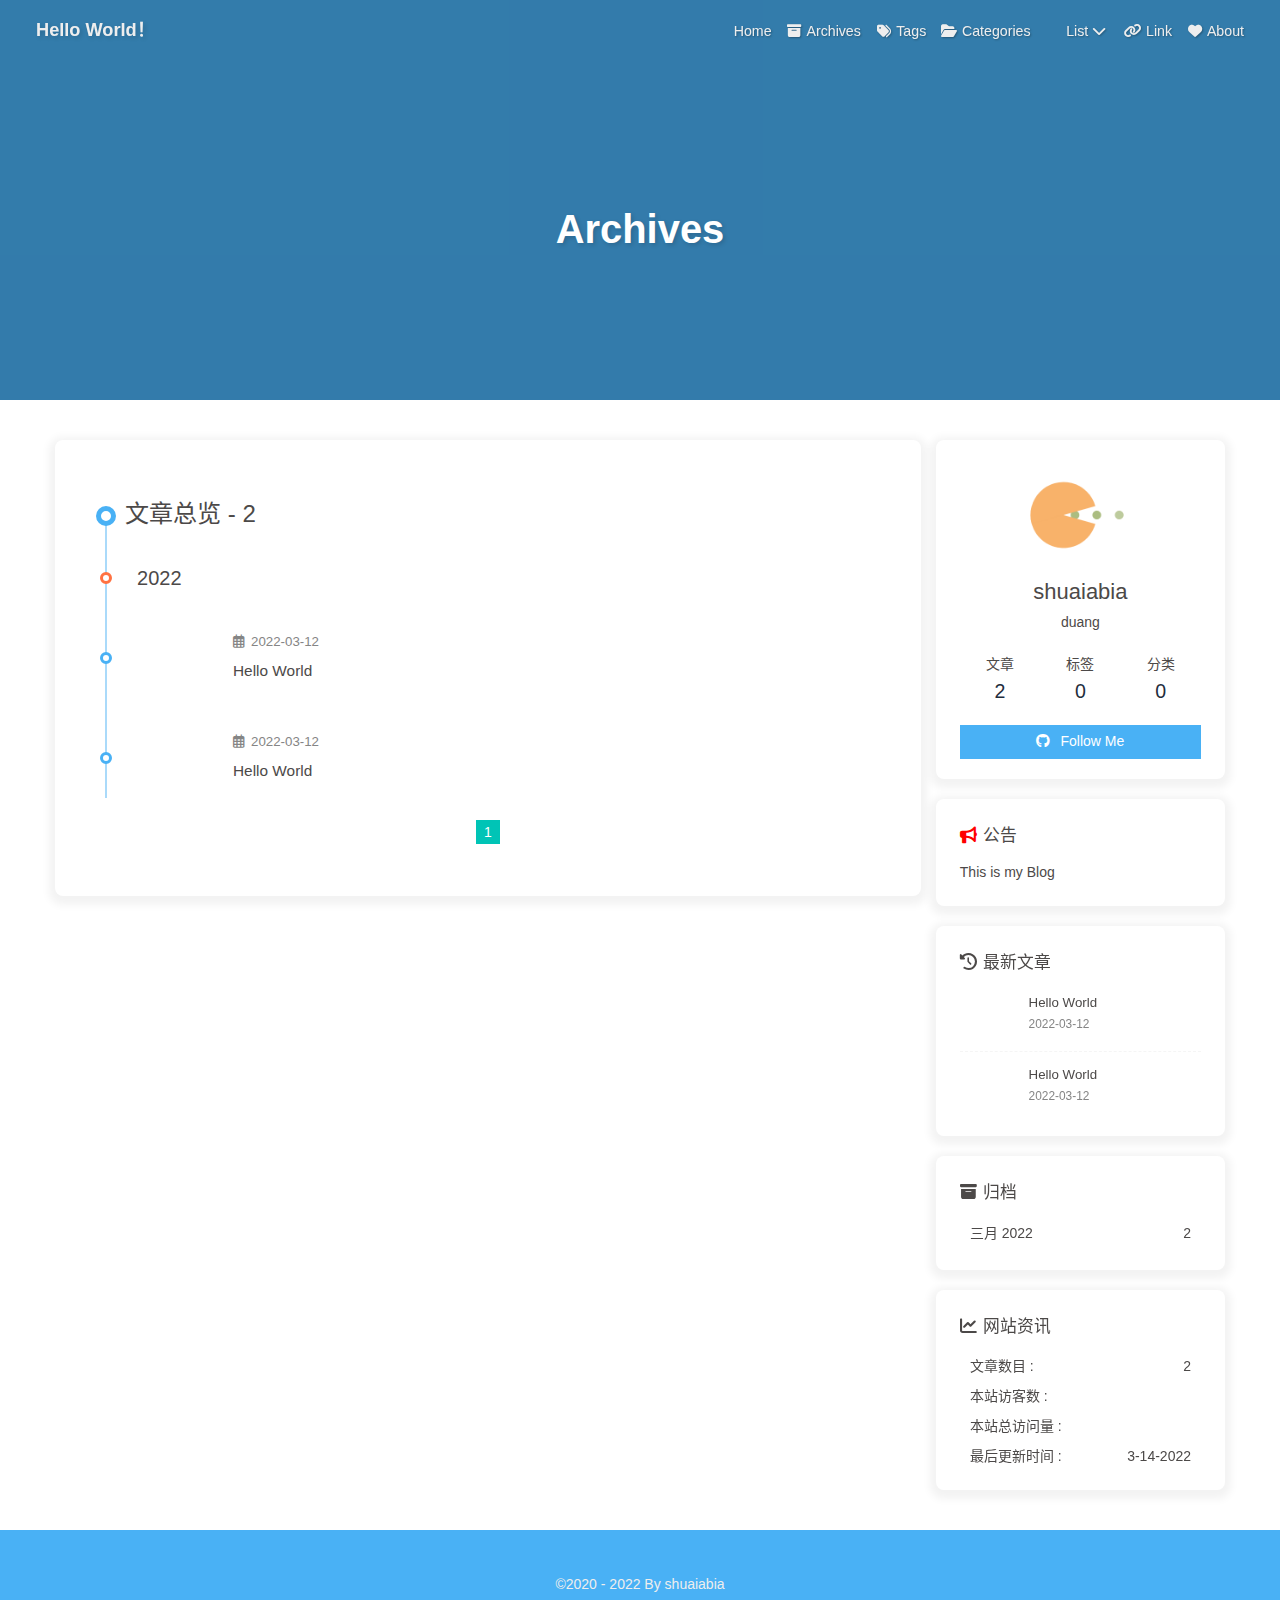
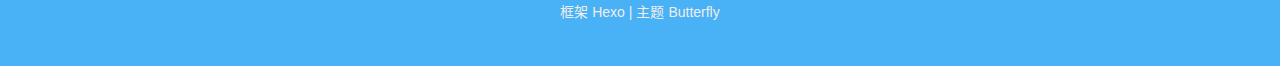
==== archives/index.html @ 334f8525 "Site updated: 2022-03-14 22:38:22" ====
<!DOCTYPE html><html lang="zh-CN" data-theme="light"><head><meta charset="UTF-8"><meta http-equiv="X-UA-Compatible" content="IE=edge"><meta name="viewport" content="width=device-width, initial-scale=1.0, maximum-scale=1.0, user-scalable=no"><title>Archives | Hello World！</title><meta name="keywords" content="dadada"><meta name="author" content="shuaiabia,2313064195@qq.com"><meta name="copyright" content="shuaiabia"><meta name="format-detection" content="telephone=no"><meta name="theme-color" content="#ffffff"><meta name="description" content="duang">
<meta property="og:type" content="website">
<meta property="og:title" content="Hello World！">
<meta property="og:url" content="http://shuaiabia.github.io/archives/index.html">
<meta property="og:site_name" content="Hello World！">
<meta property="og:description" content="duang">
<meta property="og:locale" content="zh_CN">
<meta property="og:image" content="https://i.loli.net/2021/02/24/5O1day2nriDzjSu.png">
<meta property="article:author" content="shuaiabia">
<meta property="article:tag" content="dadada">
<meta name="twitter:card" content="summary">
<meta name="twitter:image" content="https://i.loli.net/2021/02/24/5O1day2nriDzjSu.png"><link rel="shortcut icon" href="/img/favicon.png"><link rel="canonical" href="http://shuaiabia.github.io/archives/"><link rel="preconnect" href="//cdn.jsdelivr.net"/><link rel="preconnect" href="//busuanzi.ibruce.info"/><link rel="stylesheet" href="/css/index.css"><link rel="stylesheet" href="https://cdn.jsdelivr.net/npm/@fortawesome/fontawesome-free@6/css/all.min.css" media="print" onload="this.media='all'"><link rel="stylesheet" href="https://cdn.jsdelivr.net/npm/@fancyapps/ui/dist/fancybox.css" media="print" onload="this.media='all'"><script>const GLOBAL_CONFIG = { 
  root: '/',
  algolia: undefined,
  localSearch: undefined,
  translate: undefined,
  noticeOutdate: undefined,
  highlight: {"plugin":"highlighjs","highlightCopy":true,"highlightLang":true,"highlightHeightLimit":false},
  copy: {
    success: '复制成功',
    error: '复制错误',
    noSupport: '浏览器不支持'
  },
  relativeDate: {
    homepage: false,
    post: false
  },
  runtime: '',
  date_suffix: {
    just: '刚刚',
    min: '分钟前',
    hour: '小时前',
    day: '天前',
    month: '个月前'
  },
  copyright: undefined,
  lightbox: 'fancybox',
  Snackbar: undefined,
  source: {
    justifiedGallery: {
      js: 'https://cdn.jsdelivr.net/npm/flickr-justified-gallery@2/dist/fjGallery.min.js',
      css: 'https://cdn.jsdelivr.net/npm/flickr-justified-gallery@2/dist/fjGallery.min.css'
    }
  },
  isPhotoFigcaption: false,
  islazyload: false,
  isAnchor: false
}</script><script id="config-diff">var GLOBAL_CONFIG_SITE = {
  title: 'Archives',
  isPost: false,
  isHome: false,
  isHighlightShrink: false,
  isToc: false,
  postUpdate: '2022-03-14 22:38:16'
}</script><noscript><style type="text/css">
  #nav {
    opacity: 1
  }
  .justified-gallery img {
    opacity: 1
  }

  #recent-posts time,
  #post-meta time {
    display: inline !important
  }
</style></noscript><script>(win=>{
    win.saveToLocal = {
      set: function setWithExpiry(key, value, ttl) {
        if (ttl === 0) return
        const now = new Date()
        const expiryDay = ttl * 86400000
        const item = {
          value: value,
          expiry: now.getTime() + expiryDay,
        }
        localStorage.setItem(key, JSON.stringify(item))
      },

      get: function getWithExpiry(key) {
        const itemStr = localStorage.getItem(key)

        if (!itemStr) {
          return undefined
        }
        const item = JSON.parse(itemStr)
        const now = new Date()

        if (now.getTime() > item.expiry) {
          localStorage.removeItem(key)
          return undefined
        }
        return item.value
      }
    }
  
    win.getScript = url => new Promise((resolve, reject) => {
      const script = document.createElement('script')
      script.src = url
      script.async = true
      script.onerror = reject
      script.onload = script.onreadystatechange = function() {
        const loadState = this.readyState
        if (loadState && loadState !== 'loaded' && loadState !== 'complete') return
        script.onload = script.onreadystatechange = null
        resolve()
      }
      document.head.appendChild(script)
    })
  
      win.activateDarkMode = function () {
        document.documentElement.setAttribute('data-theme', 'dark')
        if (document.querySelector('meta[name="theme-color"]') !== null) {
          document.querySelector('meta[name="theme-color"]').setAttribute('content', '#0d0d0d')
        }
      }
      win.activateLightMode = function () {
        document.documentElement.setAttribute('data-theme', 'light')
        if (document.querySelector('meta[name="theme-color"]') !== null) {
          document.querySelector('meta[name="theme-color"]').setAttribute('content', '#ffffff')
        }
      }
      const t = saveToLocal.get('theme')
    
          if (t === 'dark') activateDarkMode()
          else if (t === 'light') activateLightMode()
        
      const asideStatus = saveToLocal.get('aside-status')
      if (asideStatus !== undefined) {
        if (asideStatus === 'hide') {
          document.documentElement.classList.add('hide-aside')
        } else {
          document.documentElement.classList.remove('hide-aside')
        }
      }
    
    const detectApple = () => {
      if(/iPad|iPhone|iPod|Macintosh/.test(navigator.userAgent)){
        document.documentElement.classList.add('apple')
      }
    }
    detectApple()
    })(window)</script><meta name="generator" content="Hexo 6.1.0"></head><body><div id="sidebar"><div id="menu-mask"></div><div id="sidebar-menus"><div class="avatar-img is-center"><img src="https://i.loli.net/2021/02/24/5O1day2nriDzjSu.png" onerror="onerror=null;src='/img/friend_404.gif'" alt="avatar"/></div><div class="sidebar-site-data site-data is-center"><a href="/archives/"><div class="headline">文章</div><div class="length-num">2</div></a><a href="/tags/"><div class="headline">标签</div><div class="length-num">0</div></a><a href="/categories/"><div class="headline">分类</div><div class="length-num">0</div></a></div><hr/><div class="menus_items"><div class="menus_item"><a class="site-page" href="/"><i class="fa-fw fas fa-首页"></i><span> Home</span></a></div><div class="menus_item"><a class="site-page" href="/archives/"><i class="fa-fw fas fa-archive"></i><span> Archives</span></a></div><div class="menus_item"><a class="site-page" href="/tags/"><i class="fa-fw fas fa-tags"></i><span> Tags</span></a></div><div class="menus_item"><a class="site-page" href="/categories/"><i class="fa-fw fas fa-folder-open"></i><span> Categories</span></a></div><div class="menus_item"><a class="site-page group" href="javascript:void(0);"><i class="fa-fw fas fa-娱乐"></i><span> List</span><i class="fas fa-chevron-down"></i></a><ul class="menus_item_child"><li><a class="site-page child" href="/music/"><i class="fa-fw fas fa-音乐"></i><span> Music</span></a></li><li><a class="site-page child" href="/movies/"><i class="fa-fw fas fa-视频"></i><span> Movie</span></a></li></ul></div><div class="menus_item"><a class="site-page" href="/link/"><i class="fa-fw fas fa-link"></i><span> Link</span></a></div><div class="menus_item"><a class="site-page" href="/about/"><i class="fa-fw fas fa-heart"></i><span> About</span></a></div></div></div></div><div class="page" id="body-wrap"><header class="not-home-page" id="page-header"><nav id="nav"><span id="blog_name"><a id="site-name" href="/">Hello World！</a></span><div id="menus"><div class="menus_items"><div class="menus_item"><a class="site-page" href="/"><i class="fa-fw fas fa-首页"></i><span> Home</span></a></div><div class="menus_item"><a class="site-page" href="/archives/"><i class="fa-fw fas fa-archive"></i><span> Archives</span></a></div><div class="menus_item"><a class="site-page" href="/tags/"><i class="fa-fw fas fa-tags"></i><span> Tags</span></a></div><div class="menus_item"><a class="site-page" href="/categories/"><i class="fa-fw fas fa-folder-open"></i><span> Categories</span></a></div><div class="menus_item"><a class="site-page group" href="javascript:void(0);"><i class="fa-fw fas fa-娱乐"></i><span> List</span><i class="fas fa-chevron-down"></i></a><ul class="menus_item_child"><li><a class="site-page child" href="/music/"><i class="fa-fw fas fa-音乐"></i><span> Music</span></a></li><li><a class="site-page child" href="/movies/"><i class="fa-fw fas fa-视频"></i><span> Movie</span></a></li></ul></div><div class="menus_item"><a class="site-page" href="/link/"><i class="fa-fw fas fa-link"></i><span> Link</span></a></div><div class="menus_item"><a class="site-page" href="/about/"><i class="fa-fw fas fa-heart"></i><span> About</span></a></div></div><div id="toggle-menu"><a class="site-page"><i class="fas fa-bars fa-fw"></i></a></div></div></nav><div id="page-site-info"><h1 id="site-title">Archives</h1></div></header><main class="layout" id="content-inner"><div id="archive"><div class="article-sort-title">文章总览 - 2</div><div class="article-sort"><div class="article-sort-item year">2022</div><div class="article-sort-item"><a class="article-sort-item-img" href="/2022/03/12/1/" title="Hello World"><img src="[data-uri]" alt="Hello World" onerror="this.onerror=null;this.src='/img/404.jpg'"></a><div class="article-sort-item-info"><div class="article-sort-item-time"><i class="far fa-calendar-alt"></i><time class="post-meta-date-created" datetime="2022-03-12T09:33:00.502Z" title="发表于 2022-03-12 17:33:00">2022-03-12</time></div><a class="article-sort-item-title" href="/2022/03/12/1/" title="Hello World">Hello World</a></div></div><div class="article-sort-item"><a class="article-sort-item-img" href="/2022/03/12/hello-world/" title="Hello World"><img src="[data-uri]" alt="Hello World" onerror="this.onerror=null;this.src='/img/404.jpg'"></a><div class="article-sort-item-info"><div class="article-sort-item-time"><i class="far fa-calendar-alt"></i><time class="post-meta-date-created" datetime="2022-03-12T06:40:55.721Z" title="发表于 2022-03-12 14:40:55">2022-03-12</time></div><a class="article-sort-item-title" href="/2022/03/12/hello-world/" title="Hello World">Hello World</a></div></div></div><nav id="pagination"><div class="pagination"><span class="page-number current">1</span></div></nav></div><div class="aside-content" id="aside-content"><div class="card-widget card-info"><div class="is-center"><div class="avatar-img"><img src="https://i.loli.net/2021/02/24/5O1day2nriDzjSu.png" onerror="this.onerror=null;this.src='/img/friend_404.gif'" alt="avatar"/></div><div class="author-info__name">shuaiabia</div><div class="author-info__description">duang</div></div><div class="card-info-data site-data is-center"><a href="/archives/"><div class="headline">文章</div><div class="length-num">2</div></a><a href="/tags/"><div class="headline">标签</div><div class="length-num">0</div></a><a href="/categories/"><div class="headline">分类</div><div class="length-num">0</div></a></div><a id="card-info-btn" target="_blank" rel="noopener" href="https://github.com/xxxxxx"><i class="fab fa-github"></i><span>Follow Me</span></a></div><div class="card-widget card-announcement"><div class="item-headline"><i class="fas fa-bullhorn fa-shake"></i><span>公告</span></div><div class="announcement_content">This is my Blog</div></div><div class="sticky_layout"><div class="card-widget card-recent-post"><div class="item-headline"><i class="fas fa-history"></i><span>最新文章</span></div><div class="aside-list"><div class="aside-list-item"><a class="thumbnail" href="/2022/03/12/1/" title="Hello World"><img src="[data-uri]" onerror="this.onerror=null;this.src='/img/404.jpg'" alt="Hello World"/></a><div class="content"><a class="title" href="/2022/03/12/1/" title="Hello World">Hello World</a><time datetime="2022-03-12T09:33:00.502Z" title="发表于 2022-03-12 17:33:00">2022-03-12</time></div></div><div class="aside-list-item"><a class="thumbnail" href="/2022/03/12/hello-world/" title="Hello World"><img src="[data-uri]" onerror="this.onerror=null;this.src='/img/404.jpg'" alt="Hello World"/></a><div class="content"><a class="title" href="/2022/03/12/hello-world/" title="Hello World">Hello World</a><time datetime="2022-03-12T06:40:55.721Z" title="发表于 2022-03-12 14:40:55">2022-03-12</time></div></div></div></div><div class="card-widget card-archives"><div class="item-headline"><i class="fas fa-archive"></i><span>归档</span></div><ul class="card-archive-list"><li class="card-archive-list-item"><a class="card-archive-list-link" href="/archives/2022/03/"><span class="card-archive-list-date">三月 2022</span><span class="card-archive-list-count">2</span></a></li></ul></div><div class="card-widget card-webinfo"><div class="item-headline"><i class="fas fa-chart-line"></i><span>网站资讯</span></div><div class="webinfo"><div class="webinfo-item"><div class="item-name">文章数目 :</div><div class="item-count">2</div></div><div class="webinfo-item"><div class="item-name">本站访客数 :</div><div class="item-count" id="busuanzi_value_site_uv"></div></div><div class="webinfo-item"><div class="item-name">本站总访问量 :</div><div class="item-count" id="busuanzi_value_site_pv"></div></div><div class="webinfo-item"><div class="item-name">最后更新时间 :</div><div class="item-count" id="last-push-date" data-lastPushDate="2022-03-14T14:38:16.190Z"></div></div></div></div></div></div></main><footer id="footer"><div id="footer-wrap"><div class="copyright">&copy;2020 - 2022 By shuaiabia</div><div class="framework-info"><span>框架 </span><a target="_blank" rel="noopener" href="https://hexo.io">Hexo</a><span class="footer-separator">|</span><span>主题 </span><a target="_blank" rel="noopener" href="https://github.com/jerryc127/hexo-theme-butterfly">Butterfly</a></div></div></footer></div><div id="rightside"><div id="rightside-config-hide"><button id="darkmode" type="button" title="浅色和深色模式转换"><i class="fas fa-adjust"></i></button><button id="hide-aside-btn" type="button" title="单栏和双栏切换"><i class="fas fa-arrows-alt-h"></i></button></div><div id="rightside-config-show"><button id="rightside_config" type="button" title="设置"><i class="fas fa-cog fa-spin"></i></button><button id="go-up" type="button" title="回到顶部"><i class="fas fa-arrow-up"></i></button></div></div><div><script src="/js/utils.js"></script><script src="/js/main.js"></script><script src="https://cdn.jsdelivr.net/npm/@fancyapps/ui/dist/fancybox.umd.js"></script><div class="js-pjax"></div><script async data-pjax src="//busuanzi.ibruce.info/busuanzi/2.3/busuanzi.pure.mini.js"></script></div></body></html>
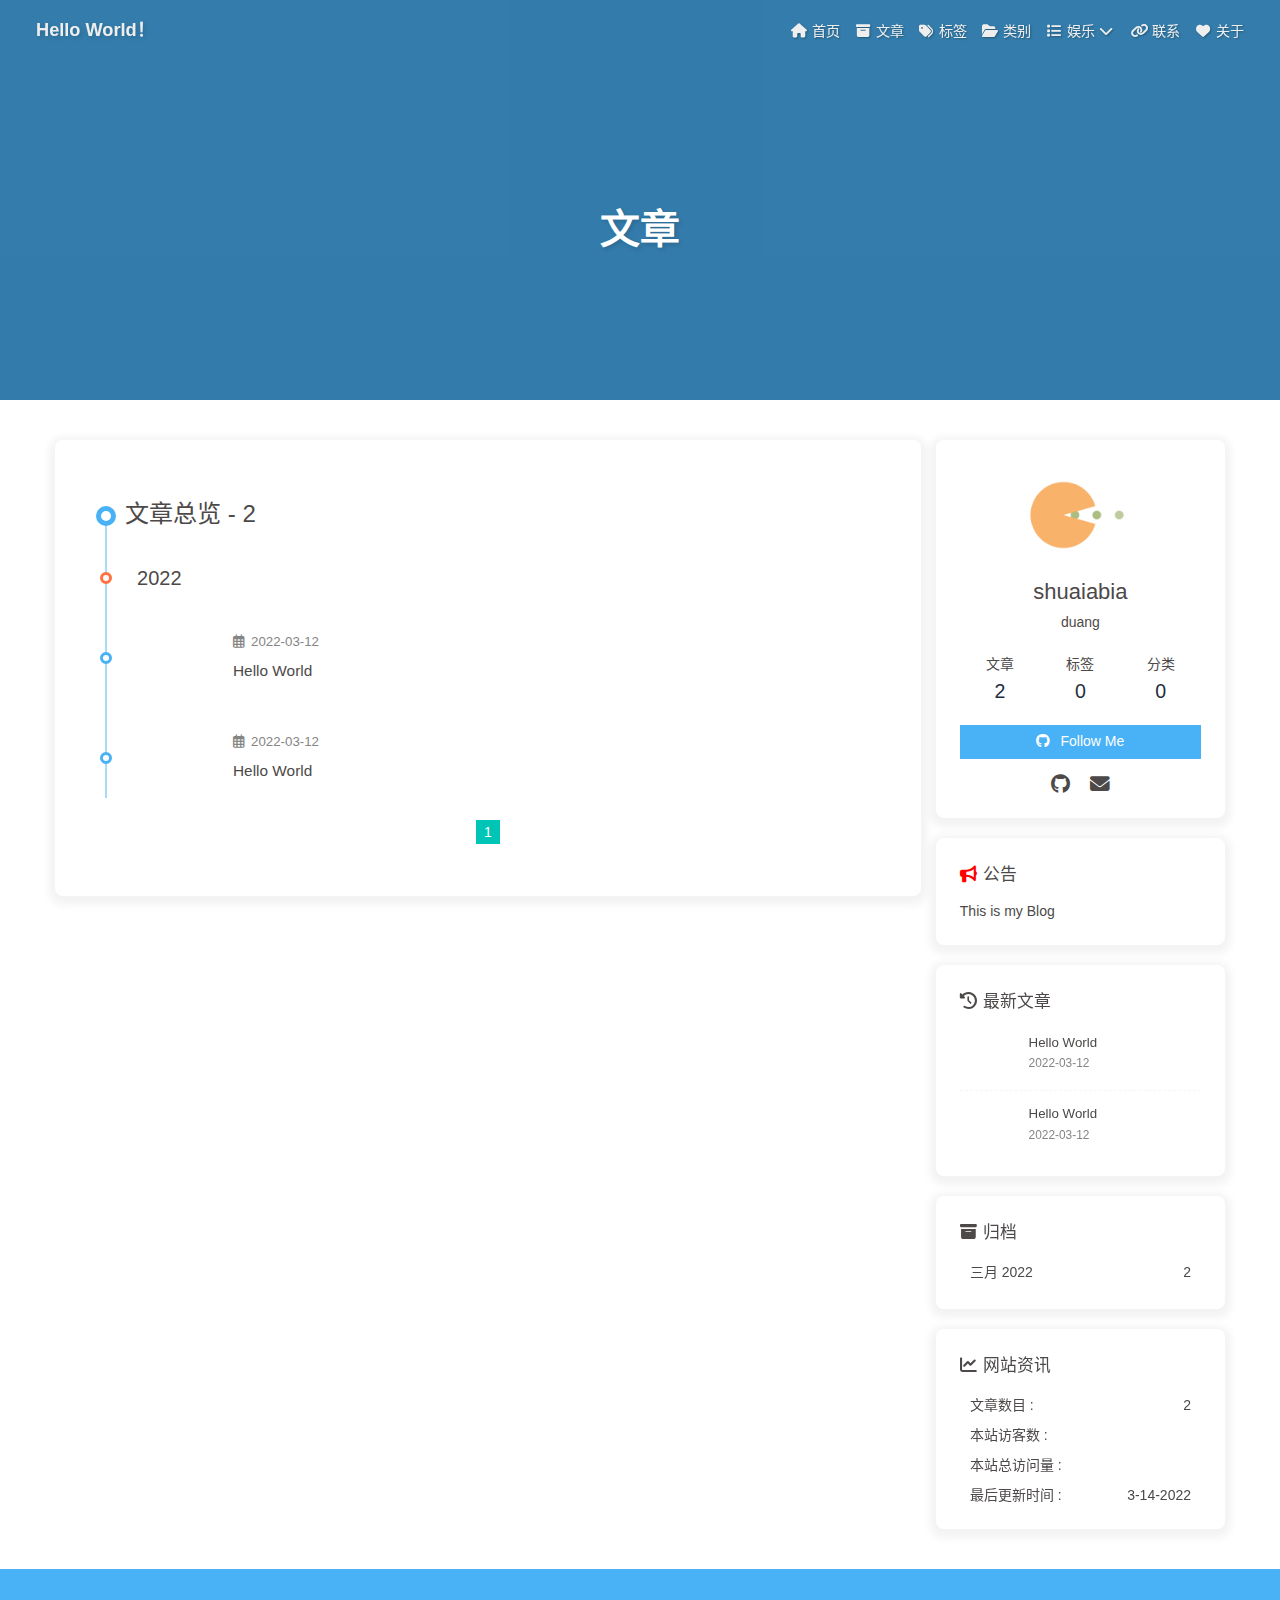
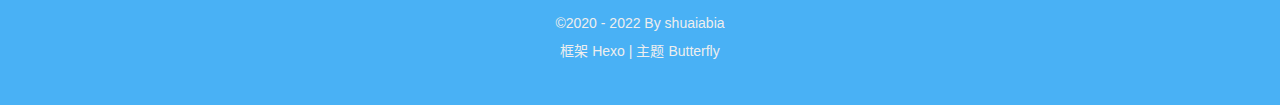
==== commit abb0161c: "Site updated: 2022-03-14 23:18:11" ====
--- a/archives/index.html
+++ b/archives/index.html
@@ -1,15 +1,15 @@
-<!DOCTYPE html><html lang="zh-CN" data-theme="light"><head><meta charset="UTF-8"><meta http-equiv="X-UA-Compatible" content="IE=edge"><meta name="viewport" content="width=device-width, initial-scale=1.0, maximum-scale=1.0, user-scalable=no"><title>Archives | Hello World！</title><meta name="keywords" content="dadada"><meta name="author" content="shuaiabia,2313064195@qq.com"><meta name="copyright" content="shuaiabia"><meta name="format-detection" content="telephone=no"><meta name="theme-color" content="#ffffff"><meta name="description" content="duang">
+<!DOCTYPE html><html lang="zh-CN" data-theme="light"><head><meta charset="UTF-8"><meta http-equiv="X-UA-Compatible" content="IE=edge"><meta name="viewport" content="width=device-width, initial-scale=1.0, maximum-scale=1.0, user-scalable=no"><title>文章 | Hello World！</title><meta name="keywords" content="dadada"><meta name="author" content="shuaiabia,2313064195@qq.com"><meta name="copyright" content="shuaiabia"><meta name="format-detection" content="telephone=no"><meta name="theme-color" content="#ffffff"><meta name="description" content="duang">
 <meta property="og:type" content="website">
 <meta property="og:title" content="Hello World！">
 <meta property="og:url" content="http://shuaiabia.github.io/archives/index.html">
 <meta property="og:site_name" content="Hello World！">
 <meta property="og:description" content="duang">
 <meta property="og:locale" content="zh_CN">
-<meta property="og:image" content="https://i.loli.net/2021/02/24/5O1day2nriDzjSu.png">
+<meta property="og:image" content="http://shuaiabia.github.io//img/%E5%B1%8F%E5%B9%95%E6%88%AA%E5%9B%BE(143).png">
 <meta property="article:author" content="shuaiabia">
 <meta property="article:tag" content="dadada">
 <meta name="twitter:card" content="summary">
-<meta name="twitter:image" content="https://i.loli.net/2021/02/24/5O1day2nriDzjSu.png"><link rel="shortcut icon" href="/img/favicon.png"><link rel="canonical" href="http://shuaiabia.github.io/archives/"><link rel="preconnect" href="//cdn.jsdelivr.net"/><link rel="preconnect" href="//busuanzi.ibruce.info"/><link rel="stylesheet" href="/css/index.css"><link rel="stylesheet" href="https://cdn.jsdelivr.net/npm/@fortawesome/fontawesome-free@6/css/all.min.css" media="print" onload="this.media='all'"><link rel="stylesheet" href="https://cdn.jsdelivr.net/npm/@fancyapps/ui/dist/fancybox.css" media="print" onload="this.media='all'"><script>const GLOBAL_CONFIG = { 
+<meta name="twitter:image" content="http://shuaiabia.github.io//img/%E5%B1%8F%E5%B9%95%E6%88%AA%E5%9B%BE(143).png"><link rel="shortcut icon" href="/img/favicon.png"><link rel="canonical" href="http://shuaiabia.github.io/archives/"><link rel="preconnect" href="//cdn.jsdelivr.net"/><link rel="preconnect" href="//busuanzi.ibruce.info"/><link rel="stylesheet" href="/css/index.css"><link rel="stylesheet" href="https://cdn.jsdelivr.net/npm/@fortawesome/fontawesome-free@6/css/all.min.css" media="print" onload="this.media='all'"><link rel="stylesheet" href="https://cdn.jsdelivr.net/npm/@fancyapps/ui/dist/fancybox.css" media="print" onload="this.media='all'"><script>const GLOBAL_CONFIG = { 
   root: '/',
   algolia: undefined,
   localSearch: undefined,
@@ -46,12 +46,12 @@
   islazyload: false,
   isAnchor: false
 }</script><script id="config-diff">var GLOBAL_CONFIG_SITE = {
-  title: 'Archives',
+  title: '文章',
   isPost: false,
   isHome: false,
   isHighlightShrink: false,
   isToc: false,
-  postUpdate: '2022-03-14 22:38:16'
+  postUpdate: '2022-03-14 23:18:05'
 }</script><noscript><style type="text/css">
   #nav {
     opacity: 1
@@ -140,4 +140,4 @@
       }
     }
     detectApple()
-    })(window)</script><meta name="generator" content="Hexo 6.1.0"></head><body><div id="sidebar"><div id="menu-mask"></div><div id="sidebar-menus"><div class="avatar-img is-center"><img src="https://i.loli.net/2021/02/24/5O1day2nriDzjSu.png" onerror="onerror=null;src='/img/friend_404.gif'" alt="avatar"/></div><div class="sidebar-site-data site-data is-center"><a href="/archives/"><div class="headline">文章</div><div class="length-num">2</div></a><a href="/tags/"><div class="headline">标签</div><div class="length-num">0</div></a><a href="/categories/"><div class="headline">分类</div><div class="length-num">0</div></a></div><hr/><div class="menus_items"><div class="menus_item"><a class="site-page" href="/"><i class="fa-fw fas fa-首页"></i><span> Home</span></a></div><div class="menus_item"><a class="site-page" href="/archives/"><i class="fa-fw fas fa-archive"></i><span> Archives</span></a></div><div class="menus_item"><a class="site-page" href="/tags/"><i class="fa-fw fas fa-tags"></i><span> Tags</span></a></div><div class="menus_item"><a class="site-page" href="/categories/"><i class="fa-fw fas fa-folder-open"></i><span> Categories</span></a></div><div class="menus_item"><a class="site-page group" href="javascript:void(0);"><i class="fa-fw fas fa-娱乐"></i><span> List</span><i class="fas fa-chevron-down"></i></a><ul class="menus_item_child"><li><a class="site-page child" href="/music/"><i class="fa-fw fas fa-音乐"></i><span> Music</span></a></li><li><a class="site-page child" href="/movies/"><i class="fa-fw fas fa-视频"></i><span> Movie</span></a></li></ul></div><div class="menus_item"><a class="site-page" href="/link/"><i class="fa-fw fas fa-link"></i><span> Link</span></a></div><div class="menus_item"><a class="site-page" href="/about/"><i class="fa-fw fas fa-heart"></i><span> About</span></a></div></div></div></div><div class="page" id="body-wrap"><header class="not-home-page" id="page-header"><nav id="nav"><span id="blog_name"><a id="site-name" href="/">Hello World！</a></span><div id="menus"><div class="menus_items"><div class="menus_item"><a class="site-page" href="/"><i class="fa-fw fas fa-首页"></i><span> Home</span></a></div><div class="menus_item"><a class="site-page" href="/archives/"><i class="fa-fw fas fa-archive"></i><span> Archives</span></a></div><div class="menus_item"><a class="site-page" href="/tags/"><i class="fa-fw fas fa-tags"></i><span> Tags</span></a></div><div class="menus_item"><a class="site-page" href="/categories/"><i class="fa-fw fas fa-folder-open"></i><span> Categories</span></a></div><div class="menus_item"><a class="site-page group" href="javascript:void(0);"><i class="fa-fw fas fa-娱乐"></i><span> List</span><i class="fas fa-chevron-down"></i></a><ul class="menus_item_child"><li><a class="site-page child" href="/music/"><i class="fa-fw fas fa-音乐"></i><span> Music</span></a></li><li><a class="site-page child" href="/movies/"><i class="fa-fw fas fa-视频"></i><span> Movie</span></a></li></ul></div><div class="menus_item"><a class="site-page" href="/link/"><i class="fa-fw fas fa-link"></i><span> Link</span></a></div><div class="menus_item"><a class="site-page" href="/about/"><i class="fa-fw fas fa-heart"></i><span> About</span></a></div></div><div id="toggle-menu"><a class="site-page"><i class="fas fa-bars fa-fw"></i></a></div></div></nav><div id="page-site-info"><h1 id="site-title">Archives</h1></div></header><main class="layout" id="content-inner"><div id="archive"><div class="article-sort-title">文章总览 - 2</div><div class="article-sort"><div class="article-sort-item year">2022</div><div class="article-sort-item"><a class="article-sort-item-img" href="/2022/03/12/1/" title="Hello World"><img src="[data-uri]" alt="Hello World" onerror="this.onerror=null;this.src='/img/404.jpg'"></a><div class="article-sort-item-info"><div class="article-sort-item-time"><i class="far fa-calendar-alt"></i><time class="post-meta-date-created" datetime="2022-03-12T09:33:00.502Z" title="发表于 2022-03-12 17:33:00">2022-03-12</time></div><a class="article-sort-item-title" href="/2022/03/12/1/" title="Hello World">Hello World</a></div></div><div class="article-sort-item"><a class="article-sort-item-img" href="/2022/03/12/hello-world/" title="Hello World"><img src="[data-uri]" alt="Hello World" onerror="this.onerror=null;this.src='/img/404.jpg'"></a><div class="article-sort-item-info"><div class="article-sort-item-time"><i class="far fa-calendar-alt"></i><time class="post-meta-date-created" datetime="2022-03-12T06:40:55.721Z" title="发表于 2022-03-12 14:40:55">2022-03-12</time></div><a class="article-sort-item-title" href="/2022/03/12/hello-world/" title="Hello World">Hello World</a></div></div></div><nav id="pagination"><div class="pagination"><span class="page-number current">1</span></div></nav></div><div class="aside-content" id="aside-content"><div class="card-widget card-info"><div class="is-center"><div class="avatar-img"><img src="https://i.loli.net/2021/02/24/5O1day2nriDzjSu.png" onerror="this.onerror=null;this.src='/img/friend_404.gif'" alt="avatar"/></div><div class="author-info__name">shuaiabia</div><div class="author-info__description">duang</div></div><div class="card-info-data site-data is-center"><a href="/archives/"><div class="headline">文章</div><div class="length-num">2</div></a><a href="/tags/"><div class="headline">标签</div><div class="length-num">0</div></a><a href="/categories/"><div class="headline">分类</div><div class="length-num">0</div></a></div><a id="card-info-btn" target="_blank" rel="noopener" href="https://github.com/xxxxxx"><i class="fab fa-github"></i><span>Follow Me</span></a></div><div class="card-widget card-announcement"><div class="item-headline"><i class="fas fa-bullhorn fa-shake"></i><span>公告</span></div><div class="announcement_content">This is my Blog</div></div><div class="sticky_layout"><div class="card-widget card-recent-post"><div class="item-headline"><i class="fas fa-history"></i><span>最新文章</span></div><div class="aside-list"><div class="aside-list-item"><a class="thumbnail" href="/2022/03/12/1/" title="Hello World"><img src="[data-uri]" onerror="this.onerror=null;this.src='/img/404.jpg'" alt="Hello World"/></a><div class="content"><a class="title" href="/2022/03/12/1/" title="Hello World">Hello World</a><time datetime="2022-03-12T09:33:00.502Z" title="发表于 2022-03-12 17:33:00">2022-03-12</time></div></div><div class="aside-list-item"><a class="thumbnail" href="/2022/03/12/hello-world/" title="Hello World"><img src="[data-uri]" onerror="this.onerror=null;this.src='/img/404.jpg'" alt="Hello World"/></a><div class="content"><a class="title" href="/2022/03/12/hello-world/" title="Hello World">Hello World</a><time datetime="2022-03-12T06:40:55.721Z" title="发表于 2022-03-12 14:40:55">2022-03-12</time></div></div></div></div><div class="card-widget card-archives"><div class="item-headline"><i class="fas fa-archive"></i><span>归档</span></div><ul class="card-archive-list"><li class="card-archive-list-item"><a class="card-archive-list-link" href="/archives/2022/03/"><span class="card-archive-list-date">三月 2022</span><span class="card-archive-list-count">2</span></a></li></ul></div><div class="card-widget card-webinfo"><div class="item-headline"><i class="fas fa-chart-line"></i><span>网站资讯</span></div><div class="webinfo"><div class="webinfo-item"><div class="item-name">文章数目 :</div><div class="item-count">2</div></div><div class="webinfo-item"><div class="item-name">本站访客数 :</div><div class="item-count" id="busuanzi_value_site_uv"></div></div><div class="webinfo-item"><div class="item-name">本站总访问量 :</div><div class="item-count" id="busuanzi_value_site_pv"></div></div><div class="webinfo-item"><div class="item-name">最后更新时间 :</div><div class="item-count" id="last-push-date" data-lastPushDate="2022-03-14T14:38:16.190Z"></div></div></div></div></div></div></main><footer id="footer"><div id="footer-wrap"><div class="copyright">&copy;2020 - 2022 By shuaiabia</div><div class="framework-info"><span>框架 </span><a target="_blank" rel="noopener" href="https://hexo.io">Hexo</a><span class="footer-separator">|</span><span>主题 </span><a target="_blank" rel="noopener" href="https://github.com/jerryc127/hexo-theme-butterfly">Butterfly</a></div></div></footer></div><div id="rightside"><div id="rightside-config-hide"><button id="darkmode" type="button" title="浅色和深色模式转换"><i class="fas fa-adjust"></i></button><button id="hide-aside-btn" type="button" title="单栏和双栏切换"><i class="fas fa-arrows-alt-h"></i></button></div><div id="rightside-config-show"><button id="rightside_config" type="button" title="设置"><i class="fas fa-cog fa-spin"></i></button><button id="go-up" type="button" title="回到顶部"><i class="fas fa-arrow-up"></i></button></div></div><div><script src="/js/utils.js"></script><script src="/js/main.js"></script><script src="https://cdn.jsdelivr.net/npm/@fancyapps/ui/dist/fancybox.umd.js"></script><div class="js-pjax"></div><script async data-pjax src="//busuanzi.ibruce.info/busuanzi/2.3/busuanzi.pure.mini.js"></script></div></body></html>+    })(window)</script><meta name="generator" content="Hexo 6.1.0"></head><body><div id="sidebar"><div id="menu-mask"></div><div id="sidebar-menus"><div class="avatar-img is-center"><img src="/%5Cimg%5C%E5%B1%8F%E5%B9%95%E6%88%AA%E5%9B%BE(143).png" onerror="onerror=null;src='/img/friend_404.gif'" alt="avatar"/></div><div class="sidebar-site-data site-data is-center"><a href="/archives/"><div class="headline">文章</div><div class="length-num">2</div></a><a href="/tags/"><div class="headline">标签</div><div class="length-num">0</div></a><a href="/categories/"><div class="headline">分类</div><div class="length-num">0</div></a></div><hr/><div class="menus_items"><div class="menus_item"><a class="site-page" href="/"><i class="fa-fw fas fa-home"></i><span> 首页</span></a></div><div class="menus_item"><a class="site-page" href="/archives/"><i class="fa-fw fas fa-archive"></i><span> 文章</span></a></div><div class="menus_item"><a class="site-page" href="/tags/"><i class="fa-fw fas fa-tags"></i><span> 标签</span></a></div><div class="menus_item"><a class="site-page" href="/categories/"><i class="fa-fw fas fa-folder-open"></i><span> 类别</span></a></div><div class="menus_item"><a class="site-page group" href="javascript:void(0);"><i class="fa-fw fas fa-list"></i><span> 娱乐</span><i class="fas fa-chevron-down"></i></a><ul class="menus_item_child"><li><a class="site-page child" href="/music/"><i class="fa-fw fas fa-music"></i><span> 音乐</span></a></li><li><a class="site-page child" href="/movies/"><i class="fa-fw fas fa-video"></i><span> 电影</span></a></li></ul></div><div class="menus_item"><a class="site-page" href="/link/"><i class="fa-fw fas fa-link"></i><span> 联系</span></a></div><div class="menus_item"><a class="site-page" href="/about/"><i class="fa-fw fas fa-heart"></i><span> 关于</span></a></div></div></div></div><div class="page" id="body-wrap"><header class="not-home-page" id="page-header"><nav id="nav"><span id="blog_name"><a id="site-name" href="/">Hello World！</a></span><div id="menus"><div class="menus_items"><div class="menus_item"><a class="site-page" href="/"><i class="fa-fw fas fa-home"></i><span> 首页</span></a></div><div class="menus_item"><a class="site-page" href="/archives/"><i class="fa-fw fas fa-archive"></i><span> 文章</span></a></div><div class="menus_item"><a class="site-page" href="/tags/"><i class="fa-fw fas fa-tags"></i><span> 标签</span></a></div><div class="menus_item"><a class="site-page" href="/categories/"><i class="fa-fw fas fa-folder-open"></i><span> 类别</span></a></div><div class="menus_item"><a class="site-page group" href="javascript:void(0);"><i class="fa-fw fas fa-list"></i><span> 娱乐</span><i class="fas fa-chevron-down"></i></a><ul class="menus_item_child"><li><a class="site-page child" href="/music/"><i class="fa-fw fas fa-music"></i><span> 音乐</span></a></li><li><a class="site-page child" href="/movies/"><i class="fa-fw fas fa-video"></i><span> 电影</span></a></li></ul></div><div class="menus_item"><a class="site-page" href="/link/"><i class="fa-fw fas fa-link"></i><span> 联系</span></a></div><div class="menus_item"><a class="site-page" href="/about/"><i class="fa-fw fas fa-heart"></i><span> 关于</span></a></div></div><div id="toggle-menu"><a class="site-page"><i class="fas fa-bars fa-fw"></i></a></div></div></nav><div id="page-site-info"><h1 id="site-title">文章</h1></div></header><main class="layout" id="content-inner"><div id="archive"><div class="article-sort-title">文章总览 - 2</div><div class="article-sort"><div class="article-sort-item year">2022</div><div class="article-sort-item"><a class="article-sort-item-img" href="/2022/03/12/1/" title="Hello World"><img src="[data-uri]" alt="Hello World" onerror="this.onerror=null;this.src='/img/404.jpg'"></a><div class="article-sort-item-info"><div class="article-sort-item-time"><i class="far fa-calendar-alt"></i><time class="post-meta-date-created" datetime="2022-03-12T09:33:00.502Z" title="发表于 2022-03-12 17:33:00">2022-03-12</time></div><a class="article-sort-item-title" href="/2022/03/12/1/" title="Hello World">Hello World</a></div></div><div class="article-sort-item"><a class="article-sort-item-img" href="/2022/03/12/hello-world/" title="Hello World"><img src="[data-uri]" alt="Hello World" onerror="this.onerror=null;this.src='/img/404.jpg'"></a><div class="article-sort-item-info"><div class="article-sort-item-time"><i class="far fa-calendar-alt"></i><time class="post-meta-date-created" datetime="2022-03-12T06:40:55.721Z" title="发表于 2022-03-12 14:40:55">2022-03-12</time></div><a class="article-sort-item-title" href="/2022/03/12/hello-world/" title="Hello World">Hello World</a></div></div></div><nav id="pagination"><div class="pagination"><span class="page-number current">1</span></div></nav></div><div class="aside-content" id="aside-content"><div class="card-widget card-info"><div class="is-center"><div class="avatar-img"><img src="/%5Cimg%5C%E5%B1%8F%E5%B9%95%E6%88%AA%E5%9B%BE(143).png" onerror="this.onerror=null;this.src='/img/friend_404.gif'" alt="avatar"/></div><div class="author-info__name">shuaiabia</div><div class="author-info__description">duang</div></div><div class="card-info-data site-data is-center"><a href="/archives/"><div class="headline">文章</div><div class="length-num">2</div></a><a href="/tags/"><div class="headline">标签</div><div class="length-num">0</div></a><a href="/categories/"><div class="headline">分类</div><div class="length-num">0</div></a></div><a id="card-info-btn" target="_blank" rel="noopener" href="https://github.com/xxxxxx"><i class="fab fa-github"></i><span>Follow Me</span></a><div class="card-info-social-icons is-center"><a class="social-icon" href="https://github.com/shuaiabia" target="_blank" title="Github"><i class="fab fa-github"></i></a><a class="social-icon" href="mailto:2313064195@qq.com" target="_blank" title="Email"><i class="fas fa-envelope"></i></a></div></div><div class="card-widget card-announcement"><div class="item-headline"><i class="fas fa-bullhorn fa-shake"></i><span>公告</span></div><div class="announcement_content">This is my Blog</div></div><div class="sticky_layout"><div class="card-widget card-recent-post"><div class="item-headline"><i class="fas fa-history"></i><span>最新文章</span></div><div class="aside-list"><div class="aside-list-item"><a class="thumbnail" href="/2022/03/12/1/" title="Hello World"><img src="[data-uri]" onerror="this.onerror=null;this.src='/img/404.jpg'" alt="Hello World"/></a><div class="content"><a class="title" href="/2022/03/12/1/" title="Hello World">Hello World</a><time datetime="2022-03-12T09:33:00.502Z" title="发表于 2022-03-12 17:33:00">2022-03-12</time></div></div><div class="aside-list-item"><a class="thumbnail" href="/2022/03/12/hello-world/" title="Hello World"><img src="[data-uri]" onerror="this.onerror=null;this.src='/img/404.jpg'" alt="Hello World"/></a><div class="content"><a class="title" href="/2022/03/12/hello-world/" title="Hello World">Hello World</a><time datetime="2022-03-12T06:40:55.721Z" title="发表于 2022-03-12 14:40:55">2022-03-12</time></div></div></div></div><div class="card-widget card-archives"><div class="item-headline"><i class="fas fa-archive"></i><span>归档</span></div><ul class="card-archive-list"><li class="card-archive-list-item"><a class="card-archive-list-link" href="/archives/2022/03/"><span class="card-archive-list-date">三月 2022</span><span class="card-archive-list-count">2</span></a></li></ul></div><div class="card-widget card-webinfo"><div class="item-headline"><i class="fas fa-chart-line"></i><span>网站资讯</span></div><div class="webinfo"><div class="webinfo-item"><div class="item-name">文章数目 :</div><div class="item-count">2</div></div><div class="webinfo-item"><div class="item-name">本站访客数 :</div><div class="item-count" id="busuanzi_value_site_uv"></div></div><div class="webinfo-item"><div class="item-name">本站总访问量 :</div><div class="item-count" id="busuanzi_value_site_pv"></div></div><div class="webinfo-item"><div class="item-name">最后更新时间 :</div><div class="item-count" id="last-push-date" data-lastPushDate="2022-03-14T15:18:05.939Z"></div></div></div></div></div></div></main><footer id="footer"><div id="footer-wrap"><div class="copyright">&copy;2020 - 2022 By shuaiabia</div><div class="framework-info"><span>框架 </span><a target="_blank" rel="noopener" href="https://hexo.io">Hexo</a><span class="footer-separator">|</span><span>主题 </span><a target="_blank" rel="noopener" href="https://github.com/jerryc127/hexo-theme-butterfly">Butterfly</a></div></div></footer></div><div id="rightside"><div id="rightside-config-hide"><button id="darkmode" type="button" title="浅色和深色模式转换"><i class="fas fa-adjust"></i></button><button id="hide-aside-btn" type="button" title="单栏和双栏切换"><i class="fas fa-arrows-alt-h"></i></button></div><div id="rightside-config-show"><button id="rightside_config" type="button" title="设置"><i class="fas fa-cog fa-spin"></i></button><button id="go-up" type="button" title="回到顶部"><i class="fas fa-arrow-up"></i></button></div></div><div><script src="/js/utils.js"></script><script src="/js/main.js"></script><script src="https://cdn.jsdelivr.net/npm/@fancyapps/ui/dist/fancybox.umd.js"></script><div class="js-pjax"></div><script async data-pjax src="//busuanzi.ibruce.info/busuanzi/2.3/busuanzi.pure.mini.js"></script></div></body></html>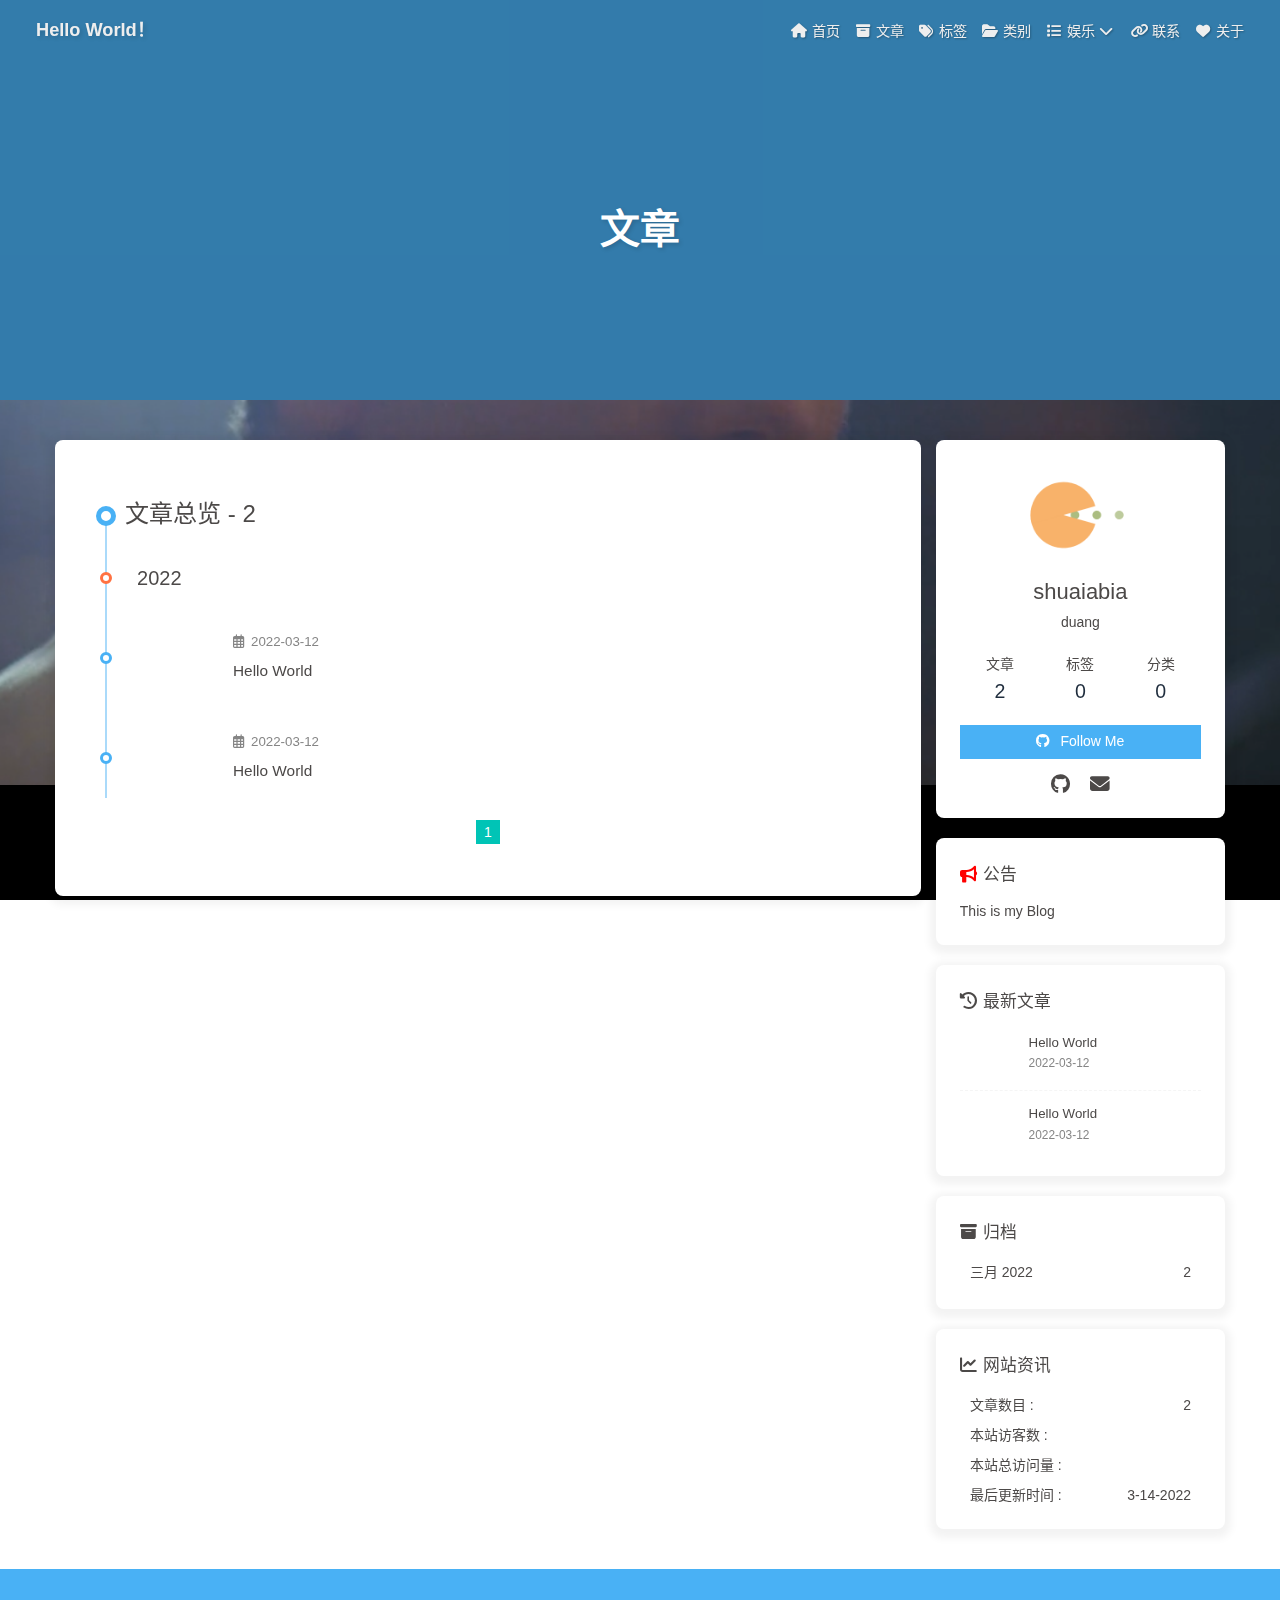
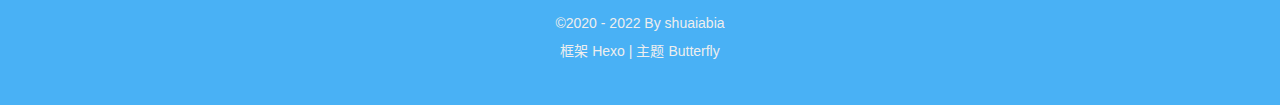
==== commit 90b49391: "Site updated: 2022-03-15 00:09:12" ====
--- a/archives/index.html
+++ b/archives/index.html
@@ -51,7 +51,7 @@
   isHome: false,
   isHighlightShrink: false,
   isToc: false,
-  postUpdate: '2022-03-14 23:18:05'
+  postUpdate: '2022-03-15 00:09:05'
 }</script><noscript><style type="text/css">
   #nav {
     opacity: 1
@@ -140,4 +140,4 @@
       }
     }
     detectApple()
-    })(window)</script><meta name="generator" content="Hexo 6.1.0"></head><body><div id="sidebar"><div id="menu-mask"></div><div id="sidebar-menus"><div class="avatar-img is-center"><img src="/%5Cimg%5C%E5%B1%8F%E5%B9%95%E6%88%AA%E5%9B%BE(143).png" onerror="onerror=null;src='/img/friend_404.gif'" alt="avatar"/></div><div class="sidebar-site-data site-data is-center"><a href="/archives/"><div class="headline">文章</div><div class="length-num">2</div></a><a href="/tags/"><div class="headline">标签</div><div class="length-num">0</div></a><a href="/categories/"><div class="headline">分类</div><div class="length-num">0</div></a></div><hr/><div class="menus_items"><div class="menus_item"><a class="site-page" href="/"><i class="fa-fw fas fa-home"></i><span> 首页</span></a></div><div class="menus_item"><a class="site-page" href="/archives/"><i class="fa-fw fas fa-archive"></i><span> 文章</span></a></div><div class="menus_item"><a class="site-page" href="/tags/"><i class="fa-fw fas fa-tags"></i><span> 标签</span></a></div><div class="menus_item"><a class="site-page" href="/categories/"><i class="fa-fw fas fa-folder-open"></i><span> 类别</span></a></div><div class="menus_item"><a class="site-page group" href="javascript:void(0);"><i class="fa-fw fas fa-list"></i><span> 娱乐</span><i class="fas fa-chevron-down"></i></a><ul class="menus_item_child"><li><a class="site-page child" href="/music/"><i class="fa-fw fas fa-music"></i><span> 音乐</span></a></li><li><a class="site-page child" href="/movies/"><i class="fa-fw fas fa-video"></i><span> 电影</span></a></li></ul></div><div class="menus_item"><a class="site-page" href="/link/"><i class="fa-fw fas fa-link"></i><span> 联系</span></a></div><div class="menus_item"><a class="site-page" href="/about/"><i class="fa-fw fas fa-heart"></i><span> 关于</span></a></div></div></div></div><div class="page" id="body-wrap"><header class="not-home-page" id="page-header"><nav id="nav"><span id="blog_name"><a id="site-name" href="/">Hello World！</a></span><div id="menus"><div class="menus_items"><div class="menus_item"><a class="site-page" href="/"><i class="fa-fw fas fa-home"></i><span> 首页</span></a></div><div class="menus_item"><a class="site-page" href="/archives/"><i class="fa-fw fas fa-archive"></i><span> 文章</span></a></div><div class="menus_item"><a class="site-page" href="/tags/"><i class="fa-fw fas fa-tags"></i><span> 标签</span></a></div><div class="menus_item"><a class="site-page" href="/categories/"><i class="fa-fw fas fa-folder-open"></i><span> 类别</span></a></div><div class="menus_item"><a class="site-page group" href="javascript:void(0);"><i class="fa-fw fas fa-list"></i><span> 娱乐</span><i class="fas fa-chevron-down"></i></a><ul class="menus_item_child"><li><a class="site-page child" href="/music/"><i class="fa-fw fas fa-music"></i><span> 音乐</span></a></li><li><a class="site-page child" href="/movies/"><i class="fa-fw fas fa-video"></i><span> 电影</span></a></li></ul></div><div class="menus_item"><a class="site-page" href="/link/"><i class="fa-fw fas fa-link"></i><span> 联系</span></a></div><div class="menus_item"><a class="site-page" href="/about/"><i class="fa-fw fas fa-heart"></i><span> 关于</span></a></div></div><div id="toggle-menu"><a class="site-page"><i class="fas fa-bars fa-fw"></i></a></div></div></nav><div id="page-site-info"><h1 id="site-title">文章</h1></div></header><main class="layout" id="content-inner"><div id="archive"><div class="article-sort-title">文章总览 - 2</div><div class="article-sort"><div class="article-sort-item year">2022</div><div class="article-sort-item"><a class="article-sort-item-img" href="/2022/03/12/1/" title="Hello World"><img src="[data-uri]" alt="Hello World" onerror="this.onerror=null;this.src='/img/404.jpg'"></a><div class="article-sort-item-info"><div class="article-sort-item-time"><i class="far fa-calendar-alt"></i><time class="post-meta-date-created" datetime="2022-03-12T09:33:00.502Z" title="发表于 2022-03-12 17:33:00">2022-03-12</time></div><a class="article-sort-item-title" href="/2022/03/12/1/" title="Hello World">Hello World</a></div></div><div class="article-sort-item"><a class="article-sort-item-img" href="/2022/03/12/hello-world/" title="Hello World"><img src="[data-uri]" alt="Hello World" onerror="this.onerror=null;this.src='/img/404.jpg'"></a><div class="article-sort-item-info"><div class="article-sort-item-time"><i class="far fa-calendar-alt"></i><time class="post-meta-date-created" datetime="2022-03-12T06:40:55.721Z" title="发表于 2022-03-12 14:40:55">2022-03-12</time></div><a class="article-sort-item-title" href="/2022/03/12/hello-world/" title="Hello World">Hello World</a></div></div></div><nav id="pagination"><div class="pagination"><span class="page-number current">1</span></div></nav></div><div class="aside-content" id="aside-content"><div class="card-widget card-info"><div class="is-center"><div class="avatar-img"><img src="/%5Cimg%5C%E5%B1%8F%E5%B9%95%E6%88%AA%E5%9B%BE(143).png" onerror="this.onerror=null;this.src='/img/friend_404.gif'" alt="avatar"/></div><div class="author-info__name">shuaiabia</div><div class="author-info__description">duang</div></div><div class="card-info-data site-data is-center"><a href="/archives/"><div class="headline">文章</div><div class="length-num">2</div></a><a href="/tags/"><div class="headline">标签</div><div class="length-num">0</div></a><a href="/categories/"><div class="headline">分类</div><div class="length-num">0</div></a></div><a id="card-info-btn" target="_blank" rel="noopener" href="https://github.com/xxxxxx"><i class="fab fa-github"></i><span>Follow Me</span></a><div class="card-info-social-icons is-center"><a class="social-icon" href="https://github.com/shuaiabia" target="_blank" title="Github"><i class="fab fa-github"></i></a><a class="social-icon" href="mailto:2313064195@qq.com" target="_blank" title="Email"><i class="fas fa-envelope"></i></a></div></div><div class="card-widget card-announcement"><div class="item-headline"><i class="fas fa-bullhorn fa-shake"></i><span>公告</span></div><div class="announcement_content">This is my Blog</div></div><div class="sticky_layout"><div class="card-widget card-recent-post"><div class="item-headline"><i class="fas fa-history"></i><span>最新文章</span></div><div class="aside-list"><div class="aside-list-item"><a class="thumbnail" href="/2022/03/12/1/" title="Hello World"><img src="[data-uri]" onerror="this.onerror=null;this.src='/img/404.jpg'" alt="Hello World"/></a><div class="content"><a class="title" href="/2022/03/12/1/" title="Hello World">Hello World</a><time datetime="2022-03-12T09:33:00.502Z" title="发表于 2022-03-12 17:33:00">2022-03-12</time></div></div><div class="aside-list-item"><a class="thumbnail" href="/2022/03/12/hello-world/" title="Hello World"><img src="[data-uri]" onerror="this.onerror=null;this.src='/img/404.jpg'" alt="Hello World"/></a><div class="content"><a class="title" href="/2022/03/12/hello-world/" title="Hello World">Hello World</a><time datetime="2022-03-12T06:40:55.721Z" title="发表于 2022-03-12 14:40:55">2022-03-12</time></div></div></div></div><div class="card-widget card-archives"><div class="item-headline"><i class="fas fa-archive"></i><span>归档</span></div><ul class="card-archive-list"><li class="card-archive-list-item"><a class="card-archive-list-link" href="/archives/2022/03/"><span class="card-archive-list-date">三月 2022</span><span class="card-archive-list-count">2</span></a></li></ul></div><div class="card-widget card-webinfo"><div class="item-headline"><i class="fas fa-chart-line"></i><span>网站资讯</span></div><div class="webinfo"><div class="webinfo-item"><div class="item-name">文章数目 :</div><div class="item-count">2</div></div><div class="webinfo-item"><div class="item-name">本站访客数 :</div><div class="item-count" id="busuanzi_value_site_uv"></div></div><div class="webinfo-item"><div class="item-name">本站总访问量 :</div><div class="item-count" id="busuanzi_value_site_pv"></div></div><div class="webinfo-item"><div class="item-name">最后更新时间 :</div><div class="item-count" id="last-push-date" data-lastPushDate="2022-03-14T15:18:05.939Z"></div></div></div></div></div></div></main><footer id="footer"><div id="footer-wrap"><div class="copyright">&copy;2020 - 2022 By shuaiabia</div><div class="framework-info"><span>框架 </span><a target="_blank" rel="noopener" href="https://hexo.io">Hexo</a><span class="footer-separator">|</span><span>主题 </span><a target="_blank" rel="noopener" href="https://github.com/jerryc127/hexo-theme-butterfly">Butterfly</a></div></div></footer></div><div id="rightside"><div id="rightside-config-hide"><button id="darkmode" type="button" title="浅色和深色模式转换"><i class="fas fa-adjust"></i></button><button id="hide-aside-btn" type="button" title="单栏和双栏切换"><i class="fas fa-arrows-alt-h"></i></button></div><div id="rightside-config-show"><button id="rightside_config" type="button" title="设置"><i class="fas fa-cog fa-spin"></i></button><button id="go-up" type="button" title="回到顶部"><i class="fas fa-arrow-up"></i></button></div></div><div><script src="/js/utils.js"></script><script src="/js/main.js"></script><script src="https://cdn.jsdelivr.net/npm/@fancyapps/ui/dist/fancybox.umd.js"></script><div class="js-pjax"></div><script async data-pjax src="//busuanzi.ibruce.info/busuanzi/2.3/busuanzi.pure.mini.js"></script></div></body></html>+    })(window)</script><meta name="generator" content="Hexo 6.1.0"></head><body><div id="web_bg"></div><div id="sidebar"><div id="menu-mask"></div><div id="sidebar-menus"><div class="avatar-img is-center"><img src="/%5Cimg%5C%E5%B1%8F%E5%B9%95%E6%88%AA%E5%9B%BE(143).png" onerror="onerror=null;src='/img/friend_404.gif'" alt="avatar"/></div><div class="sidebar-site-data site-data is-center"><a href="/archives/"><div class="headline">文章</div><div class="length-num">2</div></a><a href="/tags/"><div class="headline">标签</div><div class="length-num">0</div></a><a href="/categories/"><div class="headline">分类</div><div class="length-num">0</div></a></div><hr/><div class="menus_items"><div class="menus_item"><a class="site-page" href="/"><i class="fa-fw fas fa-home"></i><span> 首页</span></a></div><div class="menus_item"><a class="site-page" href="/archives/"><i class="fa-fw fas fa-archive"></i><span> 文章</span></a></div><div class="menus_item"><a class="site-page" href="/tags/"><i class="fa-fw fas fa-tags"></i><span> 标签</span></a></div><div class="menus_item"><a class="site-page" href="/categories/"><i class="fa-fw fas fa-folder-open"></i><span> 类别</span></a></div><div class="menus_item"><a class="site-page group" href="javascript:void(0);"><i class="fa-fw fas fa-list"></i><span> 娱乐</span><i class="fas fa-chevron-down"></i></a><ul class="menus_item_child"><li><a class="site-page child" href="/music/"><i class="fa-fw fas fa-music"></i><span> 音乐</span></a></li><li><a class="site-page child" href="/movies/"><i class="fa-fw fas fa-video"></i><span> 电影</span></a></li></ul></div><div class="menus_item"><a class="site-page" href="/link/"><i class="fa-fw fas fa-link"></i><span> 联系</span></a></div><div class="menus_item"><a class="site-page" href="/about/"><i class="fa-fw fas fa-heart"></i><span> 关于</span></a></div></div></div></div><div class="page" id="body-wrap"><header class="not-home-page" id="page-header"><nav id="nav"><span id="blog_name"><a id="site-name" href="/">Hello World！</a></span><div id="menus"><div class="menus_items"><div class="menus_item"><a class="site-page" href="/"><i class="fa-fw fas fa-home"></i><span> 首页</span></a></div><div class="menus_item"><a class="site-page" href="/archives/"><i class="fa-fw fas fa-archive"></i><span> 文章</span></a></div><div class="menus_item"><a class="site-page" href="/tags/"><i class="fa-fw fas fa-tags"></i><span> 标签</span></a></div><div class="menus_item"><a class="site-page" href="/categories/"><i class="fa-fw fas fa-folder-open"></i><span> 类别</span></a></div><div class="menus_item"><a class="site-page group" href="javascript:void(0);"><i class="fa-fw fas fa-list"></i><span> 娱乐</span><i class="fas fa-chevron-down"></i></a><ul class="menus_item_child"><li><a class="site-page child" href="/music/"><i class="fa-fw fas fa-music"></i><span> 音乐</span></a></li><li><a class="site-page child" href="/movies/"><i class="fa-fw fas fa-video"></i><span> 电影</span></a></li></ul></div><div class="menus_item"><a class="site-page" href="/link/"><i class="fa-fw fas fa-link"></i><span> 联系</span></a></div><div class="menus_item"><a class="site-page" href="/about/"><i class="fa-fw fas fa-heart"></i><span> 关于</span></a></div></div><div id="toggle-menu"><a class="site-page"><i class="fas fa-bars fa-fw"></i></a></div></div></nav><div id="page-site-info"><h1 id="site-title">文章</h1></div></header><main class="layout" id="content-inner"><div id="archive"><div class="article-sort-title">文章总览 - 2</div><div class="article-sort"><div class="article-sort-item year">2022</div><div class="article-sort-item"><a class="article-sort-item-img" href="/2022/03/12/1/" title="Hello World"><img src="[data-uri]" alt="Hello World" onerror="this.onerror=null;this.src='/img/404.jpg'"></a><div class="article-sort-item-info"><div class="article-sort-item-time"><i class="far fa-calendar-alt"></i><time class="post-meta-date-created" datetime="2022-03-12T09:33:00.502Z" title="发表于 2022-03-12 17:33:00">2022-03-12</time></div><a class="article-sort-item-title" href="/2022/03/12/1/" title="Hello World">Hello World</a></div></div><div class="article-sort-item"><a class="article-sort-item-img" href="/2022/03/12/hello-world/" title="Hello World"><img src="[data-uri]" alt="Hello World" onerror="this.onerror=null;this.src='/img/404.jpg'"></a><div class="article-sort-item-info"><div class="article-sort-item-time"><i class="far fa-calendar-alt"></i><time class="post-meta-date-created" datetime="2022-03-12T06:40:55.721Z" title="发表于 2022-03-12 14:40:55">2022-03-12</time></div><a class="article-sort-item-title" href="/2022/03/12/hello-world/" title="Hello World">Hello World</a></div></div></div><nav id="pagination"><div class="pagination"><span class="page-number current">1</span></div></nav></div><div class="aside-content" id="aside-content"><div class="card-widget card-info"><div class="is-center"><div class="avatar-img"><img src="/%5Cimg%5C%E5%B1%8F%E5%B9%95%E6%88%AA%E5%9B%BE(143).png" onerror="this.onerror=null;this.src='/img/friend_404.gif'" alt="avatar"/></div><div class="author-info__name">shuaiabia</div><div class="author-info__description">duang</div></div><div class="card-info-data site-data is-center"><a href="/archives/"><div class="headline">文章</div><div class="length-num">2</div></a><a href="/tags/"><div class="headline">标签</div><div class="length-num">0</div></a><a href="/categories/"><div class="headline">分类</div><div class="length-num">0</div></a></div><a id="card-info-btn" target="_blank" rel="noopener" href="https://github.com/xxxxxx"><i class="fab fa-github"></i><span>Follow Me</span></a><div class="card-info-social-icons is-center"><a class="social-icon" href="https://github.com/shuaiabia" target="_blank" title="Github"><i class="fab fa-github"></i></a><a class="social-icon" href="mailto:2313064195@qq.com" target="_blank" title="Email"><i class="fas fa-envelope"></i></a></div></div><div class="card-widget card-announcement"><div class="item-headline"><i class="fas fa-bullhorn fa-shake"></i><span>公告</span></div><div class="announcement_content">This is my Blog</div></div><div class="sticky_layout"><div class="card-widget card-recent-post"><div class="item-headline"><i class="fas fa-history"></i><span>最新文章</span></div><div class="aside-list"><div class="aside-list-item"><a class="thumbnail" href="/2022/03/12/1/" title="Hello World"><img src="[data-uri]" onerror="this.onerror=null;this.src='/img/404.jpg'" alt="Hello World"/></a><div class="content"><a class="title" href="/2022/03/12/1/" title="Hello World">Hello World</a><time datetime="2022-03-12T09:33:00.502Z" title="发表于 2022-03-12 17:33:00">2022-03-12</time></div></div><div class="aside-list-item"><a class="thumbnail" href="/2022/03/12/hello-world/" title="Hello World"><img src="[data-uri]" onerror="this.onerror=null;this.src='/img/404.jpg'" alt="Hello World"/></a><div class="content"><a class="title" href="/2022/03/12/hello-world/" title="Hello World">Hello World</a><time datetime="2022-03-12T06:40:55.721Z" title="发表于 2022-03-12 14:40:55">2022-03-12</time></div></div></div></div><div class="card-widget card-archives"><div class="item-headline"><i class="fas fa-archive"></i><span>归档</span></div><ul class="card-archive-list"><li class="card-archive-list-item"><a class="card-archive-list-link" href="/archives/2022/03/"><span class="card-archive-list-date">三月 2022</span><span class="card-archive-list-count">2</span></a></li></ul></div><div class="card-widget card-webinfo"><div class="item-headline"><i class="fas fa-chart-line"></i><span>网站资讯</span></div><div class="webinfo"><div class="webinfo-item"><div class="item-name">文章数目 :</div><div class="item-count">2</div></div><div class="webinfo-item"><div class="item-name">本站访客数 :</div><div class="item-count" id="busuanzi_value_site_uv"></div></div><div class="webinfo-item"><div class="item-name">本站总访问量 :</div><div class="item-count" id="busuanzi_value_site_pv"></div></div><div class="webinfo-item"><div class="item-name">最后更新时间 :</div><div class="item-count" id="last-push-date" data-lastPushDate="2022-03-14T16:09:05.050Z"></div></div></div></div></div></div></main><footer id="footer"><div id="footer-wrap"><div class="copyright">&copy;2020 - 2022 By shuaiabia</div><div class="framework-info"><span>框架 </span><a target="_blank" rel="noopener" href="https://hexo.io">Hexo</a><span class="footer-separator">|</span><span>主题 </span><a target="_blank" rel="noopener" href="https://github.com/jerryc127/hexo-theme-butterfly">Butterfly</a></div></div></footer></div><div id="rightside"><div id="rightside-config-hide"><button id="darkmode" type="button" title="浅色和深色模式转换"><i class="fas fa-adjust"></i></button><button id="hide-aside-btn" type="button" title="单栏和双栏切换"><i class="fas fa-arrows-alt-h"></i></button></div><div id="rightside-config-show"><button id="rightside_config" type="button" title="设置"><i class="fas fa-cog fa-spin"></i></button><button id="go-up" type="button" title="回到顶部"><i class="fas fa-arrow-up"></i></button></div></div><div><script src="/js/utils.js"></script><script src="/js/main.js"></script><script src="https://cdn.jsdelivr.net/npm/@fancyapps/ui/dist/fancybox.umd.js"></script><div class="js-pjax"></div><script async data-pjax src="//busuanzi.ibruce.info/busuanzi/2.3/busuanzi.pure.mini.js"></script></div></body></html>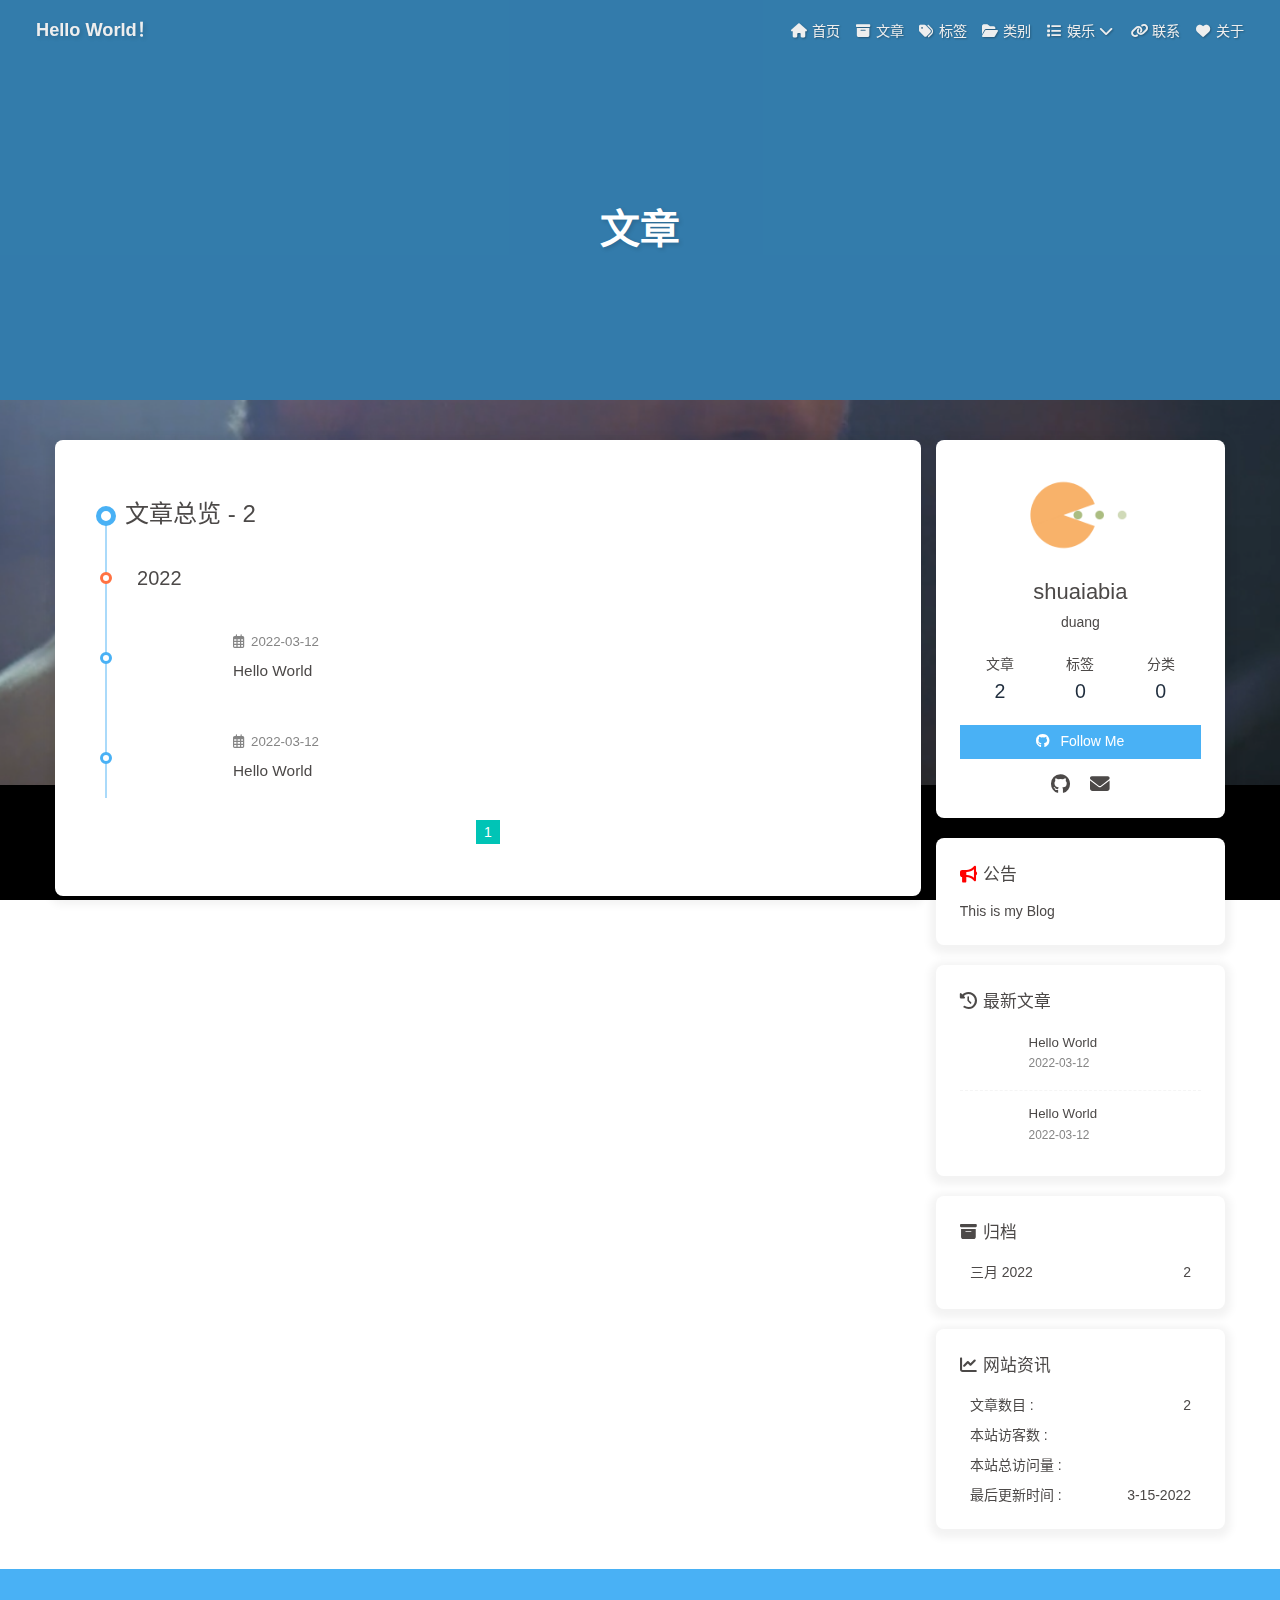
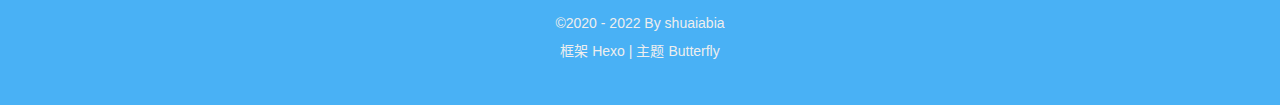
==== commit 40e742f6: "Site updated: 2022-03-15 14:53:50" ====
--- a/archives/index.html
+++ b/archives/index.html
@@ -51,7 +51,7 @@
   isHome: false,
   isHighlightShrink: false,
   isToc: false,
-  postUpdate: '2022-03-15 00:09:05'
+  postUpdate: '2022-03-15 14:53:50'
 }</script><noscript><style type="text/css">
   #nav {
     opacity: 1
@@ -140,4 +140,4 @@
       }
     }
     detectApple()
-    })(window)</script><meta name="generator" content="Hexo 6.1.0"></head><body><div id="web_bg"></div><div id="sidebar"><div id="menu-mask"></div><div id="sidebar-menus"><div class="avatar-img is-center"><img src="/%5Cimg%5C%E5%B1%8F%E5%B9%95%E6%88%AA%E5%9B%BE(143).png" onerror="onerror=null;src='/img/friend_404.gif'" alt="avatar"/></div><div class="sidebar-site-data site-data is-center"><a href="/archives/"><div class="headline">文章</div><div class="length-num">2</div></a><a href="/tags/"><div class="headline">标签</div><div class="length-num">0</div></a><a href="/categories/"><div class="headline">分类</div><div class="length-num">0</div></a></div><hr/><div class="menus_items"><div class="menus_item"><a class="site-page" href="/"><i class="fa-fw fas fa-home"></i><span> 首页</span></a></div><div class="menus_item"><a class="site-page" href="/archives/"><i class="fa-fw fas fa-archive"></i><span> 文章</span></a></div><div class="menus_item"><a class="site-page" href="/tags/"><i class="fa-fw fas fa-tags"></i><span> 标签</span></a></div><div class="menus_item"><a class="site-page" href="/categories/"><i class="fa-fw fas fa-folder-open"></i><span> 类别</span></a></div><div class="menus_item"><a class="site-page group" href="javascript:void(0);"><i class="fa-fw fas fa-list"></i><span> 娱乐</span><i class="fas fa-chevron-down"></i></a><ul class="menus_item_child"><li><a class="site-page child" href="/music/"><i class="fa-fw fas fa-music"></i><span> 音乐</span></a></li><li><a class="site-page child" href="/movies/"><i class="fa-fw fas fa-video"></i><span> 电影</span></a></li></ul></div><div class="menus_item"><a class="site-page" href="/link/"><i class="fa-fw fas fa-link"></i><span> 联系</span></a></div><div class="menus_item"><a class="site-page" href="/about/"><i class="fa-fw fas fa-heart"></i><span> 关于</span></a></div></div></div></div><div class="page" id="body-wrap"><header class="not-home-page" id="page-header"><nav id="nav"><span id="blog_name"><a id="site-name" href="/">Hello World！</a></span><div id="menus"><div class="menus_items"><div class="menus_item"><a class="site-page" href="/"><i class="fa-fw fas fa-home"></i><span> 首页</span></a></div><div class="menus_item"><a class="site-page" href="/archives/"><i class="fa-fw fas fa-archive"></i><span> 文章</span></a></div><div class="menus_item"><a class="site-page" href="/tags/"><i class="fa-fw fas fa-tags"></i><span> 标签</span></a></div><div class="menus_item"><a class="site-page" href="/categories/"><i class="fa-fw fas fa-folder-open"></i><span> 类别</span></a></div><div class="menus_item"><a class="site-page group" href="javascript:void(0);"><i class="fa-fw fas fa-list"></i><span> 娱乐</span><i class="fas fa-chevron-down"></i></a><ul class="menus_item_child"><li><a class="site-page child" href="/music/"><i class="fa-fw fas fa-music"></i><span> 音乐</span></a></li><li><a class="site-page child" href="/movies/"><i class="fa-fw fas fa-video"></i><span> 电影</span></a></li></ul></div><div class="menus_item"><a class="site-page" href="/link/"><i class="fa-fw fas fa-link"></i><span> 联系</span></a></div><div class="menus_item"><a class="site-page" href="/about/"><i class="fa-fw fas fa-heart"></i><span> 关于</span></a></div></div><div id="toggle-menu"><a class="site-page"><i class="fas fa-bars fa-fw"></i></a></div></div></nav><div id="page-site-info"><h1 id="site-title">文章</h1></div></header><main class="layout" id="content-inner"><div id="archive"><div class="article-sort-title">文章总览 - 2</div><div class="article-sort"><div class="article-sort-item year">2022</div><div class="article-sort-item"><a class="article-sort-item-img" href="/2022/03/12/1/" title="Hello World"><img src="[data-uri]" alt="Hello World" onerror="this.onerror=null;this.src='/img/404.jpg'"></a><div class="article-sort-item-info"><div class="article-sort-item-time"><i class="far fa-calendar-alt"></i><time class="post-meta-date-created" datetime="2022-03-12T09:33:00.502Z" title="发表于 2022-03-12 17:33:00">2022-03-12</time></div><a class="article-sort-item-title" href="/2022/03/12/1/" title="Hello World">Hello World</a></div></div><div class="article-sort-item"><a class="article-sort-item-img" href="/2022/03/12/hello-world/" title="Hello World"><img src="[data-uri]" alt="Hello World" onerror="this.onerror=null;this.src='/img/404.jpg'"></a><div class="article-sort-item-info"><div class="article-sort-item-time"><i class="far fa-calendar-alt"></i><time class="post-meta-date-created" datetime="2022-03-12T06:40:55.721Z" title="发表于 2022-03-12 14:40:55">2022-03-12</time></div><a class="article-sort-item-title" href="/2022/03/12/hello-world/" title="Hello World">Hello World</a></div></div></div><nav id="pagination"><div class="pagination"><span class="page-number current">1</span></div></nav></div><div class="aside-content" id="aside-content"><div class="card-widget card-info"><div class="is-center"><div class="avatar-img"><img src="/%5Cimg%5C%E5%B1%8F%E5%B9%95%E6%88%AA%E5%9B%BE(143).png" onerror="this.onerror=null;this.src='/img/friend_404.gif'" alt="avatar"/></div><div class="author-info__name">shuaiabia</div><div class="author-info__description">duang</div></div><div class="card-info-data site-data is-center"><a href="/archives/"><div class="headline">文章</div><div class="length-num">2</div></a><a href="/tags/"><div class="headline">标签</div><div class="length-num">0</div></a><a href="/categories/"><div class="headline">分类</div><div class="length-num">0</div></a></div><a id="card-info-btn" target="_blank" rel="noopener" href="https://github.com/xxxxxx"><i class="fab fa-github"></i><span>Follow Me</span></a><div class="card-info-social-icons is-center"><a class="social-icon" href="https://github.com/shuaiabia" target="_blank" title="Github"><i class="fab fa-github"></i></a><a class="social-icon" href="mailto:2313064195@qq.com" target="_blank" title="Email"><i class="fas fa-envelope"></i></a></div></div><div class="card-widget card-announcement"><div class="item-headline"><i class="fas fa-bullhorn fa-shake"></i><span>公告</span></div><div class="announcement_content">This is my Blog</div></div><div class="sticky_layout"><div class="card-widget card-recent-post"><div class="item-headline"><i class="fas fa-history"></i><span>最新文章</span></div><div class="aside-list"><div class="aside-list-item"><a class="thumbnail" href="/2022/03/12/1/" title="Hello World"><img src="[data-uri]" onerror="this.onerror=null;this.src='/img/404.jpg'" alt="Hello World"/></a><div class="content"><a class="title" href="/2022/03/12/1/" title="Hello World">Hello World</a><time datetime="2022-03-12T09:33:00.502Z" title="发表于 2022-03-12 17:33:00">2022-03-12</time></div></div><div class="aside-list-item"><a class="thumbnail" href="/2022/03/12/hello-world/" title="Hello World"><img src="[data-uri]" onerror="this.onerror=null;this.src='/img/404.jpg'" alt="Hello World"/></a><div class="content"><a class="title" href="/2022/03/12/hello-world/" title="Hello World">Hello World</a><time datetime="2022-03-12T06:40:55.721Z" title="发表于 2022-03-12 14:40:55">2022-03-12</time></div></div></div></div><div class="card-widget card-archives"><div class="item-headline"><i class="fas fa-archive"></i><span>归档</span></div><ul class="card-archive-list"><li class="card-archive-list-item"><a class="card-archive-list-link" href="/archives/2022/03/"><span class="card-archive-list-date">三月 2022</span><span class="card-archive-list-count">2</span></a></li></ul></div><div class="card-widget card-webinfo"><div class="item-headline"><i class="fas fa-chart-line"></i><span>网站资讯</span></div><div class="webinfo"><div class="webinfo-item"><div class="item-name">文章数目 :</div><div class="item-count">2</div></div><div class="webinfo-item"><div class="item-name">本站访客数 :</div><div class="item-count" id="busuanzi_value_site_uv"></div></div><div class="webinfo-item"><div class="item-name">本站总访问量 :</div><div class="item-count" id="busuanzi_value_site_pv"></div></div><div class="webinfo-item"><div class="item-name">最后更新时间 :</div><div class="item-count" id="last-push-date" data-lastPushDate="2022-03-14T16:09:05.050Z"></div></div></div></div></div></div></main><footer id="footer"><div id="footer-wrap"><div class="copyright">&copy;2020 - 2022 By shuaiabia</div><div class="framework-info"><span>框架 </span><a target="_blank" rel="noopener" href="https://hexo.io">Hexo</a><span class="footer-separator">|</span><span>主题 </span><a target="_blank" rel="noopener" href="https://github.com/jerryc127/hexo-theme-butterfly">Butterfly</a></div></div></footer></div><div id="rightside"><div id="rightside-config-hide"><button id="darkmode" type="button" title="浅色和深色模式转换"><i class="fas fa-adjust"></i></button><button id="hide-aside-btn" type="button" title="单栏和双栏切换"><i class="fas fa-arrows-alt-h"></i></button></div><div id="rightside-config-show"><button id="rightside_config" type="button" title="设置"><i class="fas fa-cog fa-spin"></i></button><button id="go-up" type="button" title="回到顶部"><i class="fas fa-arrow-up"></i></button></div></div><div><script src="/js/utils.js"></script><script src="/js/main.js"></script><script src="https://cdn.jsdelivr.net/npm/@fancyapps/ui/dist/fancybox.umd.js"></script><div class="js-pjax"></div><script async data-pjax src="//busuanzi.ibruce.info/busuanzi/2.3/busuanzi.pure.mini.js"></script></div></body></html>+    })(window)</script><meta name="generator" content="Hexo 6.1.0"></head><body><div id="web_bg"></div><div id="sidebar"><div id="menu-mask"></div><div id="sidebar-menus"><div class="avatar-img is-center"><img src="/%5Cimg%5C%E5%B1%8F%E5%B9%95%E6%88%AA%E5%9B%BE(143).png" onerror="onerror=null;src='/img/friend_404.gif'" alt="avatar"/></div><div class="sidebar-site-data site-data is-center"><a href="/archives/"><div class="headline">文章</div><div class="length-num">2</div></a><a href="/tags/"><div class="headline">标签</div><div class="length-num">0</div></a><a href="/categories/"><div class="headline">分类</div><div class="length-num">0</div></a></div><hr/><div class="menus_items"><div class="menus_item"><a class="site-page" href="/"><i class="fa-fw fas fa-home"></i><span> 首页</span></a></div><div class="menus_item"><a class="site-page" href="/archives/"><i class="fa-fw fas fa-archive"></i><span> 文章</span></a></div><div class="menus_item"><a class="site-page" href="/tags/"><i class="fa-fw fas fa-tags"></i><span> 标签</span></a></div><div class="menus_item"><a class="site-page" href="/categories/"><i class="fa-fw fas fa-folder-open"></i><span> 类别</span></a></div><div class="menus_item"><a class="site-page group" href="javascript:void(0);"><i class="fa-fw fas fa-list"></i><span> 娱乐</span><i class="fas fa-chevron-down"></i></a><ul class="menus_item_child"><li><a class="site-page child" href="/music/"><i class="fa-fw fas fa-music"></i><span> 音乐</span></a></li><li><a class="site-page child" href="/movies/"><i class="fa-fw fas fa-video"></i><span> 电影</span></a></li></ul></div><div class="menus_item"><a class="site-page" href="/link/"><i class="fa-fw fas fa-link"></i><span> 联系</span></a></div><div class="menus_item"><a class="site-page" href="/about/"><i class="fa-fw fas fa-heart"></i><span> 关于</span></a></div></div></div></div><div class="page" id="body-wrap"><header class="not-home-page" id="page-header"><nav id="nav"><span id="blog_name"><a id="site-name" href="/">Hello World！</a></span><div id="menus"><div class="menus_items"><div class="menus_item"><a class="site-page" href="/"><i class="fa-fw fas fa-home"></i><span> 首页</span></a></div><div class="menus_item"><a class="site-page" href="/archives/"><i class="fa-fw fas fa-archive"></i><span> 文章</span></a></div><div class="menus_item"><a class="site-page" href="/tags/"><i class="fa-fw fas fa-tags"></i><span> 标签</span></a></div><div class="menus_item"><a class="site-page" href="/categories/"><i class="fa-fw fas fa-folder-open"></i><span> 类别</span></a></div><div class="menus_item"><a class="site-page group" href="javascript:void(0);"><i class="fa-fw fas fa-list"></i><span> 娱乐</span><i class="fas fa-chevron-down"></i></a><ul class="menus_item_child"><li><a class="site-page child" href="/music/"><i class="fa-fw fas fa-music"></i><span> 音乐</span></a></li><li><a class="site-page child" href="/movies/"><i class="fa-fw fas fa-video"></i><span> 电影</span></a></li></ul></div><div class="menus_item"><a class="site-page" href="/link/"><i class="fa-fw fas fa-link"></i><span> 联系</span></a></div><div class="menus_item"><a class="site-page" href="/about/"><i class="fa-fw fas fa-heart"></i><span> 关于</span></a></div></div><div id="toggle-menu"><a class="site-page"><i class="fas fa-bars fa-fw"></i></a></div></div></nav><div id="page-site-info"><h1 id="site-title">文章</h1></div></header><main class="layout" id="content-inner"><div id="archive"><div class="article-sort-title">文章总览 - 2</div><div class="article-sort"><div class="article-sort-item year">2022</div><div class="article-sort-item"><a class="article-sort-item-img" href="/2022/03/12/1/" title="Hello World"><img src="[data-uri]" alt="Hello World" onerror="this.onerror=null;this.src='/img/404.jpg'"></a><div class="article-sort-item-info"><div class="article-sort-item-time"><i class="far fa-calendar-alt"></i><time class="post-meta-date-created" datetime="2022-03-12T09:33:00.502Z" title="发表于 2022-03-12 17:33:00">2022-03-12</time></div><a class="article-sort-item-title" href="/2022/03/12/1/" title="Hello World">Hello World</a></div></div><div class="article-sort-item"><a class="article-sort-item-img" href="/2022/03/12/hello-world/" title="Hello World"><img src="[data-uri]" alt="Hello World" onerror="this.onerror=null;this.src='/img/404.jpg'"></a><div class="article-sort-item-info"><div class="article-sort-item-time"><i class="far fa-calendar-alt"></i><time class="post-meta-date-created" datetime="2022-03-12T06:40:55.721Z" title="发表于 2022-03-12 14:40:55">2022-03-12</time></div><a class="article-sort-item-title" href="/2022/03/12/hello-world/" title="Hello World">Hello World</a></div></div></div><nav id="pagination"><div class="pagination"><span class="page-number current">1</span></div></nav></div><div class="aside-content" id="aside-content"><div class="card-widget card-info"><div class="is-center"><div class="avatar-img"><img src="/%5Cimg%5C%E5%B1%8F%E5%B9%95%E6%88%AA%E5%9B%BE(143).png" onerror="this.onerror=null;this.src='/img/friend_404.gif'" alt="avatar"/></div><div class="author-info__name">shuaiabia</div><div class="author-info__description">duang</div></div><div class="card-info-data site-data is-center"><a href="/archives/"><div class="headline">文章</div><div class="length-num">2</div></a><a href="/tags/"><div class="headline">标签</div><div class="length-num">0</div></a><a href="/categories/"><div class="headline">分类</div><div class="length-num">0</div></a></div><a id="card-info-btn" target="_blank" rel="noopener" href="https://github.com/xxxxxx"><i class="fab fa-github"></i><span>Follow Me</span></a><div class="card-info-social-icons is-center"><a class="social-icon" href="https://github.com/shuaiabia" target="_blank" title="Github"><i class="fab fa-github"></i></a><a class="social-icon" href="mailto:2313064195@qq.com" target="_blank" title="Email"><i class="fas fa-envelope"></i></a></div></div><div class="card-widget card-announcement"><div class="item-headline"><i class="fas fa-bullhorn fa-shake"></i><span>公告</span></div><div class="announcement_content">This is my Blog</div></div><div class="sticky_layout"><div class="card-widget card-recent-post"><div class="item-headline"><i class="fas fa-history"></i><span>最新文章</span></div><div class="aside-list"><div class="aside-list-item"><a class="thumbnail" href="/2022/03/12/1/" title="Hello World"><img src="[data-uri]" onerror="this.onerror=null;this.src='/img/404.jpg'" alt="Hello World"/></a><div class="content"><a class="title" href="/2022/03/12/1/" title="Hello World">Hello World</a><time datetime="2022-03-12T09:33:00.502Z" title="发表于 2022-03-12 17:33:00">2022-03-12</time></div></div><div class="aside-list-item"><a class="thumbnail" href="/2022/03/12/hello-world/" title="Hello World"><img src="[data-uri]" onerror="this.onerror=null;this.src='/img/404.jpg'" alt="Hello World"/></a><div class="content"><a class="title" href="/2022/03/12/hello-world/" title="Hello World">Hello World</a><time datetime="2022-03-12T06:40:55.721Z" title="发表于 2022-03-12 14:40:55">2022-03-12</time></div></div></div></div><div class="card-widget card-archives"><div class="item-headline"><i class="fas fa-archive"></i><span>归档</span></div><ul class="card-archive-list"><li class="card-archive-list-item"><a class="card-archive-list-link" href="/archives/2022/03/"><span class="card-archive-list-date">三月 2022</span><span class="card-archive-list-count">2</span></a></li></ul></div><div class="card-widget card-webinfo"><div class="item-headline"><i class="fas fa-chart-line"></i><span>网站资讯</span></div><div class="webinfo"><div class="webinfo-item"><div class="item-name">文章数目 :</div><div class="item-count">2</div></div><div class="webinfo-item"><div class="item-name">本站访客数 :</div><div class="item-count" id="busuanzi_value_site_uv"></div></div><div class="webinfo-item"><div class="item-name">本站总访问量 :</div><div class="item-count" id="busuanzi_value_site_pv"></div></div><div class="webinfo-item"><div class="item-name">最后更新时间 :</div><div class="item-count" id="last-push-date" data-lastPushDate="2022-03-15T06:53:50.922Z"></div></div></div></div></div></div></main><footer id="footer"><div id="footer-wrap"><div class="copyright">&copy;2020 - 2022 By shuaiabia</div><div class="framework-info"><span>框架 </span><a target="_blank" rel="noopener" href="https://hexo.io">Hexo</a><span class="footer-separator">|</span><span>主题 </span><a target="_blank" rel="noopener" href="https://github.com/jerryc127/hexo-theme-butterfly">Butterfly</a></div></div></footer></div><div id="rightside"><div id="rightside-config-hide"><button id="darkmode" type="button" title="浅色和深色模式转换"><i class="fas fa-adjust"></i></button><button id="hide-aside-btn" type="button" title="单栏和双栏切换"><i class="fas fa-arrows-alt-h"></i></button></div><div id="rightside-config-show"><button id="rightside_config" type="button" title="设置"><i class="fas fa-cog fa-spin"></i></button><button id="go-up" type="button" title="回到顶部"><i class="fas fa-arrow-up"></i></button></div></div><div><script src="/js/utils.js"></script><script src="/js/main.js"></script><script src="https://cdn.jsdelivr.net/npm/@fancyapps/ui/dist/fancybox.umd.js"></script><div class="js-pjax"></div><script async data-pjax src="//busuanzi.ibruce.info/busuanzi/2.3/busuanzi.pure.mini.js"></script></div></body></html>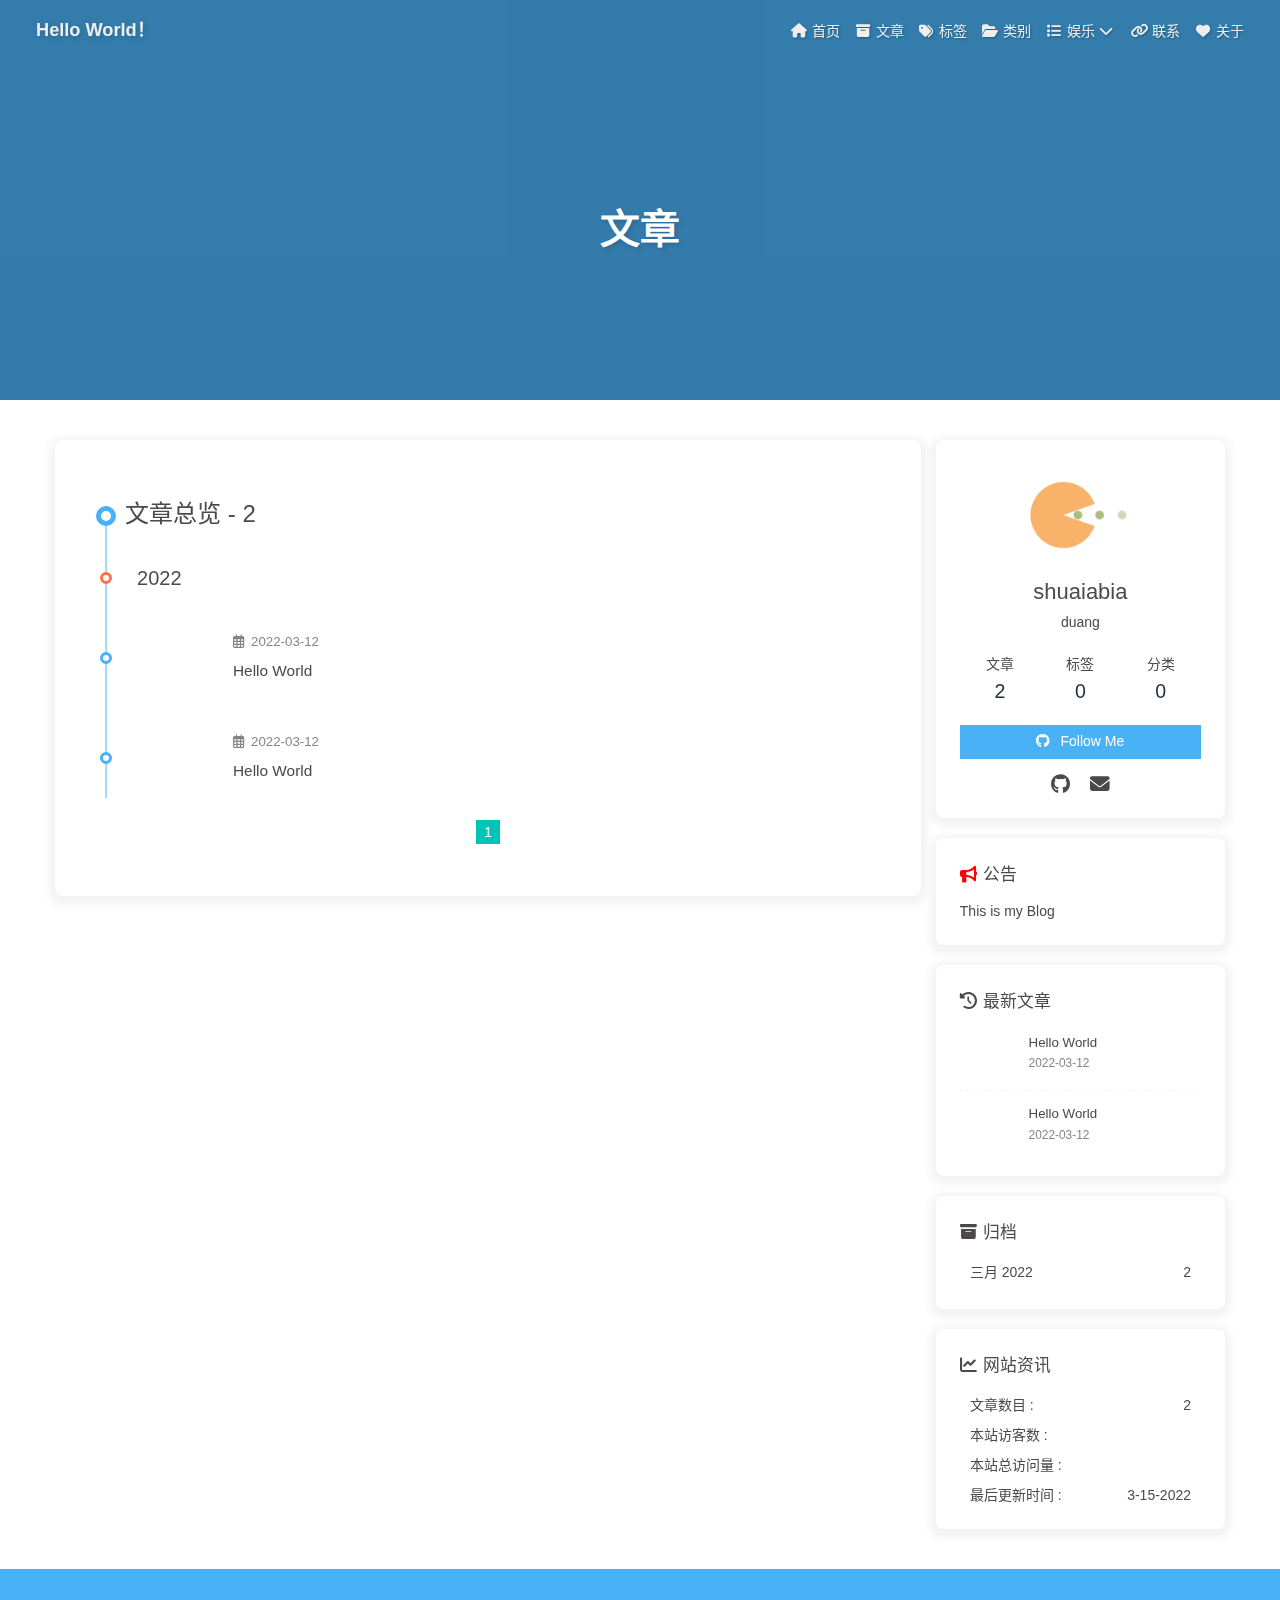
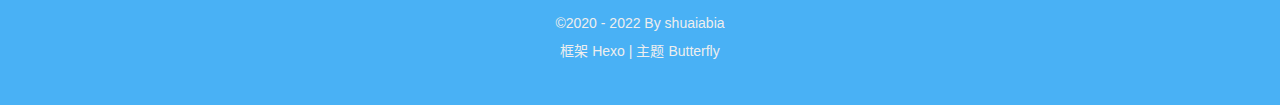
==== commit ea4b85fe: "Site updated: 2022-03-15 15:01:29" ====
--- a/archives/index.html
+++ b/archives/index.html
@@ -51,7 +51,7 @@
   isHome: false,
   isHighlightShrink: false,
   isToc: false,
-  postUpdate: '2022-03-15 14:53:50'
+  postUpdate: '2022-03-15 15:01:29'
 }</script><noscript><style type="text/css">
   #nav {
     opacity: 1
@@ -140,4 +140,4 @@
       }
     }
     detectApple()
-    })(window)</script><meta name="generator" content="Hexo 6.1.0"></head><body><div id="web_bg"></div><div id="sidebar"><div id="menu-mask"></div><div id="sidebar-menus"><div class="avatar-img is-center"><img src="/%5Cimg%5C%E5%B1%8F%E5%B9%95%E6%88%AA%E5%9B%BE(143).png" onerror="onerror=null;src='/img/friend_404.gif'" alt="avatar"/></div><div class="sidebar-site-data site-data is-center"><a href="/archives/"><div class="headline">文章</div><div class="length-num">2</div></a><a href="/tags/"><div class="headline">标签</div><div class="length-num">0</div></a><a href="/categories/"><div class="headline">分类</div><div class="length-num">0</div></a></div><hr/><div class="menus_items"><div class="menus_item"><a class="site-page" href="/"><i class="fa-fw fas fa-home"></i><span> 首页</span></a></div><div class="menus_item"><a class="site-page" href="/archives/"><i class="fa-fw fas fa-archive"></i><span> 文章</span></a></div><div class="menus_item"><a class="site-page" href="/tags/"><i class="fa-fw fas fa-tags"></i><span> 标签</span></a></div><div class="menus_item"><a class="site-page" href="/categories/"><i class="fa-fw fas fa-folder-open"></i><span> 类别</span></a></div><div class="menus_item"><a class="site-page group" href="javascript:void(0);"><i class="fa-fw fas fa-list"></i><span> 娱乐</span><i class="fas fa-chevron-down"></i></a><ul class="menus_item_child"><li><a class="site-page child" href="/music/"><i class="fa-fw fas fa-music"></i><span> 音乐</span></a></li><li><a class="site-page child" href="/movies/"><i class="fa-fw fas fa-video"></i><span> 电影</span></a></li></ul></div><div class="menus_item"><a class="site-page" href="/link/"><i class="fa-fw fas fa-link"></i><span> 联系</span></a></div><div class="menus_item"><a class="site-page" href="/about/"><i class="fa-fw fas fa-heart"></i><span> 关于</span></a></div></div></div></div><div class="page" id="body-wrap"><header class="not-home-page" id="page-header"><nav id="nav"><span id="blog_name"><a id="site-name" href="/">Hello World！</a></span><div id="menus"><div class="menus_items"><div class="menus_item"><a class="site-page" href="/"><i class="fa-fw fas fa-home"></i><span> 首页</span></a></div><div class="menus_item"><a class="site-page" href="/archives/"><i class="fa-fw fas fa-archive"></i><span> 文章</span></a></div><div class="menus_item"><a class="site-page" href="/tags/"><i class="fa-fw fas fa-tags"></i><span> 标签</span></a></div><div class="menus_item"><a class="site-page" href="/categories/"><i class="fa-fw fas fa-folder-open"></i><span> 类别</span></a></div><div class="menus_item"><a class="site-page group" href="javascript:void(0);"><i class="fa-fw fas fa-list"></i><span> 娱乐</span><i class="fas fa-chevron-down"></i></a><ul class="menus_item_child"><li><a class="site-page child" href="/music/"><i class="fa-fw fas fa-music"></i><span> 音乐</span></a></li><li><a class="site-page child" href="/movies/"><i class="fa-fw fas fa-video"></i><span> 电影</span></a></li></ul></div><div class="menus_item"><a class="site-page" href="/link/"><i class="fa-fw fas fa-link"></i><span> 联系</span></a></div><div class="menus_item"><a class="site-page" href="/about/"><i class="fa-fw fas fa-heart"></i><span> 关于</span></a></div></div><div id="toggle-menu"><a class="site-page"><i class="fas fa-bars fa-fw"></i></a></div></div></nav><div id="page-site-info"><h1 id="site-title">文章</h1></div></header><main class="layout" id="content-inner"><div id="archive"><div class="article-sort-title">文章总览 - 2</div><div class="article-sort"><div class="article-sort-item year">2022</div><div class="article-sort-item"><a class="article-sort-item-img" href="/2022/03/12/1/" title="Hello World"><img src="[data-uri]" alt="Hello World" onerror="this.onerror=null;this.src='/img/404.jpg'"></a><div class="article-sort-item-info"><div class="article-sort-item-time"><i class="far fa-calendar-alt"></i><time class="post-meta-date-created" datetime="2022-03-12T09:33:00.502Z" title="发表于 2022-03-12 17:33:00">2022-03-12</time></div><a class="article-sort-item-title" href="/2022/03/12/1/" title="Hello World">Hello World</a></div></div><div class="article-sort-item"><a class="article-sort-item-img" href="/2022/03/12/hello-world/" title="Hello World"><img src="[data-uri]" alt="Hello World" onerror="this.onerror=null;this.src='/img/404.jpg'"></a><div class="article-sort-item-info"><div class="article-sort-item-time"><i class="far fa-calendar-alt"></i><time class="post-meta-date-created" datetime="2022-03-12T06:40:55.721Z" title="发表于 2022-03-12 14:40:55">2022-03-12</time></div><a class="article-sort-item-title" href="/2022/03/12/hello-world/" title="Hello World">Hello World</a></div></div></div><nav id="pagination"><div class="pagination"><span class="page-number current">1</span></div></nav></div><div class="aside-content" id="aside-content"><div class="card-widget card-info"><div class="is-center"><div class="avatar-img"><img src="/%5Cimg%5C%E5%B1%8F%E5%B9%95%E6%88%AA%E5%9B%BE(143).png" onerror="this.onerror=null;this.src='/img/friend_404.gif'" alt="avatar"/></div><div class="author-info__name">shuaiabia</div><div class="author-info__description">duang</div></div><div class="card-info-data site-data is-center"><a href="/archives/"><div class="headline">文章</div><div class="length-num">2</div></a><a href="/tags/"><div class="headline">标签</div><div class="length-num">0</div></a><a href="/categories/"><div class="headline">分类</div><div class="length-num">0</div></a></div><a id="card-info-btn" target="_blank" rel="noopener" href="https://github.com/xxxxxx"><i class="fab fa-github"></i><span>Follow Me</span></a><div class="card-info-social-icons is-center"><a class="social-icon" href="https://github.com/shuaiabia" target="_blank" title="Github"><i class="fab fa-github"></i></a><a class="social-icon" href="mailto:2313064195@qq.com" target="_blank" title="Email"><i class="fas fa-envelope"></i></a></div></div><div class="card-widget card-announcement"><div class="item-headline"><i class="fas fa-bullhorn fa-shake"></i><span>公告</span></div><div class="announcement_content">This is my Blog</div></div><div class="sticky_layout"><div class="card-widget card-recent-post"><div class="item-headline"><i class="fas fa-history"></i><span>最新文章</span></div><div class="aside-list"><div class="aside-list-item"><a class="thumbnail" href="/2022/03/12/1/" title="Hello World"><img src="[data-uri]" onerror="this.onerror=null;this.src='/img/404.jpg'" alt="Hello World"/></a><div class="content"><a class="title" href="/2022/03/12/1/" title="Hello World">Hello World</a><time datetime="2022-03-12T09:33:00.502Z" title="发表于 2022-03-12 17:33:00">2022-03-12</time></div></div><div class="aside-list-item"><a class="thumbnail" href="/2022/03/12/hello-world/" title="Hello World"><img src="[data-uri]" onerror="this.onerror=null;this.src='/img/404.jpg'" alt="Hello World"/></a><div class="content"><a class="title" href="/2022/03/12/hello-world/" title="Hello World">Hello World</a><time datetime="2022-03-12T06:40:55.721Z" title="发表于 2022-03-12 14:40:55">2022-03-12</time></div></div></div></div><div class="card-widget card-archives"><div class="item-headline"><i class="fas fa-archive"></i><span>归档</span></div><ul class="card-archive-list"><li class="card-archive-list-item"><a class="card-archive-list-link" href="/archives/2022/03/"><span class="card-archive-list-date">三月 2022</span><span class="card-archive-list-count">2</span></a></li></ul></div><div class="card-widget card-webinfo"><div class="item-headline"><i class="fas fa-chart-line"></i><span>网站资讯</span></div><div class="webinfo"><div class="webinfo-item"><div class="item-name">文章数目 :</div><div class="item-count">2</div></div><div class="webinfo-item"><div class="item-name">本站访客数 :</div><div class="item-count" id="busuanzi_value_site_uv"></div></div><div class="webinfo-item"><div class="item-name">本站总访问量 :</div><div class="item-count" id="busuanzi_value_site_pv"></div></div><div class="webinfo-item"><div class="item-name">最后更新时间 :</div><div class="item-count" id="last-push-date" data-lastPushDate="2022-03-15T06:53:50.922Z"></div></div></div></div></div></div></main><footer id="footer"><div id="footer-wrap"><div class="copyright">&copy;2020 - 2022 By shuaiabia</div><div class="framework-info"><span>框架 </span><a target="_blank" rel="noopener" href="https://hexo.io">Hexo</a><span class="footer-separator">|</span><span>主题 </span><a target="_blank" rel="noopener" href="https://github.com/jerryc127/hexo-theme-butterfly">Butterfly</a></div></div></footer></div><div id="rightside"><div id="rightside-config-hide"><button id="darkmode" type="button" title="浅色和深色模式转换"><i class="fas fa-adjust"></i></button><button id="hide-aside-btn" type="button" title="单栏和双栏切换"><i class="fas fa-arrows-alt-h"></i></button></div><div id="rightside-config-show"><button id="rightside_config" type="button" title="设置"><i class="fas fa-cog fa-spin"></i></button><button id="go-up" type="button" title="回到顶部"><i class="fas fa-arrow-up"></i></button></div></div><div><script src="/js/utils.js"></script><script src="/js/main.js"></script><script src="https://cdn.jsdelivr.net/npm/@fancyapps/ui/dist/fancybox.umd.js"></script><div class="js-pjax"></div><script async data-pjax src="//busuanzi.ibruce.info/busuanzi/2.3/busuanzi.pure.mini.js"></script></div></body></html>+    })(window)</script><meta name="generator" content="Hexo 6.1.0"></head><body><div id="web_bg"></div><div id="sidebar"><div id="menu-mask"></div><div id="sidebar-menus"><div class="avatar-img is-center"><img src="/%5Cimg%5C%E5%B1%8F%E5%B9%95%E6%88%AA%E5%9B%BE(143).png" onerror="onerror=null;src='/img/friend_404.gif'" alt="avatar"/></div><div class="sidebar-site-data site-data is-center"><a href="/archives/"><div class="headline">文章</div><div class="length-num">2</div></a><a href="/tags/"><div class="headline">标签</div><div class="length-num">0</div></a><a href="/categories/"><div class="headline">分类</div><div class="length-num">0</div></a></div><hr/><div class="menus_items"><div class="menus_item"><a class="site-page" href="/"><i class="fa-fw fas fa-home"></i><span> 首页</span></a></div><div class="menus_item"><a class="site-page" href="/archives/"><i class="fa-fw fas fa-archive"></i><span> 文章</span></a></div><div class="menus_item"><a class="site-page" href="/tags/"><i class="fa-fw fas fa-tags"></i><span> 标签</span></a></div><div class="menus_item"><a class="site-page" href="/categories/"><i class="fa-fw fas fa-folder-open"></i><span> 类别</span></a></div><div class="menus_item"><a class="site-page group" href="javascript:void(0);"><i class="fa-fw fas fa-list"></i><span> 娱乐</span><i class="fas fa-chevron-down"></i></a><ul class="menus_item_child"><li><a class="site-page child" href="/music/"><i class="fa-fw fas fa-music"></i><span> 音乐</span></a></li><li><a class="site-page child" href="/movies/"><i class="fa-fw fas fa-video"></i><span> 电影</span></a></li></ul></div><div class="menus_item"><a class="site-page" href="/link/"><i class="fa-fw fas fa-link"></i><span> 联系</span></a></div><div class="menus_item"><a class="site-page" href="/about/"><i class="fa-fw fas fa-heart"></i><span> 关于</span></a></div></div></div></div><div class="page" id="body-wrap"><header class="not-home-page" id="page-header"><nav id="nav"><span id="blog_name"><a id="site-name" href="/">Hello World！</a></span><div id="menus"><div class="menus_items"><div class="menus_item"><a class="site-page" href="/"><i class="fa-fw fas fa-home"></i><span> 首页</span></a></div><div class="menus_item"><a class="site-page" href="/archives/"><i class="fa-fw fas fa-archive"></i><span> 文章</span></a></div><div class="menus_item"><a class="site-page" href="/tags/"><i class="fa-fw fas fa-tags"></i><span> 标签</span></a></div><div class="menus_item"><a class="site-page" href="/categories/"><i class="fa-fw fas fa-folder-open"></i><span> 类别</span></a></div><div class="menus_item"><a class="site-page group" href="javascript:void(0);"><i class="fa-fw fas fa-list"></i><span> 娱乐</span><i class="fas fa-chevron-down"></i></a><ul class="menus_item_child"><li><a class="site-page child" href="/music/"><i class="fa-fw fas fa-music"></i><span> 音乐</span></a></li><li><a class="site-page child" href="/movies/"><i class="fa-fw fas fa-video"></i><span> 电影</span></a></li></ul></div><div class="menus_item"><a class="site-page" href="/link/"><i class="fa-fw fas fa-link"></i><span> 联系</span></a></div><div class="menus_item"><a class="site-page" href="/about/"><i class="fa-fw fas fa-heart"></i><span> 关于</span></a></div></div><div id="toggle-menu"><a class="site-page"><i class="fas fa-bars fa-fw"></i></a></div></div></nav><div id="page-site-info"><h1 id="site-title">文章</h1></div></header><main class="layout" id="content-inner"><div id="archive"><div class="article-sort-title">文章总览 - 2</div><div class="article-sort"><div class="article-sort-item year">2022</div><div class="article-sort-item"><a class="article-sort-item-img" href="/2022/03/12/1/" title="Hello World"><img src="[data-uri]" alt="Hello World" onerror="this.onerror=null;this.src='/img/404.jpg'"></a><div class="article-sort-item-info"><div class="article-sort-item-time"><i class="far fa-calendar-alt"></i><time class="post-meta-date-created" datetime="2022-03-12T09:33:00.502Z" title="发表于 2022-03-12 17:33:00">2022-03-12</time></div><a class="article-sort-item-title" href="/2022/03/12/1/" title="Hello World">Hello World</a></div></div><div class="article-sort-item"><a class="article-sort-item-img" href="/2022/03/12/hello-world/" title="Hello World"><img src="[data-uri]" alt="Hello World" onerror="this.onerror=null;this.src='/img/404.jpg'"></a><div class="article-sort-item-info"><div class="article-sort-item-time"><i class="far fa-calendar-alt"></i><time class="post-meta-date-created" datetime="2022-03-12T06:40:55.721Z" title="发表于 2022-03-12 14:40:55">2022-03-12</time></div><a class="article-sort-item-title" href="/2022/03/12/hello-world/" title="Hello World">Hello World</a></div></div></div><nav id="pagination"><div class="pagination"><span class="page-number current">1</span></div></nav></div><div class="aside-content" id="aside-content"><div class="card-widget card-info"><div class="is-center"><div class="avatar-img"><img src="/%5Cimg%5C%E5%B1%8F%E5%B9%95%E6%88%AA%E5%9B%BE(143).png" onerror="this.onerror=null;this.src='/img/friend_404.gif'" alt="avatar"/></div><div class="author-info__name">shuaiabia</div><div class="author-info__description">duang</div></div><div class="card-info-data site-data is-center"><a href="/archives/"><div class="headline">文章</div><div class="length-num">2</div></a><a href="/tags/"><div class="headline">标签</div><div class="length-num">0</div></a><a href="/categories/"><div class="headline">分类</div><div class="length-num">0</div></a></div><a id="card-info-btn" target="_blank" rel="noopener" href="https://github.com/xxxxxx"><i class="fab fa-github"></i><span>Follow Me</span></a><div class="card-info-social-icons is-center"><a class="social-icon" href="https://github.com/shuaiabia" target="_blank" title="Github"><i class="fab fa-github"></i></a><a class="social-icon" href="mailto:2313064195@qq.com" target="_blank" title="Email"><i class="fas fa-envelope"></i></a></div></div><div class="card-widget card-announcement"><div class="item-headline"><i class="fas fa-bullhorn fa-shake"></i><span>公告</span></div><div class="announcement_content">This is my Blog</div></div><div class="sticky_layout"><div class="card-widget card-recent-post"><div class="item-headline"><i class="fas fa-history"></i><span>最新文章</span></div><div class="aside-list"><div class="aside-list-item"><a class="thumbnail" href="/2022/03/12/1/" title="Hello World"><img src="[data-uri]" onerror="this.onerror=null;this.src='/img/404.jpg'" alt="Hello World"/></a><div class="content"><a class="title" href="/2022/03/12/1/" title="Hello World">Hello World</a><time datetime="2022-03-12T09:33:00.502Z" title="发表于 2022-03-12 17:33:00">2022-03-12</time></div></div><div class="aside-list-item"><a class="thumbnail" href="/2022/03/12/hello-world/" title="Hello World"><img src="[data-uri]" onerror="this.onerror=null;this.src='/img/404.jpg'" alt="Hello World"/></a><div class="content"><a class="title" href="/2022/03/12/hello-world/" title="Hello World">Hello World</a><time datetime="2022-03-12T06:40:55.721Z" title="发表于 2022-03-12 14:40:55">2022-03-12</time></div></div></div></div><div class="card-widget card-archives"><div class="item-headline"><i class="fas fa-archive"></i><span>归档</span></div><ul class="card-archive-list"><li class="card-archive-list-item"><a class="card-archive-list-link" href="/archives/2022/03/"><span class="card-archive-list-date">三月 2022</span><span class="card-archive-list-count">2</span></a></li></ul></div><div class="card-widget card-webinfo"><div class="item-headline"><i class="fas fa-chart-line"></i><span>网站资讯</span></div><div class="webinfo"><div class="webinfo-item"><div class="item-name">文章数目 :</div><div class="item-count">2</div></div><div class="webinfo-item"><div class="item-name">本站访客数 :</div><div class="item-count" id="busuanzi_value_site_uv"></div></div><div class="webinfo-item"><div class="item-name">本站总访问量 :</div><div class="item-count" id="busuanzi_value_site_pv"></div></div><div class="webinfo-item"><div class="item-name">最后更新时间 :</div><div class="item-count" id="last-push-date" data-lastPushDate="2022-03-15T07:01:29.087Z"></div></div></div></div></div></div></main><footer id="footer"><div id="footer-wrap"><div class="copyright">&copy;2020 - 2022 By shuaiabia</div><div class="framework-info"><span>框架 </span><a target="_blank" rel="noopener" href="https://hexo.io">Hexo</a><span class="footer-separator">|</span><span>主题 </span><a target="_blank" rel="noopener" href="https://github.com/jerryc127/hexo-theme-butterfly">Butterfly</a></div></div></footer></div><div id="rightside"><div id="rightside-config-hide"><button id="darkmode" type="button" title="浅色和深色模式转换"><i class="fas fa-adjust"></i></button><button id="hide-aside-btn" type="button" title="单栏和双栏切换"><i class="fas fa-arrows-alt-h"></i></button></div><div id="rightside-config-show"><button id="rightside_config" type="button" title="设置"><i class="fas fa-cog fa-spin"></i></button><button id="go-up" type="button" title="回到顶部"><i class="fas fa-arrow-up"></i></button></div></div><div><script src="/js/utils.js"></script><script src="/js/main.js"></script><script src="https://cdn.jsdelivr.net/npm/@fancyapps/ui/dist/fancybox.umd.js"></script><div class="js-pjax"></div><script async data-pjax src="//busuanzi.ibruce.info/busuanzi/2.3/busuanzi.pure.mini.js"></script></div></body></html>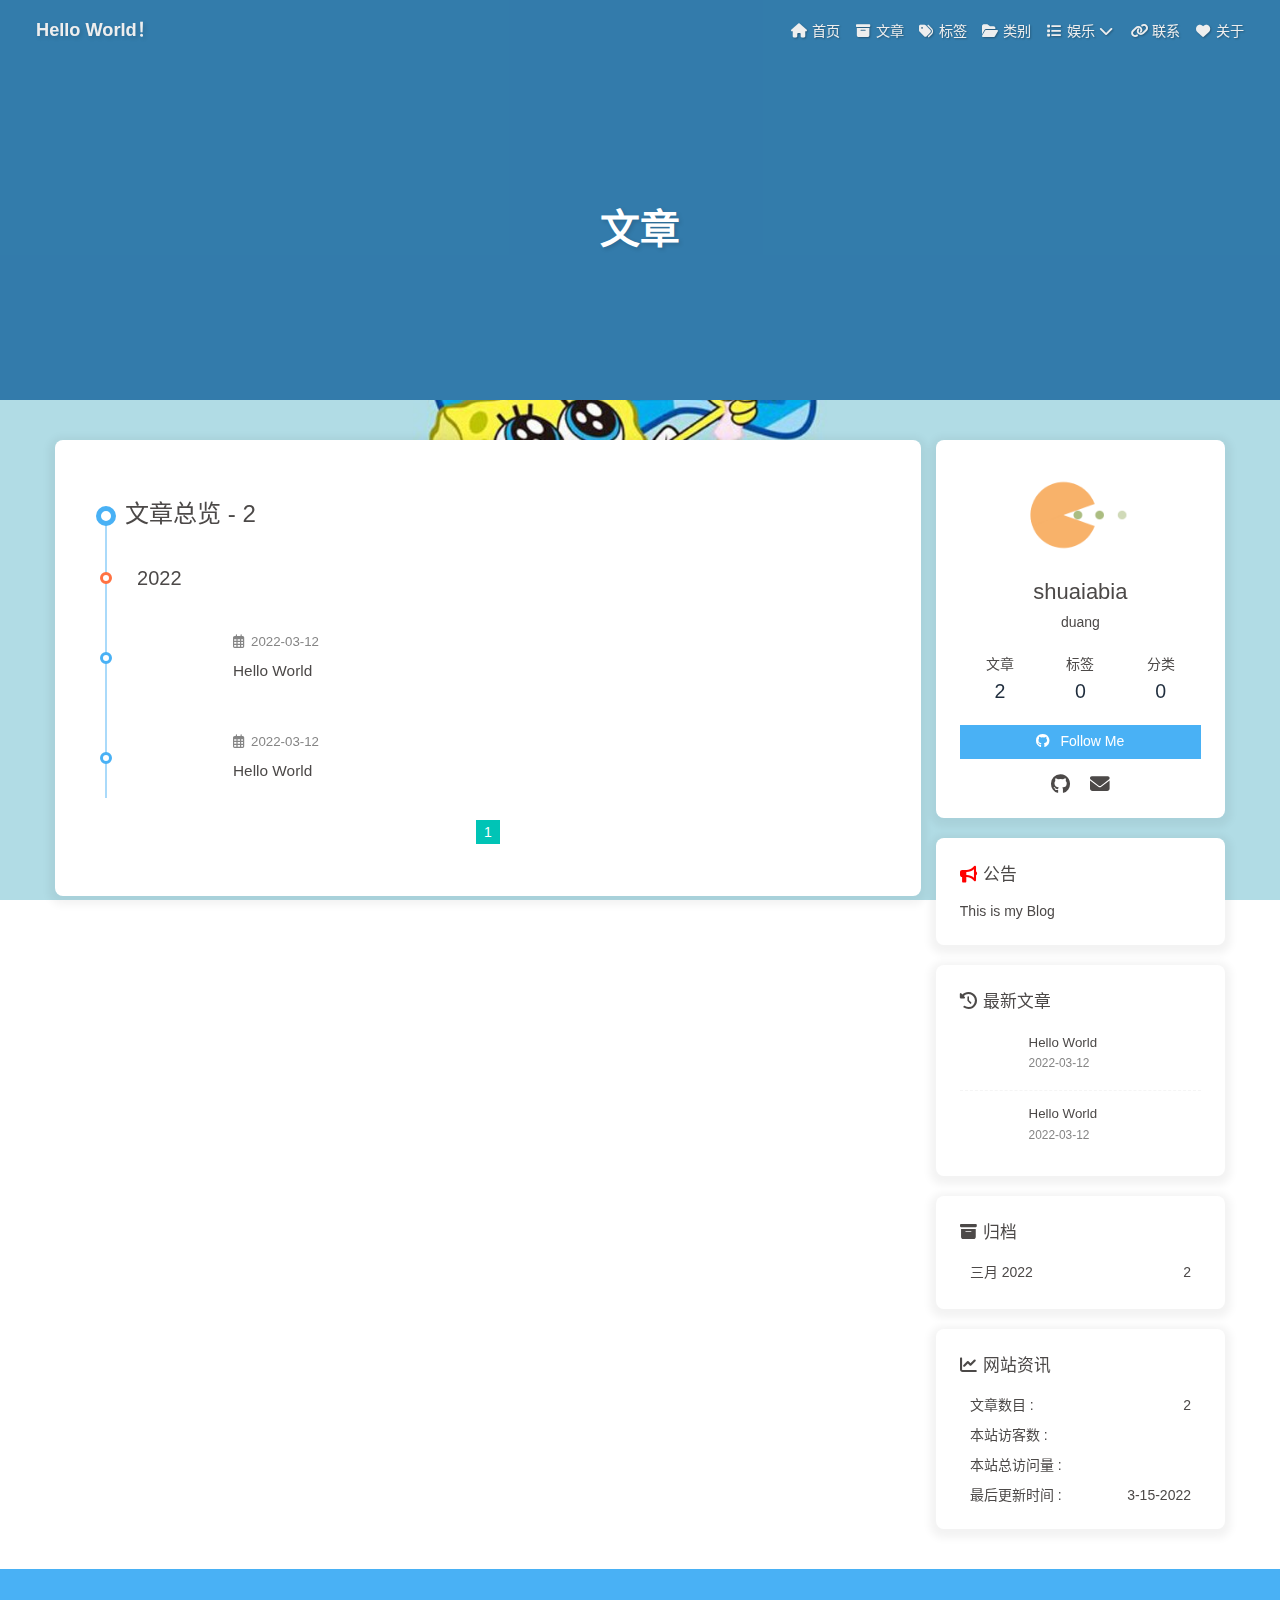
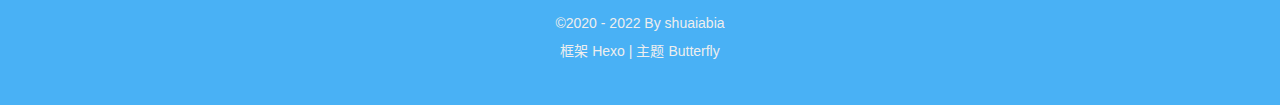
==== commit 2202955d: "Site updated: 2022-03-15 15:03:24" ====
--- a/archives/index.html
+++ b/archives/index.html
@@ -51,7 +51,7 @@
   isHome: false,
   isHighlightShrink: false,
   isToc: false,
-  postUpdate: '2022-03-15 15:01:29'
+  postUpdate: '2022-03-15 15:03:24'
 }</script><noscript><style type="text/css">
   #nav {
     opacity: 1
@@ -140,4 +140,4 @@
       }
     }
     detectApple()
-    })(window)</script><meta name="generator" content="Hexo 6.1.0"></head><body><div id="web_bg"></div><div id="sidebar"><div id="menu-mask"></div><div id="sidebar-menus"><div class="avatar-img is-center"><img src="/%5Cimg%5C%E5%B1%8F%E5%B9%95%E6%88%AA%E5%9B%BE(143).png" onerror="onerror=null;src='/img/friend_404.gif'" alt="avatar"/></div><div class="sidebar-site-data site-data is-center"><a href="/archives/"><div class="headline">文章</div><div class="length-num">2</div></a><a href="/tags/"><div class="headline">标签</div><div class="length-num">0</div></a><a href="/categories/"><div class="headline">分类</div><div class="length-num">0</div></a></div><hr/><div class="menus_items"><div class="menus_item"><a class="site-page" href="/"><i class="fa-fw fas fa-home"></i><span> 首页</span></a></div><div class="menus_item"><a class="site-page" href="/archives/"><i class="fa-fw fas fa-archive"></i><span> 文章</span></a></div><div class="menus_item"><a class="site-page" href="/tags/"><i class="fa-fw fas fa-tags"></i><span> 标签</span></a></div><div class="menus_item"><a class="site-page" href="/categories/"><i class="fa-fw fas fa-folder-open"></i><span> 类别</span></a></div><div class="menus_item"><a class="site-page group" href="javascript:void(0);"><i class="fa-fw fas fa-list"></i><span> 娱乐</span><i class="fas fa-chevron-down"></i></a><ul class="menus_item_child"><li><a class="site-page child" href="/music/"><i class="fa-fw fas fa-music"></i><span> 音乐</span></a></li><li><a class="site-page child" href="/movies/"><i class="fa-fw fas fa-video"></i><span> 电影</span></a></li></ul></div><div class="menus_item"><a class="site-page" href="/link/"><i class="fa-fw fas fa-link"></i><span> 联系</span></a></div><div class="menus_item"><a class="site-page" href="/about/"><i class="fa-fw fas fa-heart"></i><span> 关于</span></a></div></div></div></div><div class="page" id="body-wrap"><header class="not-home-page" id="page-header"><nav id="nav"><span id="blog_name"><a id="site-name" href="/">Hello World！</a></span><div id="menus"><div class="menus_items"><div class="menus_item"><a class="site-page" href="/"><i class="fa-fw fas fa-home"></i><span> 首页</span></a></div><div class="menus_item"><a class="site-page" href="/archives/"><i class="fa-fw fas fa-archive"></i><span> 文章</span></a></div><div class="menus_item"><a class="site-page" href="/tags/"><i class="fa-fw fas fa-tags"></i><span> 标签</span></a></div><div class="menus_item"><a class="site-page" href="/categories/"><i class="fa-fw fas fa-folder-open"></i><span> 类别</span></a></div><div class="menus_item"><a class="site-page group" href="javascript:void(0);"><i class="fa-fw fas fa-list"></i><span> 娱乐</span><i class="fas fa-chevron-down"></i></a><ul class="menus_item_child"><li><a class="site-page child" href="/music/"><i class="fa-fw fas fa-music"></i><span> 音乐</span></a></li><li><a class="site-page child" href="/movies/"><i class="fa-fw fas fa-video"></i><span> 电影</span></a></li></ul></div><div class="menus_item"><a class="site-page" href="/link/"><i class="fa-fw fas fa-link"></i><span> 联系</span></a></div><div class="menus_item"><a class="site-page" href="/about/"><i class="fa-fw fas fa-heart"></i><span> 关于</span></a></div></div><div id="toggle-menu"><a class="site-page"><i class="fas fa-bars fa-fw"></i></a></div></div></nav><div id="page-site-info"><h1 id="site-title">文章</h1></div></header><main class="layout" id="content-inner"><div id="archive"><div class="article-sort-title">文章总览 - 2</div><div class="article-sort"><div class="article-sort-item year">2022</div><div class="article-sort-item"><a class="article-sort-item-img" href="/2022/03/12/1/" title="Hello World"><img src="[data-uri]" alt="Hello World" onerror="this.onerror=null;this.src='/img/404.jpg'"></a><div class="article-sort-item-info"><div class="article-sort-item-time"><i class="far fa-calendar-alt"></i><time class="post-meta-date-created" datetime="2022-03-12T09:33:00.502Z" title="发表于 2022-03-12 17:33:00">2022-03-12</time></div><a class="article-sort-item-title" href="/2022/03/12/1/" title="Hello World">Hello World</a></div></div><div class="article-sort-item"><a class="article-sort-item-img" href="/2022/03/12/hello-world/" title="Hello World"><img src="[data-uri]" alt="Hello World" onerror="this.onerror=null;this.src='/img/404.jpg'"></a><div class="article-sort-item-info"><div class="article-sort-item-time"><i class="far fa-calendar-alt"></i><time class="post-meta-date-created" datetime="2022-03-12T06:40:55.721Z" title="发表于 2022-03-12 14:40:55">2022-03-12</time></div><a class="article-sort-item-title" href="/2022/03/12/hello-world/" title="Hello World">Hello World</a></div></div></div><nav id="pagination"><div class="pagination"><span class="page-number current">1</span></div></nav></div><div class="aside-content" id="aside-content"><div class="card-widget card-info"><div class="is-center"><div class="avatar-img"><img src="/%5Cimg%5C%E5%B1%8F%E5%B9%95%E6%88%AA%E5%9B%BE(143).png" onerror="this.onerror=null;this.src='/img/friend_404.gif'" alt="avatar"/></div><div class="author-info__name">shuaiabia</div><div class="author-info__description">duang</div></div><div class="card-info-data site-data is-center"><a href="/archives/"><div class="headline">文章</div><div class="length-num">2</div></a><a href="/tags/"><div class="headline">标签</div><div class="length-num">0</div></a><a href="/categories/"><div class="headline">分类</div><div class="length-num">0</div></a></div><a id="card-info-btn" target="_blank" rel="noopener" href="https://github.com/xxxxxx"><i class="fab fa-github"></i><span>Follow Me</span></a><div class="card-info-social-icons is-center"><a class="social-icon" href="https://github.com/shuaiabia" target="_blank" title="Github"><i class="fab fa-github"></i></a><a class="social-icon" href="mailto:2313064195@qq.com" target="_blank" title="Email"><i class="fas fa-envelope"></i></a></div></div><div class="card-widget card-announcement"><div class="item-headline"><i class="fas fa-bullhorn fa-shake"></i><span>公告</span></div><div class="announcement_content">This is my Blog</div></div><div class="sticky_layout"><div class="card-widget card-recent-post"><div class="item-headline"><i class="fas fa-history"></i><span>最新文章</span></div><div class="aside-list"><div class="aside-list-item"><a class="thumbnail" href="/2022/03/12/1/" title="Hello World"><img src="[data-uri]" onerror="this.onerror=null;this.src='/img/404.jpg'" alt="Hello World"/></a><div class="content"><a class="title" href="/2022/03/12/1/" title="Hello World">Hello World</a><time datetime="2022-03-12T09:33:00.502Z" title="发表于 2022-03-12 17:33:00">2022-03-12</time></div></div><div class="aside-list-item"><a class="thumbnail" href="/2022/03/12/hello-world/" title="Hello World"><img src="[data-uri]" onerror="this.onerror=null;this.src='/img/404.jpg'" alt="Hello World"/></a><div class="content"><a class="title" href="/2022/03/12/hello-world/" title="Hello World">Hello World</a><time datetime="2022-03-12T06:40:55.721Z" title="发表于 2022-03-12 14:40:55">2022-03-12</time></div></div></div></div><div class="card-widget card-archives"><div class="item-headline"><i class="fas fa-archive"></i><span>归档</span></div><ul class="card-archive-list"><li class="card-archive-list-item"><a class="card-archive-list-link" href="/archives/2022/03/"><span class="card-archive-list-date">三月 2022</span><span class="card-archive-list-count">2</span></a></li></ul></div><div class="card-widget card-webinfo"><div class="item-headline"><i class="fas fa-chart-line"></i><span>网站资讯</span></div><div class="webinfo"><div class="webinfo-item"><div class="item-name">文章数目 :</div><div class="item-count">2</div></div><div class="webinfo-item"><div class="item-name">本站访客数 :</div><div class="item-count" id="busuanzi_value_site_uv"></div></div><div class="webinfo-item"><div class="item-name">本站总访问量 :</div><div class="item-count" id="busuanzi_value_site_pv"></div></div><div class="webinfo-item"><div class="item-name">最后更新时间 :</div><div class="item-count" id="last-push-date" data-lastPushDate="2022-03-15T07:01:29.087Z"></div></div></div></div></div></div></main><footer id="footer"><div id="footer-wrap"><div class="copyright">&copy;2020 - 2022 By shuaiabia</div><div class="framework-info"><span>框架 </span><a target="_blank" rel="noopener" href="https://hexo.io">Hexo</a><span class="footer-separator">|</span><span>主题 </span><a target="_blank" rel="noopener" href="https://github.com/jerryc127/hexo-theme-butterfly">Butterfly</a></div></div></footer></div><div id="rightside"><div id="rightside-config-hide"><button id="darkmode" type="button" title="浅色和深色模式转换"><i class="fas fa-adjust"></i></button><button id="hide-aside-btn" type="button" title="单栏和双栏切换"><i class="fas fa-arrows-alt-h"></i></button></div><div id="rightside-config-show"><button id="rightside_config" type="button" title="设置"><i class="fas fa-cog fa-spin"></i></button><button id="go-up" type="button" title="回到顶部"><i class="fas fa-arrow-up"></i></button></div></div><div><script src="/js/utils.js"></script><script src="/js/main.js"></script><script src="https://cdn.jsdelivr.net/npm/@fancyapps/ui/dist/fancybox.umd.js"></script><div class="js-pjax"></div><script async data-pjax src="//busuanzi.ibruce.info/busuanzi/2.3/busuanzi.pure.mini.js"></script></div></body></html>+    })(window)</script><meta name="generator" content="Hexo 6.1.0"></head><body><div id="web_bg"></div><div id="sidebar"><div id="menu-mask"></div><div id="sidebar-menus"><div class="avatar-img is-center"><img src="/%5Cimg%5C%E5%B1%8F%E5%B9%95%E6%88%AA%E5%9B%BE(143).png" onerror="onerror=null;src='/img/friend_404.gif'" alt="avatar"/></div><div class="sidebar-site-data site-data is-center"><a href="/archives/"><div class="headline">文章</div><div class="length-num">2</div></a><a href="/tags/"><div class="headline">标签</div><div class="length-num">0</div></a><a href="/categories/"><div class="headline">分类</div><div class="length-num">0</div></a></div><hr/><div class="menus_items"><div class="menus_item"><a class="site-page" href="/"><i class="fa-fw fas fa-home"></i><span> 首页</span></a></div><div class="menus_item"><a class="site-page" href="/archives/"><i class="fa-fw fas fa-archive"></i><span> 文章</span></a></div><div class="menus_item"><a class="site-page" href="/tags/"><i class="fa-fw fas fa-tags"></i><span> 标签</span></a></div><div class="menus_item"><a class="site-page" href="/categories/"><i class="fa-fw fas fa-folder-open"></i><span> 类别</span></a></div><div class="menus_item"><a class="site-page group" href="javascript:void(0);"><i class="fa-fw fas fa-list"></i><span> 娱乐</span><i class="fas fa-chevron-down"></i></a><ul class="menus_item_child"><li><a class="site-page child" href="/music/"><i class="fa-fw fas fa-music"></i><span> 音乐</span></a></li><li><a class="site-page child" href="/movies/"><i class="fa-fw fas fa-video"></i><span> 电影</span></a></li></ul></div><div class="menus_item"><a class="site-page" href="/link/"><i class="fa-fw fas fa-link"></i><span> 联系</span></a></div><div class="menus_item"><a class="site-page" href="/about/"><i class="fa-fw fas fa-heart"></i><span> 关于</span></a></div></div></div></div><div class="page" id="body-wrap"><header class="not-home-page" id="page-header"><nav id="nav"><span id="blog_name"><a id="site-name" href="/">Hello World！</a></span><div id="menus"><div class="menus_items"><div class="menus_item"><a class="site-page" href="/"><i class="fa-fw fas fa-home"></i><span> 首页</span></a></div><div class="menus_item"><a class="site-page" href="/archives/"><i class="fa-fw fas fa-archive"></i><span> 文章</span></a></div><div class="menus_item"><a class="site-page" href="/tags/"><i class="fa-fw fas fa-tags"></i><span> 标签</span></a></div><div class="menus_item"><a class="site-page" href="/categories/"><i class="fa-fw fas fa-folder-open"></i><span> 类别</span></a></div><div class="menus_item"><a class="site-page group" href="javascript:void(0);"><i class="fa-fw fas fa-list"></i><span> 娱乐</span><i class="fas fa-chevron-down"></i></a><ul class="menus_item_child"><li><a class="site-page child" href="/music/"><i class="fa-fw fas fa-music"></i><span> 音乐</span></a></li><li><a class="site-page child" href="/movies/"><i class="fa-fw fas fa-video"></i><span> 电影</span></a></li></ul></div><div class="menus_item"><a class="site-page" href="/link/"><i class="fa-fw fas fa-link"></i><span> 联系</span></a></div><div class="menus_item"><a class="site-page" href="/about/"><i class="fa-fw fas fa-heart"></i><span> 关于</span></a></div></div><div id="toggle-menu"><a class="site-page"><i class="fas fa-bars fa-fw"></i></a></div></div></nav><div id="page-site-info"><h1 id="site-title">文章</h1></div></header><main class="layout" id="content-inner"><div id="archive"><div class="article-sort-title">文章总览 - 2</div><div class="article-sort"><div class="article-sort-item year">2022</div><div class="article-sort-item"><a class="article-sort-item-img" href="/2022/03/12/1/" title="Hello World"><img src="[data-uri]" alt="Hello World" onerror="this.onerror=null;this.src='/img/404.jpg'"></a><div class="article-sort-item-info"><div class="article-sort-item-time"><i class="far fa-calendar-alt"></i><time class="post-meta-date-created" datetime="2022-03-12T09:33:00.502Z" title="发表于 2022-03-12 17:33:00">2022-03-12</time></div><a class="article-sort-item-title" href="/2022/03/12/1/" title="Hello World">Hello World</a></div></div><div class="article-sort-item"><a class="article-sort-item-img" href="/2022/03/12/hello-world/" title="Hello World"><img src="[data-uri]" alt="Hello World" onerror="this.onerror=null;this.src='/img/404.jpg'"></a><div class="article-sort-item-info"><div class="article-sort-item-time"><i class="far fa-calendar-alt"></i><time class="post-meta-date-created" datetime="2022-03-12T06:40:55.721Z" title="发表于 2022-03-12 14:40:55">2022-03-12</time></div><a class="article-sort-item-title" href="/2022/03/12/hello-world/" title="Hello World">Hello World</a></div></div></div><nav id="pagination"><div class="pagination"><span class="page-number current">1</span></div></nav></div><div class="aside-content" id="aside-content"><div class="card-widget card-info"><div class="is-center"><div class="avatar-img"><img src="/%5Cimg%5C%E5%B1%8F%E5%B9%95%E6%88%AA%E5%9B%BE(143).png" onerror="this.onerror=null;this.src='/img/friend_404.gif'" alt="avatar"/></div><div class="author-info__name">shuaiabia</div><div class="author-info__description">duang</div></div><div class="card-info-data site-data is-center"><a href="/archives/"><div class="headline">文章</div><div class="length-num">2</div></a><a href="/tags/"><div class="headline">标签</div><div class="length-num">0</div></a><a href="/categories/"><div class="headline">分类</div><div class="length-num">0</div></a></div><a id="card-info-btn" target="_blank" rel="noopener" href="https://github.com/xxxxxx"><i class="fab fa-github"></i><span>Follow Me</span></a><div class="card-info-social-icons is-center"><a class="social-icon" href="https://github.com/shuaiabia" target="_blank" title="Github"><i class="fab fa-github"></i></a><a class="social-icon" href="mailto:2313064195@qq.com" target="_blank" title="Email"><i class="fas fa-envelope"></i></a></div></div><div class="card-widget card-announcement"><div class="item-headline"><i class="fas fa-bullhorn fa-shake"></i><span>公告</span></div><div class="announcement_content">This is my Blog</div></div><div class="sticky_layout"><div class="card-widget card-recent-post"><div class="item-headline"><i class="fas fa-history"></i><span>最新文章</span></div><div class="aside-list"><div class="aside-list-item"><a class="thumbnail" href="/2022/03/12/1/" title="Hello World"><img src="[data-uri]" onerror="this.onerror=null;this.src='/img/404.jpg'" alt="Hello World"/></a><div class="content"><a class="title" href="/2022/03/12/1/" title="Hello World">Hello World</a><time datetime="2022-03-12T09:33:00.502Z" title="发表于 2022-03-12 17:33:00">2022-03-12</time></div></div><div class="aside-list-item"><a class="thumbnail" href="/2022/03/12/hello-world/" title="Hello World"><img src="[data-uri]" onerror="this.onerror=null;this.src='/img/404.jpg'" alt="Hello World"/></a><div class="content"><a class="title" href="/2022/03/12/hello-world/" title="Hello World">Hello World</a><time datetime="2022-03-12T06:40:55.721Z" title="发表于 2022-03-12 14:40:55">2022-03-12</time></div></div></div></div><div class="card-widget card-archives"><div class="item-headline"><i class="fas fa-archive"></i><span>归档</span></div><ul class="card-archive-list"><li class="card-archive-list-item"><a class="card-archive-list-link" href="/archives/2022/03/"><span class="card-archive-list-date">三月 2022</span><span class="card-archive-list-count">2</span></a></li></ul></div><div class="card-widget card-webinfo"><div class="item-headline"><i class="fas fa-chart-line"></i><span>网站资讯</span></div><div class="webinfo"><div class="webinfo-item"><div class="item-name">文章数目 :</div><div class="item-count">2</div></div><div class="webinfo-item"><div class="item-name">本站访客数 :</div><div class="item-count" id="busuanzi_value_site_uv"></div></div><div class="webinfo-item"><div class="item-name">本站总访问量 :</div><div class="item-count" id="busuanzi_value_site_pv"></div></div><div class="webinfo-item"><div class="item-name">最后更新时间 :</div><div class="item-count" id="last-push-date" data-lastPushDate="2022-03-15T07:03:24.479Z"></div></div></div></div></div></div></main><footer id="footer"><div id="footer-wrap"><div class="copyright">&copy;2020 - 2022 By shuaiabia</div><div class="framework-info"><span>框架 </span><a target="_blank" rel="noopener" href="https://hexo.io">Hexo</a><span class="footer-separator">|</span><span>主题 </span><a target="_blank" rel="noopener" href="https://github.com/jerryc127/hexo-theme-butterfly">Butterfly</a></div></div></footer></div><div id="rightside"><div id="rightside-config-hide"><button id="darkmode" type="button" title="浅色和深色模式转换"><i class="fas fa-adjust"></i></button><button id="hide-aside-btn" type="button" title="单栏和双栏切换"><i class="fas fa-arrows-alt-h"></i></button></div><div id="rightside-config-show"><button id="rightside_config" type="button" title="设置"><i class="fas fa-cog fa-spin"></i></button><button id="go-up" type="button" title="回到顶部"><i class="fas fa-arrow-up"></i></button></div></div><div><script src="/js/utils.js"></script><script src="/js/main.js"></script><script src="https://cdn.jsdelivr.net/npm/@fancyapps/ui/dist/fancybox.umd.js"></script><div class="js-pjax"></div><script async data-pjax src="//busuanzi.ibruce.info/busuanzi/2.3/busuanzi.pure.mini.js"></script></div></body></html>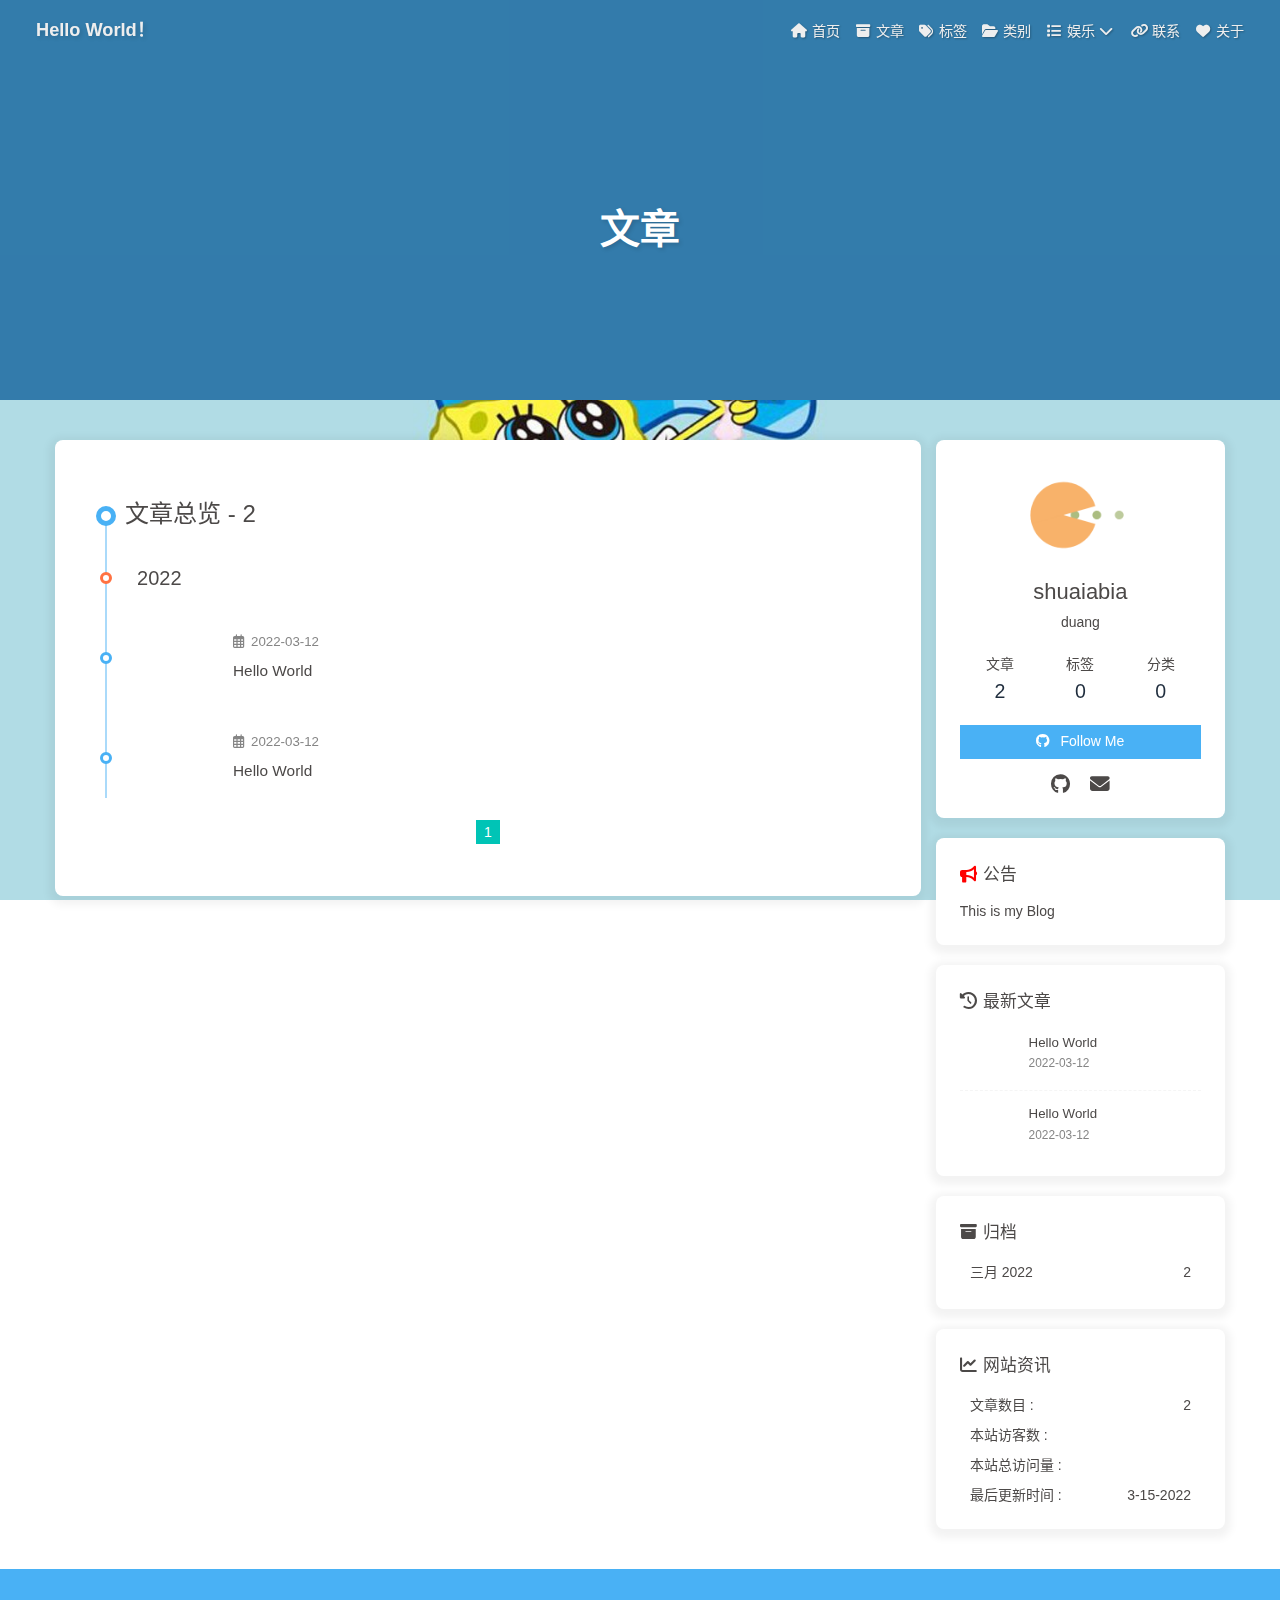
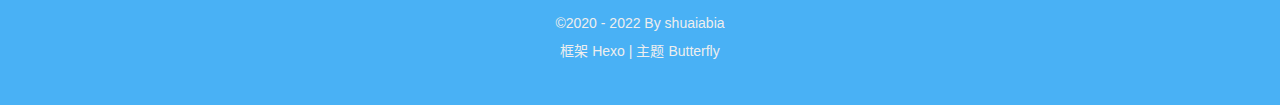
==== commit 433a7a2c: "Site updated: 2022-03-15 15:04:54" ====
--- a/archives/index.html
+++ b/archives/index.html
@@ -51,7 +51,7 @@
   isHome: false,
   isHighlightShrink: false,
   isToc: false,
-  postUpdate: '2022-03-15 15:03:24'
+  postUpdate: '2022-03-15 15:04:54'
 }</script><noscript><style type="text/css">
   #nav {
     opacity: 1
@@ -140,4 +140,4 @@
       }
     }
     detectApple()
-    })(window)</script><meta name="generator" content="Hexo 6.1.0"></head><body><div id="web_bg"></div><div id="sidebar"><div id="menu-mask"></div><div id="sidebar-menus"><div class="avatar-img is-center"><img src="/%5Cimg%5C%E5%B1%8F%E5%B9%95%E6%88%AA%E5%9B%BE(143).png" onerror="onerror=null;src='/img/friend_404.gif'" alt="avatar"/></div><div class="sidebar-site-data site-data is-center"><a href="/archives/"><div class="headline">文章</div><div class="length-num">2</div></a><a href="/tags/"><div class="headline">标签</div><div class="length-num">0</div></a><a href="/categories/"><div class="headline">分类</div><div class="length-num">0</div></a></div><hr/><div class="menus_items"><div class="menus_item"><a class="site-page" href="/"><i class="fa-fw fas fa-home"></i><span> 首页</span></a></div><div class="menus_item"><a class="site-page" href="/archives/"><i class="fa-fw fas fa-archive"></i><span> 文章</span></a></div><div class="menus_item"><a class="site-page" href="/tags/"><i class="fa-fw fas fa-tags"></i><span> 标签</span></a></div><div class="menus_item"><a class="site-page" href="/categories/"><i class="fa-fw fas fa-folder-open"></i><span> 类别</span></a></div><div class="menus_item"><a class="site-page group" href="javascript:void(0);"><i class="fa-fw fas fa-list"></i><span> 娱乐</span><i class="fas fa-chevron-down"></i></a><ul class="menus_item_child"><li><a class="site-page child" href="/music/"><i class="fa-fw fas fa-music"></i><span> 音乐</span></a></li><li><a class="site-page child" href="/movies/"><i class="fa-fw fas fa-video"></i><span> 电影</span></a></li></ul></div><div class="menus_item"><a class="site-page" href="/link/"><i class="fa-fw fas fa-link"></i><span> 联系</span></a></div><div class="menus_item"><a class="site-page" href="/about/"><i class="fa-fw fas fa-heart"></i><span> 关于</span></a></div></div></div></div><div class="page" id="body-wrap"><header class="not-home-page" id="page-header"><nav id="nav"><span id="blog_name"><a id="site-name" href="/">Hello World！</a></span><div id="menus"><div class="menus_items"><div class="menus_item"><a class="site-page" href="/"><i class="fa-fw fas fa-home"></i><span> 首页</span></a></div><div class="menus_item"><a class="site-page" href="/archives/"><i class="fa-fw fas fa-archive"></i><span> 文章</span></a></div><div class="menus_item"><a class="site-page" href="/tags/"><i class="fa-fw fas fa-tags"></i><span> 标签</span></a></div><div class="menus_item"><a class="site-page" href="/categories/"><i class="fa-fw fas fa-folder-open"></i><span> 类别</span></a></div><div class="menus_item"><a class="site-page group" href="javascript:void(0);"><i class="fa-fw fas fa-list"></i><span> 娱乐</span><i class="fas fa-chevron-down"></i></a><ul class="menus_item_child"><li><a class="site-page child" href="/music/"><i class="fa-fw fas fa-music"></i><span> 音乐</span></a></li><li><a class="site-page child" href="/movies/"><i class="fa-fw fas fa-video"></i><span> 电影</span></a></li></ul></div><div class="menus_item"><a class="site-page" href="/link/"><i class="fa-fw fas fa-link"></i><span> 联系</span></a></div><div class="menus_item"><a class="site-page" href="/about/"><i class="fa-fw fas fa-heart"></i><span> 关于</span></a></div></div><div id="toggle-menu"><a class="site-page"><i class="fas fa-bars fa-fw"></i></a></div></div></nav><div id="page-site-info"><h1 id="site-title">文章</h1></div></header><main class="layout" id="content-inner"><div id="archive"><div class="article-sort-title">文章总览 - 2</div><div class="article-sort"><div class="article-sort-item year">2022</div><div class="article-sort-item"><a class="article-sort-item-img" href="/2022/03/12/1/" title="Hello World"><img src="[data-uri]" alt="Hello World" onerror="this.onerror=null;this.src='/img/404.jpg'"></a><div class="article-sort-item-info"><div class="article-sort-item-time"><i class="far fa-calendar-alt"></i><time class="post-meta-date-created" datetime="2022-03-12T09:33:00.502Z" title="发表于 2022-03-12 17:33:00">2022-03-12</time></div><a class="article-sort-item-title" href="/2022/03/12/1/" title="Hello World">Hello World</a></div></div><div class="article-sort-item"><a class="article-sort-item-img" href="/2022/03/12/hello-world/" title="Hello World"><img src="[data-uri]" alt="Hello World" onerror="this.onerror=null;this.src='/img/404.jpg'"></a><div class="article-sort-item-info"><div class="article-sort-item-time"><i class="far fa-calendar-alt"></i><time class="post-meta-date-created" datetime="2022-03-12T06:40:55.721Z" title="发表于 2022-03-12 14:40:55">2022-03-12</time></div><a class="article-sort-item-title" href="/2022/03/12/hello-world/" title="Hello World">Hello World</a></div></div></div><nav id="pagination"><div class="pagination"><span class="page-number current">1</span></div></nav></div><div class="aside-content" id="aside-content"><div class="card-widget card-info"><div class="is-center"><div class="avatar-img"><img src="/%5Cimg%5C%E5%B1%8F%E5%B9%95%E6%88%AA%E5%9B%BE(143).png" onerror="this.onerror=null;this.src='/img/friend_404.gif'" alt="avatar"/></div><div class="author-info__name">shuaiabia</div><div class="author-info__description">duang</div></div><div class="card-info-data site-data is-center"><a href="/archives/"><div class="headline">文章</div><div class="length-num">2</div></a><a href="/tags/"><div class="headline">标签</div><div class="length-num">0</div></a><a href="/categories/"><div class="headline">分类</div><div class="length-num">0</div></a></div><a id="card-info-btn" target="_blank" rel="noopener" href="https://github.com/xxxxxx"><i class="fab fa-github"></i><span>Follow Me</span></a><div class="card-info-social-icons is-center"><a class="social-icon" href="https://github.com/shuaiabia" target="_blank" title="Github"><i class="fab fa-github"></i></a><a class="social-icon" href="mailto:2313064195@qq.com" target="_blank" title="Email"><i class="fas fa-envelope"></i></a></div></div><div class="card-widget card-announcement"><div class="item-headline"><i class="fas fa-bullhorn fa-shake"></i><span>公告</span></div><div class="announcement_content">This is my Blog</div></div><div class="sticky_layout"><div class="card-widget card-recent-post"><div class="item-headline"><i class="fas fa-history"></i><span>最新文章</span></div><div class="aside-list"><div class="aside-list-item"><a class="thumbnail" href="/2022/03/12/1/" title="Hello World"><img src="[data-uri]" onerror="this.onerror=null;this.src='/img/404.jpg'" alt="Hello World"/></a><div class="content"><a class="title" href="/2022/03/12/1/" title="Hello World">Hello World</a><time datetime="2022-03-12T09:33:00.502Z" title="发表于 2022-03-12 17:33:00">2022-03-12</time></div></div><div class="aside-list-item"><a class="thumbnail" href="/2022/03/12/hello-world/" title="Hello World"><img src="[data-uri]" onerror="this.onerror=null;this.src='/img/404.jpg'" alt="Hello World"/></a><div class="content"><a class="title" href="/2022/03/12/hello-world/" title="Hello World">Hello World</a><time datetime="2022-03-12T06:40:55.721Z" title="发表于 2022-03-12 14:40:55">2022-03-12</time></div></div></div></div><div class="card-widget card-archives"><div class="item-headline"><i class="fas fa-archive"></i><span>归档</span></div><ul class="card-archive-list"><li class="card-archive-list-item"><a class="card-archive-list-link" href="/archives/2022/03/"><span class="card-archive-list-date">三月 2022</span><span class="card-archive-list-count">2</span></a></li></ul></div><div class="card-widget card-webinfo"><div class="item-headline"><i class="fas fa-chart-line"></i><span>网站资讯</span></div><div class="webinfo"><div class="webinfo-item"><div class="item-name">文章数目 :</div><div class="item-count">2</div></div><div class="webinfo-item"><div class="item-name">本站访客数 :</div><div class="item-count" id="busuanzi_value_site_uv"></div></div><div class="webinfo-item"><div class="item-name">本站总访问量 :</div><div class="item-count" id="busuanzi_value_site_pv"></div></div><div class="webinfo-item"><div class="item-name">最后更新时间 :</div><div class="item-count" id="last-push-date" data-lastPushDate="2022-03-15T07:03:24.479Z"></div></div></div></div></div></div></main><footer id="footer"><div id="footer-wrap"><div class="copyright">&copy;2020 - 2022 By shuaiabia</div><div class="framework-info"><span>框架 </span><a target="_blank" rel="noopener" href="https://hexo.io">Hexo</a><span class="footer-separator">|</span><span>主题 </span><a target="_blank" rel="noopener" href="https://github.com/jerryc127/hexo-theme-butterfly">Butterfly</a></div></div></footer></div><div id="rightside"><div id="rightside-config-hide"><button id="darkmode" type="button" title="浅色和深色模式转换"><i class="fas fa-adjust"></i></button><button id="hide-aside-btn" type="button" title="单栏和双栏切换"><i class="fas fa-arrows-alt-h"></i></button></div><div id="rightside-config-show"><button id="rightside_config" type="button" title="设置"><i class="fas fa-cog fa-spin"></i></button><button id="go-up" type="button" title="回到顶部"><i class="fas fa-arrow-up"></i></button></div></div><div><script src="/js/utils.js"></script><script src="/js/main.js"></script><script src="https://cdn.jsdelivr.net/npm/@fancyapps/ui/dist/fancybox.umd.js"></script><div class="js-pjax"></div><script async data-pjax src="//busuanzi.ibruce.info/busuanzi/2.3/busuanzi.pure.mini.js"></script></div></body></html>+    })(window)</script><meta name="generator" content="Hexo 6.1.0"></head><body><div id="web_bg"></div><div id="sidebar"><div id="menu-mask"></div><div id="sidebar-menus"><div class="avatar-img is-center"><img src="/%5Cimg%5C%E5%B1%8F%E5%B9%95%E6%88%AA%E5%9B%BE(143).png" onerror="onerror=null;src='/img/friend_404.gif'" alt="avatar"/></div><div class="sidebar-site-data site-data is-center"><a href="/archives/"><div class="headline">文章</div><div class="length-num">2</div></a><a href="/tags/"><div class="headline">标签</div><div class="length-num">0</div></a><a href="/categories/"><div class="headline">分类</div><div class="length-num">0</div></a></div><hr/><div class="menus_items"><div class="menus_item"><a class="site-page" href="/"><i class="fa-fw fas fa-home"></i><span> 首页</span></a></div><div class="menus_item"><a class="site-page" href="/archives/"><i class="fa-fw fas fa-archive"></i><span> 文章</span></a></div><div class="menus_item"><a class="site-page" href="/tags/"><i class="fa-fw fas fa-tags"></i><span> 标签</span></a></div><div class="menus_item"><a class="site-page" href="/categories/"><i class="fa-fw fas fa-folder-open"></i><span> 类别</span></a></div><div class="menus_item"><a class="site-page group" href="javascript:void(0);"><i class="fa-fw fas fa-list"></i><span> 娱乐</span><i class="fas fa-chevron-down"></i></a><ul class="menus_item_child"><li><a class="site-page child" href="/music/"><i class="fa-fw fas fa-music"></i><span> 音乐</span></a></li><li><a class="site-page child" href="/movies/"><i class="fa-fw fas fa-video"></i><span> 电影</span></a></li></ul></div><div class="menus_item"><a class="site-page" href="/link/"><i class="fa-fw fas fa-link"></i><span> 联系</span></a></div><div class="menus_item"><a class="site-page" href="/about/"><i class="fa-fw fas fa-heart"></i><span> 关于</span></a></div></div></div></div><div class="page" id="body-wrap"><header class="not-home-page" id="page-header"><nav id="nav"><span id="blog_name"><a id="site-name" href="/">Hello World！</a></span><div id="menus"><div class="menus_items"><div class="menus_item"><a class="site-page" href="/"><i class="fa-fw fas fa-home"></i><span> 首页</span></a></div><div class="menus_item"><a class="site-page" href="/archives/"><i class="fa-fw fas fa-archive"></i><span> 文章</span></a></div><div class="menus_item"><a class="site-page" href="/tags/"><i class="fa-fw fas fa-tags"></i><span> 标签</span></a></div><div class="menus_item"><a class="site-page" href="/categories/"><i class="fa-fw fas fa-folder-open"></i><span> 类别</span></a></div><div class="menus_item"><a class="site-page group" href="javascript:void(0);"><i class="fa-fw fas fa-list"></i><span> 娱乐</span><i class="fas fa-chevron-down"></i></a><ul class="menus_item_child"><li><a class="site-page child" href="/music/"><i class="fa-fw fas fa-music"></i><span> 音乐</span></a></li><li><a class="site-page child" href="/movies/"><i class="fa-fw fas fa-video"></i><span> 电影</span></a></li></ul></div><div class="menus_item"><a class="site-page" href="/link/"><i class="fa-fw fas fa-link"></i><span> 联系</span></a></div><div class="menus_item"><a class="site-page" href="/about/"><i class="fa-fw fas fa-heart"></i><span> 关于</span></a></div></div><div id="toggle-menu"><a class="site-page"><i class="fas fa-bars fa-fw"></i></a></div></div></nav><div id="page-site-info"><h1 id="site-title">文章</h1></div></header><main class="layout" id="content-inner"><div id="archive"><div class="article-sort-title">文章总览 - 2</div><div class="article-sort"><div class="article-sort-item year">2022</div><div class="article-sort-item"><a class="article-sort-item-img" href="/2022/03/12/1/" title="Hello World"><img src="[data-uri]" alt="Hello World" onerror="this.onerror=null;this.src='/img/404.jpg'"></a><div class="article-sort-item-info"><div class="article-sort-item-time"><i class="far fa-calendar-alt"></i><time class="post-meta-date-created" datetime="2022-03-12T09:33:00.502Z" title="发表于 2022-03-12 17:33:00">2022-03-12</time></div><a class="article-sort-item-title" href="/2022/03/12/1/" title="Hello World">Hello World</a></div></div><div class="article-sort-item"><a class="article-sort-item-img" href="/2022/03/12/hello-world/" title="Hello World"><img src="[data-uri]" alt="Hello World" onerror="this.onerror=null;this.src='/img/404.jpg'"></a><div class="article-sort-item-info"><div class="article-sort-item-time"><i class="far fa-calendar-alt"></i><time class="post-meta-date-created" datetime="2022-03-12T06:40:55.721Z" title="发表于 2022-03-12 14:40:55">2022-03-12</time></div><a class="article-sort-item-title" href="/2022/03/12/hello-world/" title="Hello World">Hello World</a></div></div></div><nav id="pagination"><div class="pagination"><span class="page-number current">1</span></div></nav></div><div class="aside-content" id="aside-content"><div class="card-widget card-info"><div class="is-center"><div class="avatar-img"><img src="/%5Cimg%5C%E5%B1%8F%E5%B9%95%E6%88%AA%E5%9B%BE(143).png" onerror="this.onerror=null;this.src='/img/friend_404.gif'" alt="avatar"/></div><div class="author-info__name">shuaiabia</div><div class="author-info__description">duang</div></div><div class="card-info-data site-data is-center"><a href="/archives/"><div class="headline">文章</div><div class="length-num">2</div></a><a href="/tags/"><div class="headline">标签</div><div class="length-num">0</div></a><a href="/categories/"><div class="headline">分类</div><div class="length-num">0</div></a></div><a id="card-info-btn" target="_blank" rel="noopener" href="https://github.com/xxxxxx"><i class="fab fa-github"></i><span>Follow Me</span></a><div class="card-info-social-icons is-center"><a class="social-icon" href="https://github.com/shuaiabia" target="_blank" title="Github"><i class="fab fa-github"></i></a><a class="social-icon" href="mailto:2313064195@qq.com" target="_blank" title="Email"><i class="fas fa-envelope"></i></a></div></div><div class="card-widget card-announcement"><div class="item-headline"><i class="fas fa-bullhorn fa-shake"></i><span>公告</span></div><div class="announcement_content">This is my Blog</div></div><div class="sticky_layout"><div class="card-widget card-recent-post"><div class="item-headline"><i class="fas fa-history"></i><span>最新文章</span></div><div class="aside-list"><div class="aside-list-item"><a class="thumbnail" href="/2022/03/12/1/" title="Hello World"><img src="[data-uri]" onerror="this.onerror=null;this.src='/img/404.jpg'" alt="Hello World"/></a><div class="content"><a class="title" href="/2022/03/12/1/" title="Hello World">Hello World</a><time datetime="2022-03-12T09:33:00.502Z" title="发表于 2022-03-12 17:33:00">2022-03-12</time></div></div><div class="aside-list-item"><a class="thumbnail" href="/2022/03/12/hello-world/" title="Hello World"><img src="[data-uri]" onerror="this.onerror=null;this.src='/img/404.jpg'" alt="Hello World"/></a><div class="content"><a class="title" href="/2022/03/12/hello-world/" title="Hello World">Hello World</a><time datetime="2022-03-12T06:40:55.721Z" title="发表于 2022-03-12 14:40:55">2022-03-12</time></div></div></div></div><div class="card-widget card-archives"><div class="item-headline"><i class="fas fa-archive"></i><span>归档</span></div><ul class="card-archive-list"><li class="card-archive-list-item"><a class="card-archive-list-link" href="/archives/2022/03/"><span class="card-archive-list-date">三月 2022</span><span class="card-archive-list-count">2</span></a></li></ul></div><div class="card-widget card-webinfo"><div class="item-headline"><i class="fas fa-chart-line"></i><span>网站资讯</span></div><div class="webinfo"><div class="webinfo-item"><div class="item-name">文章数目 :</div><div class="item-count">2</div></div><div class="webinfo-item"><div class="item-name">本站访客数 :</div><div class="item-count" id="busuanzi_value_site_uv"></div></div><div class="webinfo-item"><div class="item-name">本站总访问量 :</div><div class="item-count" id="busuanzi_value_site_pv"></div></div><div class="webinfo-item"><div class="item-name">最后更新时间 :</div><div class="item-count" id="last-push-date" data-lastPushDate="2022-03-15T07:04:54.923Z"></div></div></div></div></div></div></main><footer id="footer"><div id="footer-wrap"><div class="copyright">&copy;2020 - 2022 By shuaiabia</div><div class="framework-info"><span>框架 </span><a target="_blank" rel="noopener" href="https://hexo.io">Hexo</a><span class="footer-separator">|</span><span>主题 </span><a target="_blank" rel="noopener" href="https://github.com/jerryc127/hexo-theme-butterfly">Butterfly</a></div></div></footer></div><div id="rightside"><div id="rightside-config-hide"><button id="darkmode" type="button" title="浅色和深色模式转换"><i class="fas fa-adjust"></i></button><button id="hide-aside-btn" type="button" title="单栏和双栏切换"><i class="fas fa-arrows-alt-h"></i></button></div><div id="rightside-config-show"><button id="rightside_config" type="button" title="设置"><i class="fas fa-cog fa-spin"></i></button><button id="go-up" type="button" title="回到顶部"><i class="fas fa-arrow-up"></i></button></div></div><div><script src="/js/utils.js"></script><script src="/js/main.js"></script><script src="https://cdn.jsdelivr.net/npm/@fancyapps/ui/dist/fancybox.umd.js"></script><div class="js-pjax"></div><script async data-pjax src="//busuanzi.ibruce.info/busuanzi/2.3/busuanzi.pure.mini.js"></script></div></body></html>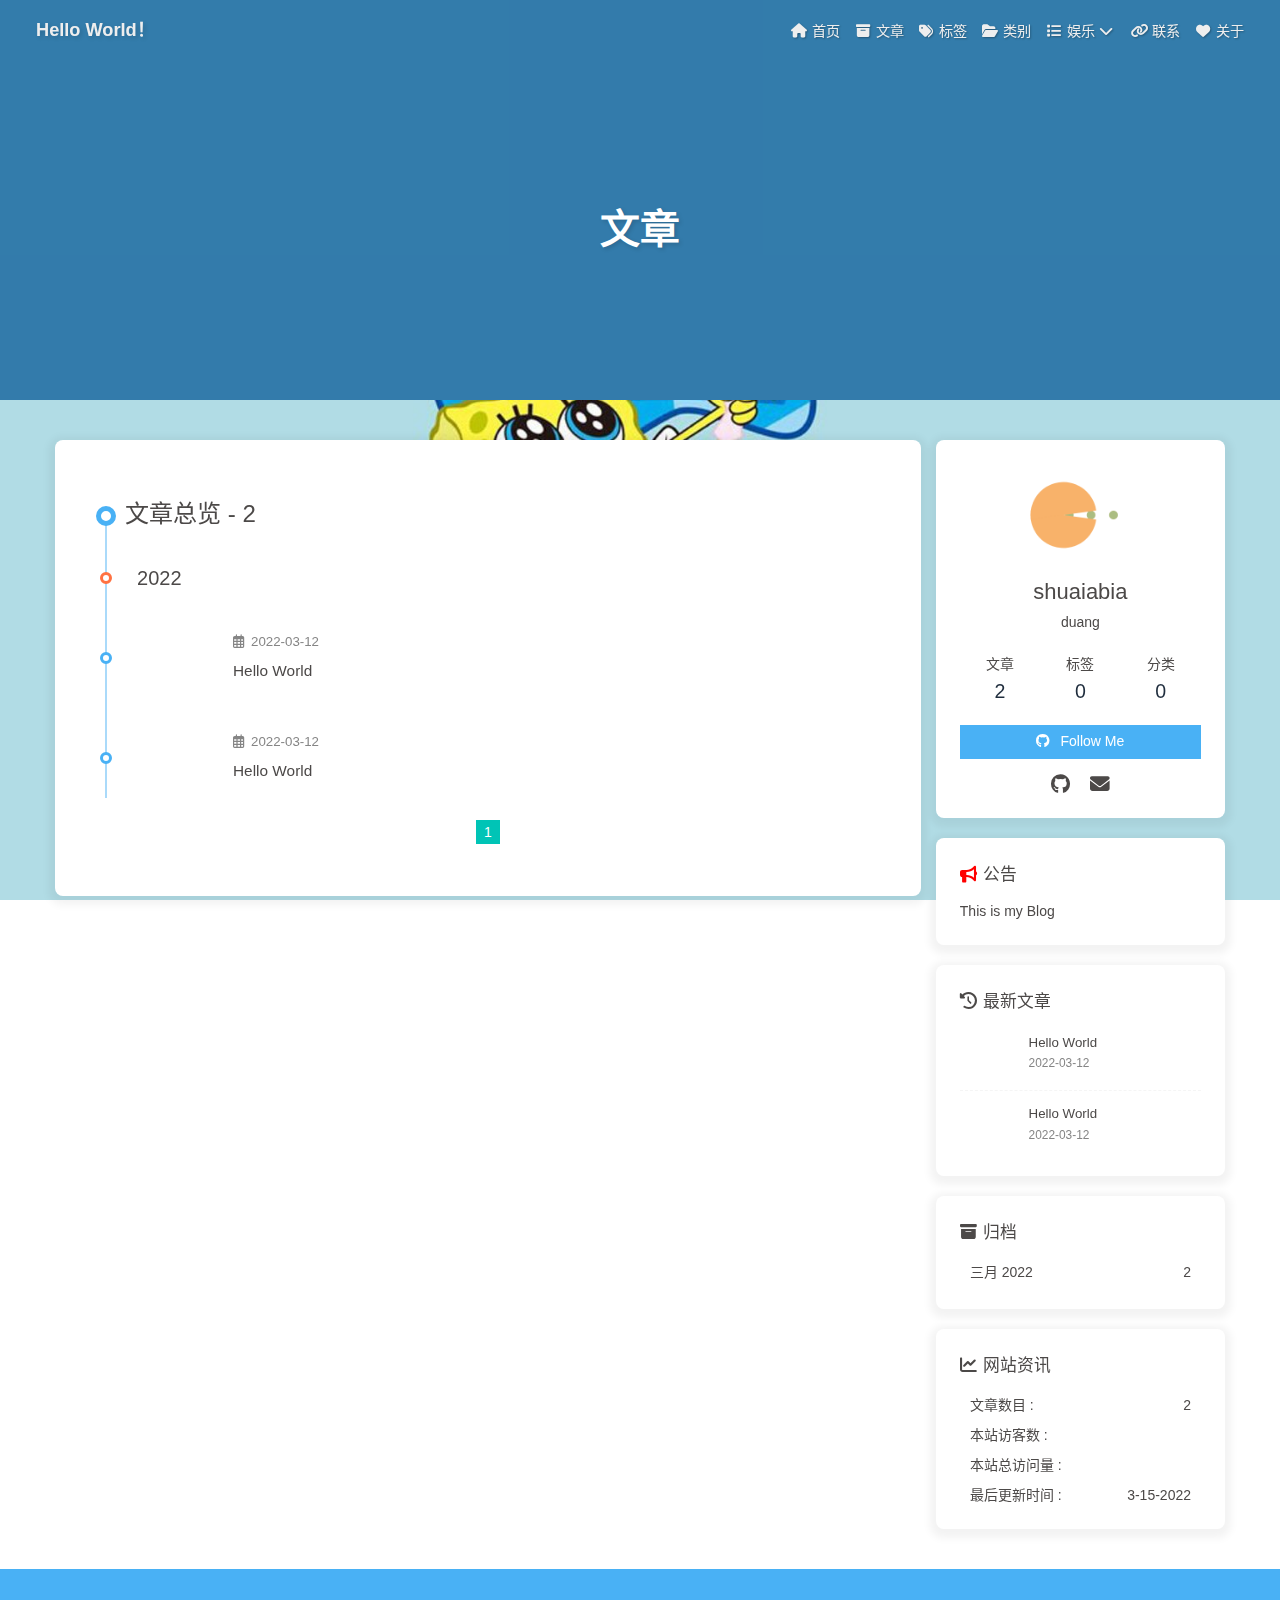
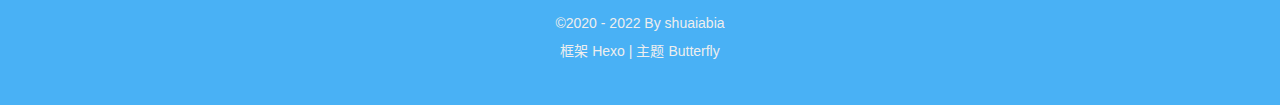
==== commit ff337fad: "Site updated: 2022-03-15 15:07:16" ====
--- a/archives/index.html
+++ b/archives/index.html
@@ -51,7 +51,7 @@
   isHome: false,
   isHighlightShrink: false,
   isToc: false,
-  postUpdate: '2022-03-15 15:04:54'
+  postUpdate: '2022-03-15 15:07:15'
 }</script><noscript><style type="text/css">
   #nav {
     opacity: 1
@@ -140,4 +140,4 @@
       }
     }
     detectApple()
-    })(window)</script><meta name="generator" content="Hexo 6.1.0"></head><body><div id="web_bg"></div><div id="sidebar"><div id="menu-mask"></div><div id="sidebar-menus"><div class="avatar-img is-center"><img src="/%5Cimg%5C%E5%B1%8F%E5%B9%95%E6%88%AA%E5%9B%BE(143).png" onerror="onerror=null;src='/img/friend_404.gif'" alt="avatar"/></div><div class="sidebar-site-data site-data is-center"><a href="/archives/"><div class="headline">文章</div><div class="length-num">2</div></a><a href="/tags/"><div class="headline">标签</div><div class="length-num">0</div></a><a href="/categories/"><div class="headline">分类</div><div class="length-num">0</div></a></div><hr/><div class="menus_items"><div class="menus_item"><a class="site-page" href="/"><i class="fa-fw fas fa-home"></i><span> 首页</span></a></div><div class="menus_item"><a class="site-page" href="/archives/"><i class="fa-fw fas fa-archive"></i><span> 文章</span></a></div><div class="menus_item"><a class="site-page" href="/tags/"><i class="fa-fw fas fa-tags"></i><span> 标签</span></a></div><div class="menus_item"><a class="site-page" href="/categories/"><i class="fa-fw fas fa-folder-open"></i><span> 类别</span></a></div><div class="menus_item"><a class="site-page group" href="javascript:void(0);"><i class="fa-fw fas fa-list"></i><span> 娱乐</span><i class="fas fa-chevron-down"></i></a><ul class="menus_item_child"><li><a class="site-page child" href="/music/"><i class="fa-fw fas fa-music"></i><span> 音乐</span></a></li><li><a class="site-page child" href="/movies/"><i class="fa-fw fas fa-video"></i><span> 电影</span></a></li></ul></div><div class="menus_item"><a class="site-page" href="/link/"><i class="fa-fw fas fa-link"></i><span> 联系</span></a></div><div class="menus_item"><a class="site-page" href="/about/"><i class="fa-fw fas fa-heart"></i><span> 关于</span></a></div></div></div></div><div class="page" id="body-wrap"><header class="not-home-page" id="page-header"><nav id="nav"><span id="blog_name"><a id="site-name" href="/">Hello World！</a></span><div id="menus"><div class="menus_items"><div class="menus_item"><a class="site-page" href="/"><i class="fa-fw fas fa-home"></i><span> 首页</span></a></div><div class="menus_item"><a class="site-page" href="/archives/"><i class="fa-fw fas fa-archive"></i><span> 文章</span></a></div><div class="menus_item"><a class="site-page" href="/tags/"><i class="fa-fw fas fa-tags"></i><span> 标签</span></a></div><div class="menus_item"><a class="site-page" href="/categories/"><i class="fa-fw fas fa-folder-open"></i><span> 类别</span></a></div><div class="menus_item"><a class="site-page group" href="javascript:void(0);"><i class="fa-fw fas fa-list"></i><span> 娱乐</span><i class="fas fa-chevron-down"></i></a><ul class="menus_item_child"><li><a class="site-page child" href="/music/"><i class="fa-fw fas fa-music"></i><span> 音乐</span></a></li><li><a class="site-page child" href="/movies/"><i class="fa-fw fas fa-video"></i><span> 电影</span></a></li></ul></div><div class="menus_item"><a class="site-page" href="/link/"><i class="fa-fw fas fa-link"></i><span> 联系</span></a></div><div class="menus_item"><a class="site-page" href="/about/"><i class="fa-fw fas fa-heart"></i><span> 关于</span></a></div></div><div id="toggle-menu"><a class="site-page"><i class="fas fa-bars fa-fw"></i></a></div></div></nav><div id="page-site-info"><h1 id="site-title">文章</h1></div></header><main class="layout" id="content-inner"><div id="archive"><div class="article-sort-title">文章总览 - 2</div><div class="article-sort"><div class="article-sort-item year">2022</div><div class="article-sort-item"><a class="article-sort-item-img" href="/2022/03/12/1/" title="Hello World"><img src="[data-uri]" alt="Hello World" onerror="this.onerror=null;this.src='/img/404.jpg'"></a><div class="article-sort-item-info"><div class="article-sort-item-time"><i class="far fa-calendar-alt"></i><time class="post-meta-date-created" datetime="2022-03-12T09:33:00.502Z" title="发表于 2022-03-12 17:33:00">2022-03-12</time></div><a class="article-sort-item-title" href="/2022/03/12/1/" title="Hello World">Hello World</a></div></div><div class="article-sort-item"><a class="article-sort-item-img" href="/2022/03/12/hello-world/" title="Hello World"><img src="[data-uri]" alt="Hello World" onerror="this.onerror=null;this.src='/img/404.jpg'"></a><div class="article-sort-item-info"><div class="article-sort-item-time"><i class="far fa-calendar-alt"></i><time class="post-meta-date-created" datetime="2022-03-12T06:40:55.721Z" title="发表于 2022-03-12 14:40:55">2022-03-12</time></div><a class="article-sort-item-title" href="/2022/03/12/hello-world/" title="Hello World">Hello World</a></div></div></div><nav id="pagination"><div class="pagination"><span class="page-number current">1</span></div></nav></div><div class="aside-content" id="aside-content"><div class="card-widget card-info"><div class="is-center"><div class="avatar-img"><img src="/%5Cimg%5C%E5%B1%8F%E5%B9%95%E6%88%AA%E5%9B%BE(143).png" onerror="this.onerror=null;this.src='/img/friend_404.gif'" alt="avatar"/></div><div class="author-info__name">shuaiabia</div><div class="author-info__description">duang</div></div><div class="card-info-data site-data is-center"><a href="/archives/"><div class="headline">文章</div><div class="length-num">2</div></a><a href="/tags/"><div class="headline">标签</div><div class="length-num">0</div></a><a href="/categories/"><div class="headline">分类</div><div class="length-num">0</div></a></div><a id="card-info-btn" target="_blank" rel="noopener" href="https://github.com/xxxxxx"><i class="fab fa-github"></i><span>Follow Me</span></a><div class="card-info-social-icons is-center"><a class="social-icon" href="https://github.com/shuaiabia" target="_blank" title="Github"><i class="fab fa-github"></i></a><a class="social-icon" href="mailto:2313064195@qq.com" target="_blank" title="Email"><i class="fas fa-envelope"></i></a></div></div><div class="card-widget card-announcement"><div class="item-headline"><i class="fas fa-bullhorn fa-shake"></i><span>公告</span></div><div class="announcement_content">This is my Blog</div></div><div class="sticky_layout"><div class="card-widget card-recent-post"><div class="item-headline"><i class="fas fa-history"></i><span>最新文章</span></div><div class="aside-list"><div class="aside-list-item"><a class="thumbnail" href="/2022/03/12/1/" title="Hello World"><img src="[data-uri]" onerror="this.onerror=null;this.src='/img/404.jpg'" alt="Hello World"/></a><div class="content"><a class="title" href="/2022/03/12/1/" title="Hello World">Hello World</a><time datetime="2022-03-12T09:33:00.502Z" title="发表于 2022-03-12 17:33:00">2022-03-12</time></div></div><div class="aside-list-item"><a class="thumbnail" href="/2022/03/12/hello-world/" title="Hello World"><img src="[data-uri]" onerror="this.onerror=null;this.src='/img/404.jpg'" alt="Hello World"/></a><div class="content"><a class="title" href="/2022/03/12/hello-world/" title="Hello World">Hello World</a><time datetime="2022-03-12T06:40:55.721Z" title="发表于 2022-03-12 14:40:55">2022-03-12</time></div></div></div></div><div class="card-widget card-archives"><div class="item-headline"><i class="fas fa-archive"></i><span>归档</span></div><ul class="card-archive-list"><li class="card-archive-list-item"><a class="card-archive-list-link" href="/archives/2022/03/"><span class="card-archive-list-date">三月 2022</span><span class="card-archive-list-count">2</span></a></li></ul></div><div class="card-widget card-webinfo"><div class="item-headline"><i class="fas fa-chart-line"></i><span>网站资讯</span></div><div class="webinfo"><div class="webinfo-item"><div class="item-name">文章数目 :</div><div class="item-count">2</div></div><div class="webinfo-item"><div class="item-name">本站访客数 :</div><div class="item-count" id="busuanzi_value_site_uv"></div></div><div class="webinfo-item"><div class="item-name">本站总访问量 :</div><div class="item-count" id="busuanzi_value_site_pv"></div></div><div class="webinfo-item"><div class="item-name">最后更新时间 :</div><div class="item-count" id="last-push-date" data-lastPushDate="2022-03-15T07:04:54.923Z"></div></div></div></div></div></div></main><footer id="footer"><div id="footer-wrap"><div class="copyright">&copy;2020 - 2022 By shuaiabia</div><div class="framework-info"><span>框架 </span><a target="_blank" rel="noopener" href="https://hexo.io">Hexo</a><span class="footer-separator">|</span><span>主题 </span><a target="_blank" rel="noopener" href="https://github.com/jerryc127/hexo-theme-butterfly">Butterfly</a></div></div></footer></div><div id="rightside"><div id="rightside-config-hide"><button id="darkmode" type="button" title="浅色和深色模式转换"><i class="fas fa-adjust"></i></button><button id="hide-aside-btn" type="button" title="单栏和双栏切换"><i class="fas fa-arrows-alt-h"></i></button></div><div id="rightside-config-show"><button id="rightside_config" type="button" title="设置"><i class="fas fa-cog fa-spin"></i></button><button id="go-up" type="button" title="回到顶部"><i class="fas fa-arrow-up"></i></button></div></div><div><script src="/js/utils.js"></script><script src="/js/main.js"></script><script src="https://cdn.jsdelivr.net/npm/@fancyapps/ui/dist/fancybox.umd.js"></script><div class="js-pjax"></div><script async data-pjax src="//busuanzi.ibruce.info/busuanzi/2.3/busuanzi.pure.mini.js"></script></div></body></html>+    })(window)</script><meta name="generator" content="Hexo 6.1.0"></head><body><div id="web_bg"></div><div id="sidebar"><div id="menu-mask"></div><div id="sidebar-menus"><div class="avatar-img is-center"><img src="/%5Cimg%5C%E5%B1%8F%E5%B9%95%E6%88%AA%E5%9B%BE(143).png" onerror="onerror=null;src='/img/friend_404.gif'" alt="avatar"/></div><div class="sidebar-site-data site-data is-center"><a href="/archives/"><div class="headline">文章</div><div class="length-num">2</div></a><a href="/tags/"><div class="headline">标签</div><div class="length-num">0</div></a><a href="/categories/"><div class="headline">分类</div><div class="length-num">0</div></a></div><hr/><div class="menus_items"><div class="menus_item"><a class="site-page" href="/"><i class="fa-fw fas fa-home"></i><span> 首页</span></a></div><div class="menus_item"><a class="site-page" href="/archives/"><i class="fa-fw fas fa-archive"></i><span> 文章</span></a></div><div class="menus_item"><a class="site-page" href="/tags/"><i class="fa-fw fas fa-tags"></i><span> 标签</span></a></div><div class="menus_item"><a class="site-page" href="/categories/"><i class="fa-fw fas fa-folder-open"></i><span> 类别</span></a></div><div class="menus_item"><a class="site-page group" href="javascript:void(0);"><i class="fa-fw fas fa-list"></i><span> 娱乐</span><i class="fas fa-chevron-down"></i></a><ul class="menus_item_child"><li><a class="site-page child" href="/music/"><i class="fa-fw fas fa-music"></i><span> 音乐</span></a></li><li><a class="site-page child" href="/movies/"><i class="fa-fw fas fa-video"></i><span> 电影</span></a></li></ul></div><div class="menus_item"><a class="site-page" href="/link/"><i class="fa-fw fas fa-link"></i><span> 联系</span></a></div><div class="menus_item"><a class="site-page" href="/about/"><i class="fa-fw fas fa-heart"></i><span> 关于</span></a></div></div></div></div><div class="page" id="body-wrap"><header class="not-home-page" id="page-header"><nav id="nav"><span id="blog_name"><a id="site-name" href="/">Hello World！</a></span><div id="menus"><div class="menus_items"><div class="menus_item"><a class="site-page" href="/"><i class="fa-fw fas fa-home"></i><span> 首页</span></a></div><div class="menus_item"><a class="site-page" href="/archives/"><i class="fa-fw fas fa-archive"></i><span> 文章</span></a></div><div class="menus_item"><a class="site-page" href="/tags/"><i class="fa-fw fas fa-tags"></i><span> 标签</span></a></div><div class="menus_item"><a class="site-page" href="/categories/"><i class="fa-fw fas fa-folder-open"></i><span> 类别</span></a></div><div class="menus_item"><a class="site-page group" href="javascript:void(0);"><i class="fa-fw fas fa-list"></i><span> 娱乐</span><i class="fas fa-chevron-down"></i></a><ul class="menus_item_child"><li><a class="site-page child" href="/music/"><i class="fa-fw fas fa-music"></i><span> 音乐</span></a></li><li><a class="site-page child" href="/movies/"><i class="fa-fw fas fa-video"></i><span> 电影</span></a></li></ul></div><div class="menus_item"><a class="site-page" href="/link/"><i class="fa-fw fas fa-link"></i><span> 联系</span></a></div><div class="menus_item"><a class="site-page" href="/about/"><i class="fa-fw fas fa-heart"></i><span> 关于</span></a></div></div><div id="toggle-menu"><a class="site-page"><i class="fas fa-bars fa-fw"></i></a></div></div></nav><div id="page-site-info"><h1 id="site-title">文章</h1></div></header><main class="layout" id="content-inner"><div id="archive"><div class="article-sort-title">文章总览 - 2</div><div class="article-sort"><div class="article-sort-item year">2022</div><div class="article-sort-item"><a class="article-sort-item-img" href="/2022/03/12/1/" title="Hello World"><img src="[data-uri]" alt="Hello World" onerror="this.onerror=null;this.src='/img/404.jpg'"></a><div class="article-sort-item-info"><div class="article-sort-item-time"><i class="far fa-calendar-alt"></i><time class="post-meta-date-created" datetime="2022-03-12T09:33:00.502Z" title="发表于 2022-03-12 17:33:00">2022-03-12</time></div><a class="article-sort-item-title" href="/2022/03/12/1/" title="Hello World">Hello World</a></div></div><div class="article-sort-item"><a class="article-sort-item-img" href="/2022/03/12/hello-world/" title="Hello World"><img src="[data-uri]" alt="Hello World" onerror="this.onerror=null;this.src='/img/404.jpg'"></a><div class="article-sort-item-info"><div class="article-sort-item-time"><i class="far fa-calendar-alt"></i><time class="post-meta-date-created" datetime="2022-03-12T06:40:55.721Z" title="发表于 2022-03-12 14:40:55">2022-03-12</time></div><a class="article-sort-item-title" href="/2022/03/12/hello-world/" title="Hello World">Hello World</a></div></div></div><nav id="pagination"><div class="pagination"><span class="page-number current">1</span></div></nav></div><div class="aside-content" id="aside-content"><div class="card-widget card-info"><div class="is-center"><div class="avatar-img"><img src="/%5Cimg%5C%E5%B1%8F%E5%B9%95%E6%88%AA%E5%9B%BE(143).png" onerror="this.onerror=null;this.src='/img/friend_404.gif'" alt="avatar"/></div><div class="author-info__name">shuaiabia</div><div class="author-info__description">duang</div></div><div class="card-info-data site-data is-center"><a href="/archives/"><div class="headline">文章</div><div class="length-num">2</div></a><a href="/tags/"><div class="headline">标签</div><div class="length-num">0</div></a><a href="/categories/"><div class="headline">分类</div><div class="length-num">0</div></a></div><a id="card-info-btn" target="_blank" rel="noopener" href="https://github.com/xxxxxx"><i class="fab fa-github"></i><span>Follow Me</span></a><div class="card-info-social-icons is-center"><a class="social-icon" href="https://github.com/shuaiabia" target="_blank" title="Github"><i class="fab fa-github"></i></a><a class="social-icon" href="mailto:2313064195@qq.com" target="_blank" title="Email"><i class="fas fa-envelope"></i></a></div></div><div class="card-widget card-announcement"><div class="item-headline"><i class="fas fa-bullhorn fa-shake"></i><span>公告</span></div><div class="announcement_content">This is my Blog</div></div><div class="sticky_layout"><div class="card-widget card-recent-post"><div class="item-headline"><i class="fas fa-history"></i><span>最新文章</span></div><div class="aside-list"><div class="aside-list-item"><a class="thumbnail" href="/2022/03/12/1/" title="Hello World"><img src="[data-uri]" onerror="this.onerror=null;this.src='/img/404.jpg'" alt="Hello World"/></a><div class="content"><a class="title" href="/2022/03/12/1/" title="Hello World">Hello World</a><time datetime="2022-03-12T09:33:00.502Z" title="发表于 2022-03-12 17:33:00">2022-03-12</time></div></div><div class="aside-list-item"><a class="thumbnail" href="/2022/03/12/hello-world/" title="Hello World"><img src="[data-uri]" onerror="this.onerror=null;this.src='/img/404.jpg'" alt="Hello World"/></a><div class="content"><a class="title" href="/2022/03/12/hello-world/" title="Hello World">Hello World</a><time datetime="2022-03-12T06:40:55.721Z" title="发表于 2022-03-12 14:40:55">2022-03-12</time></div></div></div></div><div class="card-widget card-archives"><div class="item-headline"><i class="fas fa-archive"></i><span>归档</span></div><ul class="card-archive-list"><li class="card-archive-list-item"><a class="card-archive-list-link" href="/archives/2022/03/"><span class="card-archive-list-date">三月 2022</span><span class="card-archive-list-count">2</span></a></li></ul></div><div class="card-widget card-webinfo"><div class="item-headline"><i class="fas fa-chart-line"></i><span>网站资讯</span></div><div class="webinfo"><div class="webinfo-item"><div class="item-name">文章数目 :</div><div class="item-count">2</div></div><div class="webinfo-item"><div class="item-name">本站访客数 :</div><div class="item-count" id="busuanzi_value_site_uv"></div></div><div class="webinfo-item"><div class="item-name">本站总访问量 :</div><div class="item-count" id="busuanzi_value_site_pv"></div></div><div class="webinfo-item"><div class="item-name">最后更新时间 :</div><div class="item-count" id="last-push-date" data-lastPushDate="2022-03-15T07:07:15.498Z"></div></div></div></div></div></div></main><footer id="footer"><div id="footer-wrap"><div class="copyright">&copy;2020 - 2022 By shuaiabia</div><div class="framework-info"><span>框架 </span><a target="_blank" rel="noopener" href="https://hexo.io">Hexo</a><span class="footer-separator">|</span><span>主题 </span><a target="_blank" rel="noopener" href="https://github.com/jerryc127/hexo-theme-butterfly">Butterfly</a></div></div></footer></div><div id="rightside"><div id="rightside-config-hide"><button id="darkmode" type="button" title="浅色和深色模式转换"><i class="fas fa-adjust"></i></button><button id="hide-aside-btn" type="button" title="单栏和双栏切换"><i class="fas fa-arrows-alt-h"></i></button></div><div id="rightside-config-show"><button id="rightside_config" type="button" title="设置"><i class="fas fa-cog fa-spin"></i></button><button id="go-up" type="button" title="回到顶部"><i class="fas fa-arrow-up"></i></button></div></div><div><script src="/js/utils.js"></script><script src="/js/main.js"></script><script src="https://cdn.jsdelivr.net/npm/@fancyapps/ui/dist/fancybox.umd.js"></script><div class="js-pjax"></div><script async data-pjax src="//busuanzi.ibruce.info/busuanzi/2.3/busuanzi.pure.mini.js"></script></div></body></html>